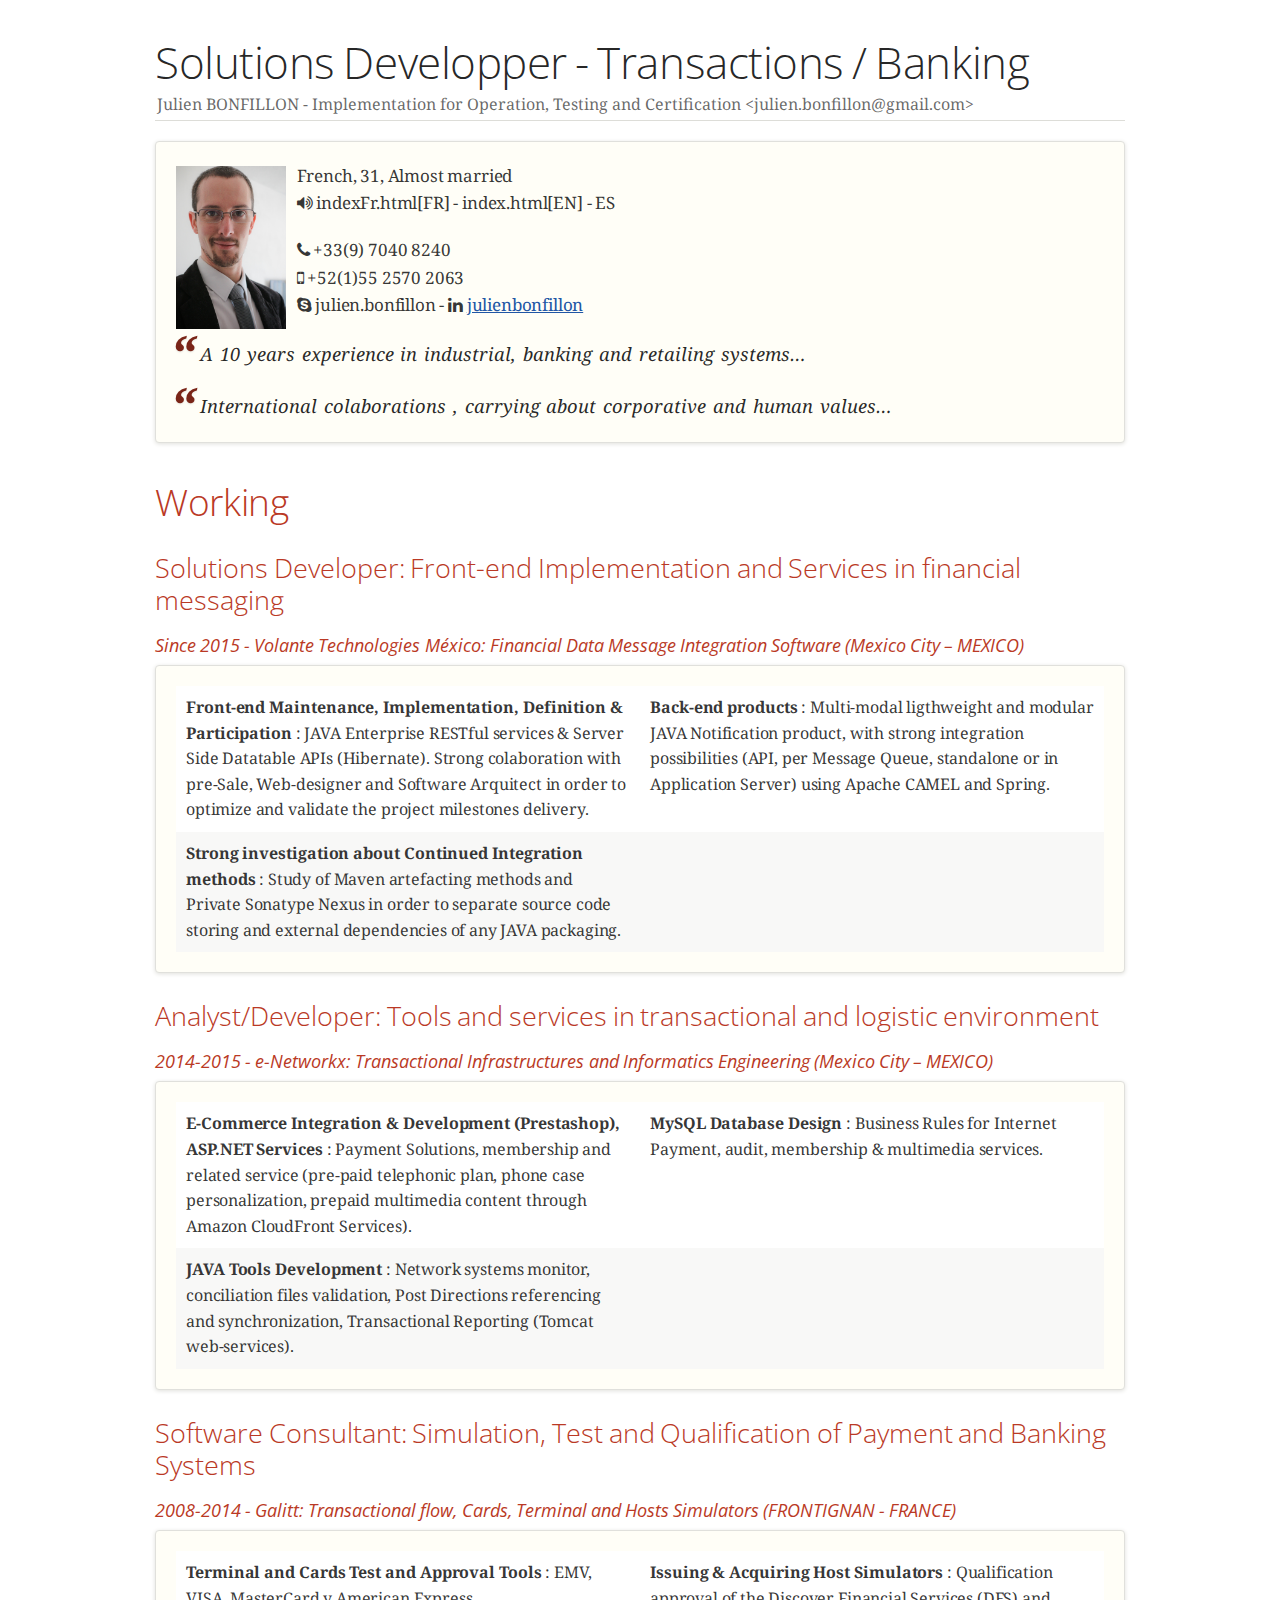
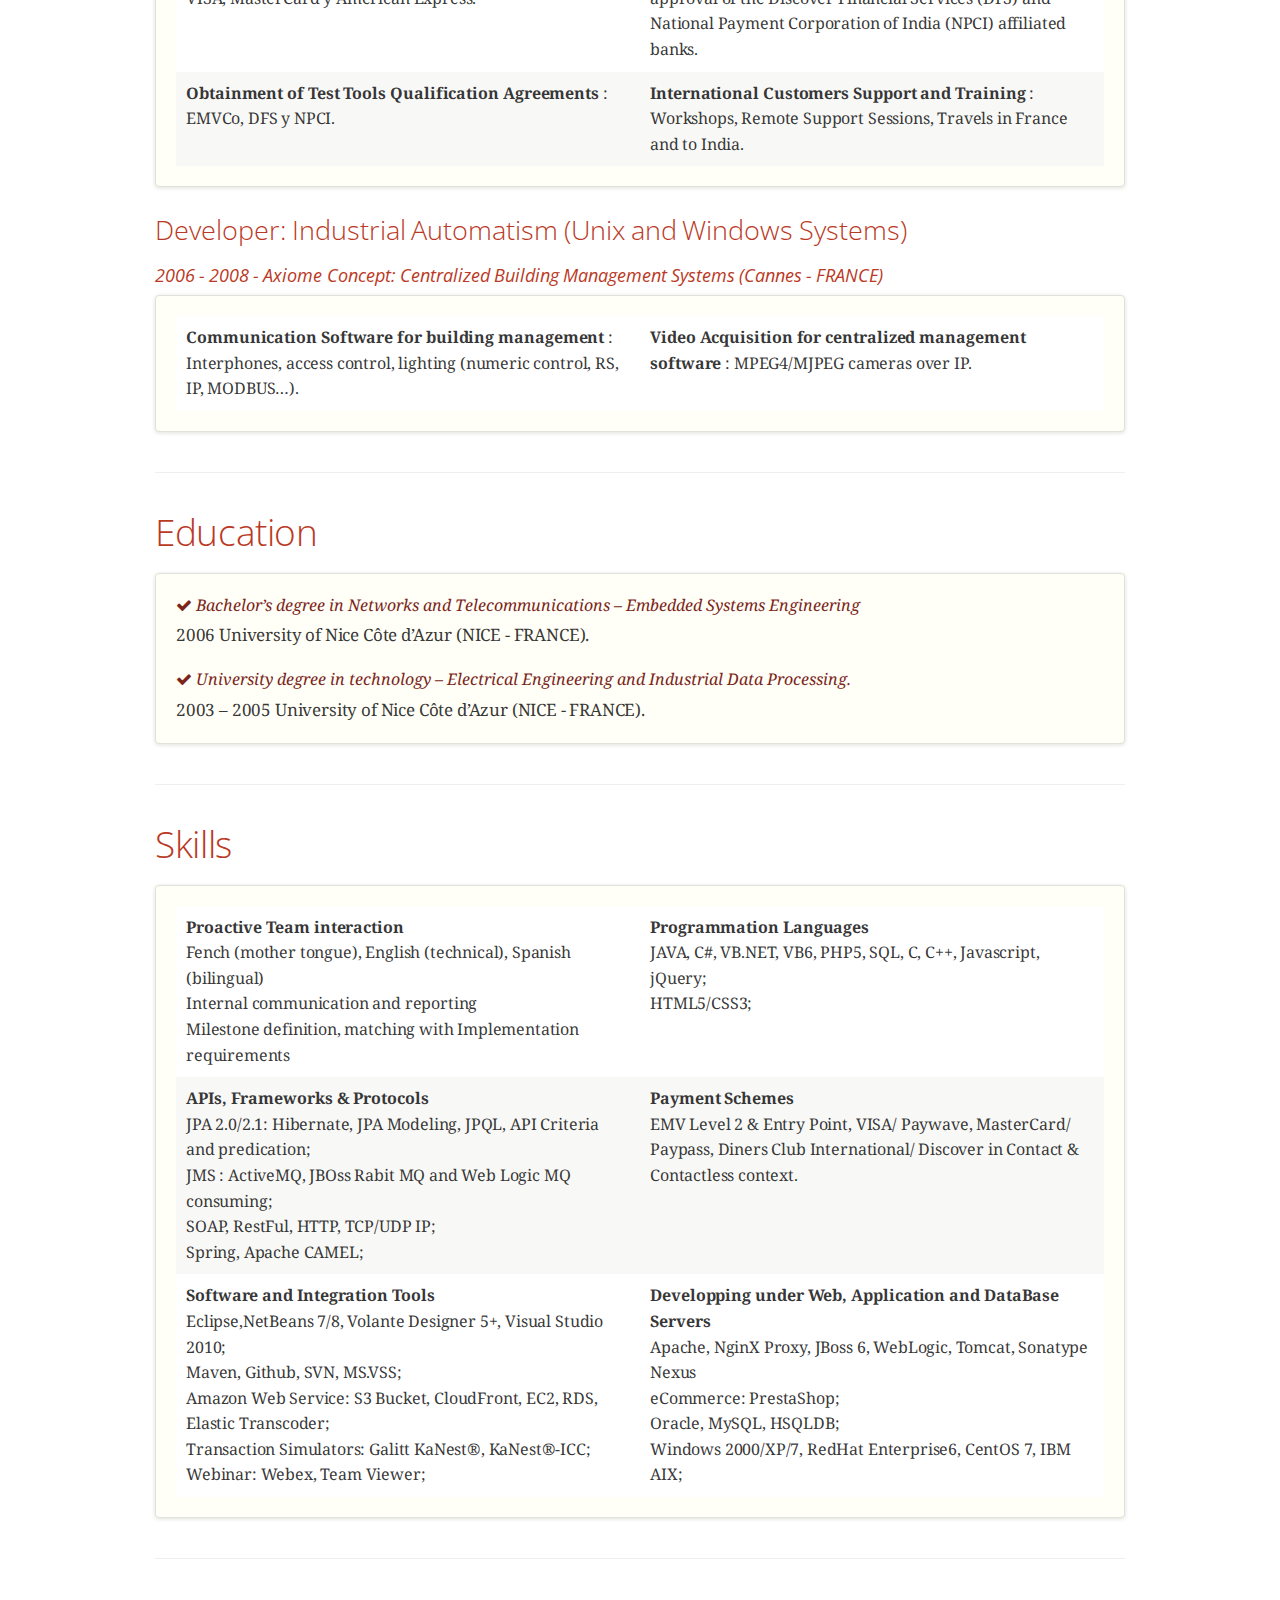
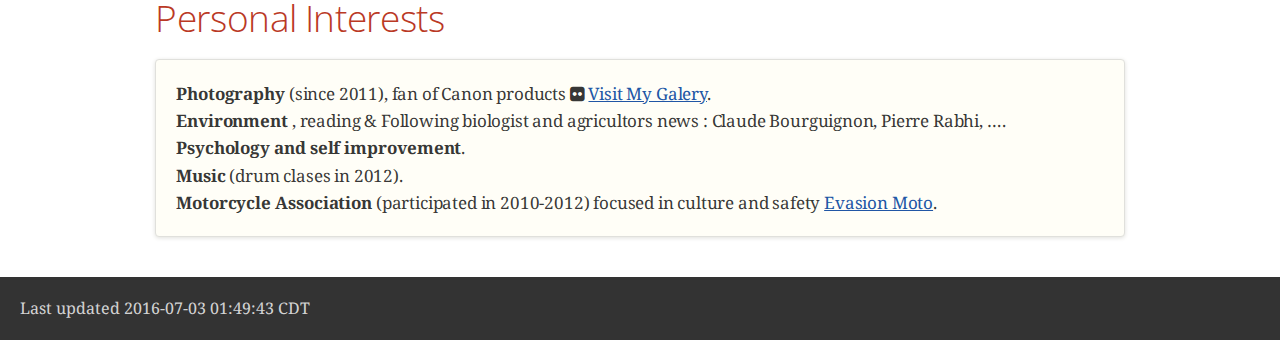
==== index.html @ a9fb022f "**" ====
<!DOCTYPE html>
<html lang="en">
<head>
<meta charset="UTF-8">
<!--[if IE]><meta http-equiv="X-UA-Compatible" content="IE=edge"><![endif]-->
<meta name="viewport" content="width=device-width, initial-scale=1.0">
<meta name="generator" content="Asciidoctor 1.5.4">
<meta name="author" content="Julien BONFILLON - Implementation for Operation, Testing and Certification &lt;julien.bonfillon@gmail.com&gt;">
<title>Solutions Developper - Transactions / Banking</title>
<link rel="stylesheet" href="https://fonts.googleapis.com/css?family=Open+Sans:300,300italic,400,400italic,600,600italic%7CNoto+Serif:400,400italic,700,700italic%7CDroid+Sans+Mono:400,700">
<style>
/* Asciidoctor default stylesheet | MIT License | http://asciidoctor.org */
/* Remove comment around @import statement below when using as a custom stylesheet */
/*@import "https://fonts.googleapis.com/css?family=Open+Sans:300,300italic,400,400italic,600,600italic%7CNoto+Serif:400,400italic,700,700italic%7CDroid+Sans+Mono:400,700";*/
article,aside,details,figcaption,figure,footer,header,hgroup,main,nav,section,summary{display:block}
audio,canvas,video{display:inline-block}
audio:not([controls]){display:none;height:0}
[hidden],template{display:none}
script{display:none!important}
html{font-family:sans-serif;-ms-text-size-adjust:100%;-webkit-text-size-adjust:100%}
body{margin:0}
a{background:transparent}
a:focus{outline:thin dotted}
a:active,a:hover{outline:0}
h1{font-size:2em;margin:.67em 0}
abbr[title]{border-bottom:1px dotted}
b,strong{font-weight:bold}
dfn{font-style:italic}
hr{-moz-box-sizing:content-box;box-sizing:content-box;height:0}
mark{background:#ff0;color:#000}
code,kbd,pre,samp{font-family:monospace;font-size:1em}
pre{white-space:pre-wrap}
q{quotes:"\201C" "\201D" "\2018" "\2019"}
small{font-size:80%}
sub,sup{font-size:75%;line-height:0;position:relative;vertical-align:baseline}
sup{top:-.5em}
sub{bottom:-.25em}
img{border:0}
svg:not(:root){overflow:hidden}
figure{margin:0}
fieldset{border:1px solid silver;margin:0 2px;padding:.35em .625em .75em}
legend{border:0;padding:0}
button,input,select,textarea{font-family:inherit;font-size:100%;margin:0}
button,input{line-height:normal}
button,select{text-transform:none}
button,html input[type="button"],input[type="reset"],input[type="submit"]{-webkit-appearance:button;cursor:pointer}
button[disabled],html input[disabled]{cursor:default}
input[type="checkbox"],input[type="radio"]{box-sizing:border-box;padding:0}
input[type="search"]{-webkit-appearance:textfield;-moz-box-sizing:content-box;-webkit-box-sizing:content-box;box-sizing:content-box}
input[type="search"]::-webkit-search-cancel-button,input[type="search"]::-webkit-search-decoration{-webkit-appearance:none}
button::-moz-focus-inner,input::-moz-focus-inner{border:0;padding:0}
textarea{overflow:auto;vertical-align:top}
table{border-collapse:collapse;border-spacing:0}
*,*:before,*:after{-moz-box-sizing:border-box;-webkit-box-sizing:border-box;box-sizing:border-box}
html,body{font-size:100%}
body{background:#fff;color:rgba(0,0,0,.8);padding:0;margin:0;font-family:"Noto Serif","DejaVu Serif",serif;font-weight:400;font-style:normal;line-height:1;position:relative;cursor:auto}
a:hover{cursor:pointer}
img,object,embed{max-width:100%;height:auto}
object,embed{height:100%}
img{-ms-interpolation-mode:bicubic}
.left{float:left!important}
.right{float:right!important}
.text-left{text-align:left!important}
.text-right{text-align:right!important}
.text-center{text-align:center!important}
.text-justify{text-align:justify!important}
.hide{display:none}
body{-webkit-font-smoothing:antialiased}
img,object,svg{display:inline-block;vertical-align:middle}
textarea{height:auto;min-height:50px}
select{width:100%}
.center{margin-left:auto;margin-right:auto}
.spread{width:100%}
p.lead,.paragraph.lead>p,#preamble>.sectionbody>.paragraph:first-of-type p{font-size:1.21875em;line-height:1.6}
.subheader,.admonitionblock td.content>.title,.audioblock>.title,.exampleblock>.title,.imageblock>.title,.listingblock>.title,.literalblock>.title,.stemblock>.title,.openblock>.title,.paragraph>.title,.quoteblock>.title,table.tableblock>.title,.verseblock>.title,.videoblock>.title,.dlist>.title,.olist>.title,.ulist>.title,.qlist>.title,.hdlist>.title{line-height:1.45;color:#7a2518;font-weight:400;margin-top:0;margin-bottom:.25em}
div,dl,dt,dd,ul,ol,li,h1,h2,h3,#toctitle,.sidebarblock>.content>.title,h4,h5,h6,pre,form,p,blockquote,th,td{margin:0;padding:0;direction:ltr}
a{color:#2156a5;text-decoration:underline;line-height:inherit}
a:hover,a:focus{color:#1d4b8f}
a img{border:none}
p{font-family:inherit;font-weight:400;font-size:1em;line-height:1.6;margin-bottom:1.25em;text-rendering:optimizeLegibility}
p aside{font-size:.875em;line-height:1.35;font-style:italic}
h1,h2,h3,#toctitle,.sidebarblock>.content>.title,h4,h5,h6{font-family:"Open Sans","DejaVu Sans",sans-serif;font-weight:300;font-style:normal;color:#ba3925;text-rendering:optimizeLegibility;margin-top:1em;margin-bottom:.5em;line-height:1.0125em}
h1 small,h2 small,h3 small,#toctitle small,.sidebarblock>.content>.title small,h4 small,h5 small,h6 small{font-size:60%;color:#e99b8f;line-height:0}
h1{font-size:2.125em}
h2{font-size:1.6875em}
h3,#toctitle,.sidebarblock>.content>.title{font-size:1.375em}
h4,h5{font-size:1.125em}
h6{font-size:1em}
hr{border:solid #ddddd8;border-width:1px 0 0;clear:both;margin:1.25em 0 1.1875em;height:0}
em,i{font-style:italic;line-height:inherit}
strong,b{font-weight:bold;line-height:inherit}
small{font-size:60%;line-height:inherit}
code{font-family:"Droid Sans Mono","DejaVu Sans Mono",monospace;font-weight:400;color:rgba(0,0,0,.9)}
ul,ol,dl{font-size:1em;line-height:1.6;margin-bottom:1.25em;list-style-position:outside;font-family:inherit}
ul,ol,ul.no-bullet,ol.no-bullet{margin-left:1.5em}
ul li ul,ul li ol{margin-left:1.25em;margin-bottom:0;font-size:1em}
ul.square li ul,ul.circle li ul,ul.disc li ul{list-style:inherit}
ul.square{list-style-type:square}
ul.circle{list-style-type:circle}
ul.disc{list-style-type:disc}
ul.no-bullet{list-style:none}
ol li ul,ol li ol{margin-left:1.25em;margin-bottom:0}
dl dt{margin-bottom:.3125em;font-weight:bold}
dl dd{margin-bottom:1.25em}
abbr,acronym{text-transform:uppercase;font-size:90%;color:rgba(0,0,0,.8);border-bottom:1px dotted #ddd;cursor:help}
abbr{text-transform:none}
blockquote{margin:0 0 1.25em;padding:.5625em 1.25em 0 1.1875em;border-left:1px solid #ddd}
blockquote cite{display:block;font-size:.9375em;color:rgba(0,0,0,.6)}
blockquote cite:before{content:"\2014 \0020"}
blockquote cite a,blockquote cite a:visited{color:rgba(0,0,0,.6)}
blockquote,blockquote p{line-height:1.6;color:rgba(0,0,0,.85)}
@media only screen and (min-width:768px){h1,h2,h3,#toctitle,.sidebarblock>.content>.title,h4,h5,h6{line-height:1.2}
h1{font-size:2.75em}
h2{font-size:2.3125em}
h3,#toctitle,.sidebarblock>.content>.title{font-size:1.6875em}
h4{font-size:1.4375em}}
table{background:#fff;margin-bottom:1.25em;border:solid 1px #dedede}
table thead,table tfoot{background:#f7f8f7;font-weight:bold}
table thead tr th,table thead tr td,table tfoot tr th,table tfoot tr td{padding:.5em .625em .625em;font-size:inherit;color:rgba(0,0,0,.8);text-align:left}
table tr th,table tr td{padding:.5625em .625em;font-size:inherit;color:rgba(0,0,0,.8)}
table tr.even,table tr.alt,table tr:nth-of-type(even){background:#f8f8f7}
table thead tr th,table tfoot tr th,table tbody tr td,table tr td,table tfoot tr td{display:table-cell;line-height:1.6}
body{tab-size:4}
h1,h2,h3,#toctitle,.sidebarblock>.content>.title,h4,h5,h6{line-height:1.2;word-spacing:-.05em}
h1 strong,h2 strong,h3 strong,#toctitle strong,.sidebarblock>.content>.title strong,h4 strong,h5 strong,h6 strong{font-weight:400}
.clearfix:before,.clearfix:after,.float-group:before,.float-group:after{content:" ";display:table}
.clearfix:after,.float-group:after{clear:both}
*:not(pre)>code{font-size:.9375em;font-style:normal!important;letter-spacing:0;padding:.1em .5ex;word-spacing:-.15em;background-color:#f7f7f8;-webkit-border-radius:4px;border-radius:4px;line-height:1.45;text-rendering:optimizeSpeed}
pre,pre>code{line-height:1.45;color:rgba(0,0,0,.9);font-family:"Droid Sans Mono","DejaVu Sans Mono",monospace;font-weight:400;text-rendering:optimizeSpeed}
.keyseq{color:rgba(51,51,51,.8)}
kbd{font-family:"Droid Sans Mono","DejaVu Sans Mono",monospace;display:inline-block;color:rgba(0,0,0,.8);font-size:.65em;line-height:1.45;background-color:#f7f7f7;border:1px solid #ccc;-webkit-border-radius:3px;border-radius:3px;-webkit-box-shadow:0 1px 0 rgba(0,0,0,.2),0 0 0 .1em white inset;box-shadow:0 1px 0 rgba(0,0,0,.2),0 0 0 .1em #fff inset;margin:0 .15em;padding:.2em .5em;vertical-align:middle;position:relative;top:-.1em;white-space:nowrap}
.keyseq kbd:first-child{margin-left:0}
.keyseq kbd:last-child{margin-right:0}
.menuseq,.menu{color:rgba(0,0,0,.8)}
b.button:before,b.button:after{position:relative;top:-1px;font-weight:400}
b.button:before{content:"[";padding:0 3px 0 2px}
b.button:after{content:"]";padding:0 2px 0 3px}
p a>code:hover{color:rgba(0,0,0,.9)}
#header,#content,#footnotes,#footer{width:100%;margin-left:auto;margin-right:auto;margin-top:0;margin-bottom:0;max-width:62.5em;*zoom:1;position:relative;padding-left:.9375em;padding-right:.9375em}
#header:before,#header:after,#content:before,#content:after,#footnotes:before,#footnotes:after,#footer:before,#footer:after{content:" ";display:table}
#header:after,#content:after,#footnotes:after,#footer:after{clear:both}
#content{margin-top:1.25em}
#content:before{content:none}
#header>h1:first-child{color:rgba(0,0,0,.85);margin-top:2.25rem;margin-bottom:0}
#header>h1:first-child+#toc{margin-top:8px;border-top:1px solid #ddddd8}
#header>h1:only-child,body.toc2 #header>h1:nth-last-child(2){border-bottom:1px solid #ddddd8;padding-bottom:8px}
#header .details{border-bottom:1px solid #ddddd8;line-height:1.45;padding-top:.25em;padding-bottom:.25em;padding-left:.25em;color:rgba(0,0,0,.6);display:-ms-flexbox;display:-webkit-flex;display:flex;-ms-flex-flow:row wrap;-webkit-flex-flow:row wrap;flex-flow:row wrap}
#header .details span:first-child{margin-left:-.125em}
#header .details span.email a{color:rgba(0,0,0,.85)}
#header .details br{display:none}
#header .details br+span:before{content:"\00a0\2013\00a0"}
#header .details br+span.author:before{content:"\00a0\22c5\00a0";color:rgba(0,0,0,.85)}
#header .details br+span#revremark:before{content:"\00a0|\00a0"}
#header #revnumber{text-transform:capitalize}
#header #revnumber:after{content:"\00a0"}
#content>h1:first-child:not([class]){color:rgba(0,0,0,.85);border-bottom:1px solid #ddddd8;padding-bottom:8px;margin-top:0;padding-top:1rem;margin-bottom:1.25rem}
#toc{border-bottom:1px solid #efefed;padding-bottom:.5em}
#toc>ul{margin-left:.125em}
#toc ul.sectlevel0>li>a{font-style:italic}
#toc ul.sectlevel0 ul.sectlevel1{margin:.5em 0}
#toc ul{font-family:"Open Sans","DejaVu Sans",sans-serif;list-style-type:none}
#toc li{line-height:1.3334;margin-top:.3334em}
#toc a{text-decoration:none}
#toc a:active{text-decoration:underline}
#toctitle{color:#7a2518;font-size:1.2em}
@media only screen and (min-width:768px){#toctitle{font-size:1.375em}
body.toc2{padding-left:15em;padding-right:0}
#toc.toc2{margin-top:0!important;background-color:#f8f8f7;position:fixed;width:15em;left:0;top:0;border-right:1px solid #efefed;border-top-width:0!important;border-bottom-width:0!important;z-index:1000;padding:1.25em 1em;height:100%;overflow:auto}
#toc.toc2 #toctitle{margin-top:0;margin-bottom:.8rem;font-size:1.2em}
#toc.toc2>ul{font-size:.9em;margin-bottom:0}
#toc.toc2 ul ul{margin-left:0;padding-left:1em}
#toc.toc2 ul.sectlevel0 ul.sectlevel1{padding-left:0;margin-top:.5em;margin-bottom:.5em}
body.toc2.toc-right{padding-left:0;padding-right:15em}
body.toc2.toc-right #toc.toc2{border-right-width:0;border-left:1px solid #efefed;left:auto;right:0}}
@media only screen and (min-width:1280px){body.toc2{padding-left:20em;padding-right:0}
#toc.toc2{width:20em}
#toc.toc2 #toctitle{font-size:1.375em}
#toc.toc2>ul{font-size:.95em}
#toc.toc2 ul ul{padding-left:1.25em}
body.toc2.toc-right{padding-left:0;padding-right:20em}}
#content #toc{border-style:solid;border-width:1px;border-color:#e0e0dc;margin-bottom:1.25em;padding:1.25em;background:#f8f8f7;-webkit-border-radius:4px;border-radius:4px}
#content #toc>:first-child{margin-top:0}
#content #toc>:last-child{margin-bottom:0}
#footer{max-width:100%;background-color:rgba(0,0,0,.8);padding:1.25em}
#footer-text{color:rgba(255,255,255,.8);line-height:1.44}
.sect1{padding-bottom:.625em}
@media only screen and (min-width:768px){.sect1{padding-bottom:1.25em}}
.sect1+.sect1{border-top:1px solid #efefed}
#content h1>a.anchor,h2>a.anchor,h3>a.anchor,#toctitle>a.anchor,.sidebarblock>.content>.title>a.anchor,h4>a.anchor,h5>a.anchor,h6>a.anchor{position:absolute;z-index:1001;width:1.5ex;margin-left:-1.5ex;display:block;text-decoration:none!important;visibility:hidden;text-align:center;font-weight:400}
#content h1>a.anchor:before,h2>a.anchor:before,h3>a.anchor:before,#toctitle>a.anchor:before,.sidebarblock>.content>.title>a.anchor:before,h4>a.anchor:before,h5>a.anchor:before,h6>a.anchor:before{content:"\00A7";font-size:.85em;display:block;padding-top:.1em}
#content h1:hover>a.anchor,#content h1>a.anchor:hover,h2:hover>a.anchor,h2>a.anchor:hover,h3:hover>a.anchor,#toctitle:hover>a.anchor,.sidebarblock>.content>.title:hover>a.anchor,h3>a.anchor:hover,#toctitle>a.anchor:hover,.sidebarblock>.content>.title>a.anchor:hover,h4:hover>a.anchor,h4>a.anchor:hover,h5:hover>a.anchor,h5>a.anchor:hover,h6:hover>a.anchor,h6>a.anchor:hover{visibility:visible}
#content h1>a.link,h2>a.link,h3>a.link,#toctitle>a.link,.sidebarblock>.content>.title>a.link,h4>a.link,h5>a.link,h6>a.link{color:#ba3925;text-decoration:none}
#content h1>a.link:hover,h2>a.link:hover,h3>a.link:hover,#toctitle>a.link:hover,.sidebarblock>.content>.title>a.link:hover,h4>a.link:hover,h5>a.link:hover,h6>a.link:hover{color:#a53221}
.audioblock,.imageblock,.literalblock,.listingblock,.stemblock,.videoblock{margin-bottom:1.25em}
.admonitionblock td.content>.title,.audioblock>.title,.exampleblock>.title,.imageblock>.title,.listingblock>.title,.literalblock>.title,.stemblock>.title,.openblock>.title,.paragraph>.title,.quoteblock>.title,table.tableblock>.title,.verseblock>.title,.videoblock>.title,.dlist>.title,.olist>.title,.ulist>.title,.qlist>.title,.hdlist>.title{text-rendering:optimizeLegibility;text-align:left;font-family:"Noto Serif","DejaVu Serif",serif;font-size:1rem;font-style:italic}
table.tableblock>caption.title{white-space:nowrap;overflow:visible;max-width:0}
.paragraph.lead>p,#preamble>.sectionbody>.paragraph:first-of-type p{color:rgba(0,0,0,.85)}
table.tableblock #preamble>.sectionbody>.paragraph:first-of-type p{font-size:inherit}
.admonitionblock>table{border-collapse:separate;border:0;background:none;width:100%}
.admonitionblock>table td.icon{text-align:center;width:80px}
.admonitionblock>table td.icon img{max-width:none}
.admonitionblock>table td.icon .title{font-weight:bold;font-family:"Open Sans","DejaVu Sans",sans-serif;text-transform:uppercase}
.admonitionblock>table td.content{padding-left:1.125em;padding-right:1.25em;border-left:1px solid #ddddd8;color:rgba(0,0,0,.6)}
.admonitionblock>table td.content>:last-child>:last-child{margin-bottom:0}
.exampleblock>.content{border-style:solid;border-width:1px;border-color:#e6e6e6;margin-bottom:1.25em;padding:1.25em;background:#fff;-webkit-border-radius:4px;border-radius:4px}
.exampleblock>.content>:first-child{margin-top:0}
.exampleblock>.content>:last-child{margin-bottom:0}
.sidebarblock{border-style:solid;border-width:1px;border-color:#e0e0dc;margin-bottom:1.25em;padding:1.25em;background:#f8f8f7;-webkit-border-radius:4px;border-radius:4px}
.sidebarblock>:first-child{margin-top:0}
.sidebarblock>:last-child{margin-bottom:0}
.sidebarblock>.content>.title{color:#7a2518;margin-top:0;text-align:center}
.exampleblock>.content>:last-child>:last-child,.exampleblock>.content .olist>ol>li:last-child>:last-child,.exampleblock>.content .ulist>ul>li:last-child>:last-child,.exampleblock>.content .qlist>ol>li:last-child>:last-child,.sidebarblock>.content>:last-child>:last-child,.sidebarblock>.content .olist>ol>li:last-child>:last-child,.sidebarblock>.content .ulist>ul>li:last-child>:last-child,.sidebarblock>.content .qlist>ol>li:last-child>:last-child{margin-bottom:0}
.literalblock pre,.listingblock pre:not(.highlight),.listingblock pre[class="highlight"],.listingblock pre[class^="highlight "],.listingblock pre.CodeRay,.listingblock pre.prettyprint{background:#f7f7f8}
.sidebarblock .literalblock pre,.sidebarblock .listingblock pre:not(.highlight),.sidebarblock .listingblock pre[class="highlight"],.sidebarblock .listingblock pre[class^="highlight "],.sidebarblock .listingblock pre.CodeRay,.sidebarblock .listingblock pre.prettyprint{background:#f2f1f1}
.literalblock pre,.literalblock pre[class],.listingblock pre,.listingblock pre[class]{-webkit-border-radius:4px;border-radius:4px;word-wrap:break-word;padding:1em;font-size:.8125em}
.literalblock pre.nowrap,.literalblock pre[class].nowrap,.listingblock pre.nowrap,.listingblock pre[class].nowrap{overflow-x:auto;white-space:pre;word-wrap:normal}
@media only screen and (min-width:768px){.literalblock pre,.literalblock pre[class],.listingblock pre,.listingblock pre[class]{font-size:.90625em}}
@media only screen and (min-width:1280px){.literalblock pre,.literalblock pre[class],.listingblock pre,.listingblock pre[class]{font-size:1em}}
.literalblock.output pre{color:#f7f7f8;background-color:rgba(0,0,0,.9)}
.listingblock pre.highlightjs{padding:0}
.listingblock pre.highlightjs>code{padding:1em;-webkit-border-radius:4px;border-radius:4px}
.listingblock pre.prettyprint{border-width:0}
.listingblock>.content{position:relative}
.listingblock code[data-lang]:before{display:none;content:attr(data-lang);position:absolute;font-size:.75em;top:.425rem;right:.5rem;line-height:1;text-transform:uppercase;color:#999}
.listingblock:hover code[data-lang]:before{display:block}
.listingblock.terminal pre .command:before{content:attr(data-prompt);padding-right:.5em;color:#999}
.listingblock.terminal pre .command:not([data-prompt]):before{content:"$"}
table.pyhltable{border-collapse:separate;border:0;margin-bottom:0;background:none}
table.pyhltable td{vertical-align:top;padding-top:0;padding-bottom:0;line-height:1.45}
table.pyhltable td.code{padding-left:.75em;padding-right:0}
pre.pygments .lineno,table.pyhltable td:not(.code){color:#999;padding-left:0;padding-right:.5em;border-right:1px solid #ddddd8}
pre.pygments .lineno{display:inline-block;margin-right:.25em}
table.pyhltable .linenodiv{background:none!important;padding-right:0!important}
.quoteblock{margin:0 1em 1.25em 1.5em;display:table}
.quoteblock>.title{margin-left:-1.5em;margin-bottom:.75em}
.quoteblock blockquote,.quoteblock blockquote p{color:rgba(0,0,0,.85);font-size:1.15rem;line-height:1.75;word-spacing:.1em;letter-spacing:0;font-style:italic;text-align:justify}
.quoteblock blockquote{margin:0;padding:0;border:0}
.quoteblock blockquote:before{content:"\201c";float:left;font-size:2.75em;font-weight:bold;line-height:.6em;margin-left:-.6em;color:#7a2518;text-shadow:0 1px 2px rgba(0,0,0,.1)}
.quoteblock blockquote>.paragraph:last-child p{margin-bottom:0}
.quoteblock .attribution{margin-top:.5em;margin-right:.5ex;text-align:right}
.quoteblock .quoteblock{margin-left:0;margin-right:0;padding:.5em 0;border-left:3px solid rgba(0,0,0,.6)}
.quoteblock .quoteblock blockquote{padding:0 0 0 .75em}
.quoteblock .quoteblock blockquote:before{display:none}
.verseblock{margin:0 1em 1.25em 1em}
.verseblock pre{font-family:"Open Sans","DejaVu Sans",sans;font-size:1.15rem;color:rgba(0,0,0,.85);font-weight:300;text-rendering:optimizeLegibility}
.verseblock pre strong{font-weight:400}
.verseblock .attribution{margin-top:1.25rem;margin-left:.5ex}
.quoteblock .attribution,.verseblock .attribution{font-size:.9375em;line-height:1.45;font-style:italic}
.quoteblock .attribution br,.verseblock .attribution br{display:none}
.quoteblock .attribution cite,.verseblock .attribution cite{display:block;letter-spacing:-.025em;color:rgba(0,0,0,.6)}
.quoteblock.abstract{margin:0 0 1.25em 0;display:block}
.quoteblock.abstract blockquote,.quoteblock.abstract blockquote p{text-align:left;word-spacing:0}
.quoteblock.abstract blockquote:before,.quoteblock.abstract blockquote p:first-of-type:before{display:none}
table.tableblock{max-width:100%;border-collapse:separate}
table.tableblock td>.paragraph:last-child p>p:last-child,table.tableblock th>p:last-child,table.tableblock td>p:last-child{margin-bottom:0}
table.tableblock,th.tableblock,td.tableblock{border:0 solid #dedede}
table.grid-all th.tableblock,table.grid-all td.tableblock{border-width:0 1px 1px 0}
table.grid-all tfoot>tr>th.tableblock,table.grid-all tfoot>tr>td.tableblock{border-width:1px 1px 0 0}
table.grid-cols th.tableblock,table.grid-cols td.tableblock{border-width:0 1px 0 0}
table.grid-all *>tr>.tableblock:last-child,table.grid-cols *>tr>.tableblock:last-child{border-right-width:0}
table.grid-rows th.tableblock,table.grid-rows td.tableblock{border-width:0 0 1px 0}
table.grid-all tbody>tr:last-child>th.tableblock,table.grid-all tbody>tr:last-child>td.tableblock,table.grid-all thead:last-child>tr>th.tableblock,table.grid-rows tbody>tr:last-child>th.tableblock,table.grid-rows tbody>tr:last-child>td.tableblock,table.grid-rows thead:last-child>tr>th.tableblock{border-bottom-width:0}
table.grid-rows tfoot>tr>th.tableblock,table.grid-rows tfoot>tr>td.tableblock{border-width:1px 0 0 0}
table.frame-all{border-width:1px}
table.frame-sides{border-width:0 1px}
table.frame-topbot{border-width:1px 0}
th.halign-left,td.halign-left{text-align:left}
th.halign-right,td.halign-right{text-align:right}
th.halign-center,td.halign-center{text-align:center}
th.valign-top,td.valign-top{vertical-align:top}
th.valign-bottom,td.valign-bottom{vertical-align:bottom}
th.valign-middle,td.valign-middle{vertical-align:middle}
table thead th,table tfoot th{font-weight:bold}
tbody tr th{display:table-cell;line-height:1.6;background:#f7f8f7}
tbody tr th,tbody tr th p,tfoot tr th,tfoot tr th p{color:rgba(0,0,0,.8);font-weight:bold}
p.tableblock>code:only-child{background:none;padding:0}
p.tableblock{font-size:1em}
td>div.verse{white-space:pre}
ol{margin-left:1.75em}
ul li ol{margin-left:1.5em}
dl dd{margin-left:1.125em}
dl dd:last-child,dl dd:last-child>:last-child{margin-bottom:0}
ol>li p,ul>li p,ul dd,ol dd,.olist .olist,.ulist .ulist,.ulist .olist,.olist .ulist{margin-bottom:.625em}
ul.unstyled,ol.unnumbered,ul.checklist,ul.none{list-style-type:none}
ul.unstyled,ol.unnumbered,ul.checklist{margin-left:.625em}
ul.checklist li>p:first-child>.fa-square-o:first-child,ul.checklist li>p:first-child>.fa-check-square-o:first-child{width:1em;font-size:.85em}
ul.checklist li>p:first-child>input[type="checkbox"]:first-child{width:1em;position:relative;top:1px}
ul.inline{margin:0 auto .625em auto;margin-left:-1.375em;margin-right:0;padding:0;list-style:none;overflow:hidden}
ul.inline>li{list-style:none;float:left;margin-left:1.375em;display:block}
ul.inline>li>*{display:block}
.unstyled dl dt{font-weight:400;font-style:normal}
ol.arabic{list-style-type:decimal}
ol.decimal{list-style-type:decimal-leading-zero}
ol.loweralpha{list-style-type:lower-alpha}
ol.upperalpha{list-style-type:upper-alpha}
ol.lowerroman{list-style-type:lower-roman}
ol.upperroman{list-style-type:upper-roman}
ol.lowergreek{list-style-type:lower-greek}
.hdlist>table,.colist>table{border:0;background:none}
.hdlist>table>tbody>tr,.colist>table>tbody>tr{background:none}
td.hdlist1,td.hdlist2{vertical-align:top;padding:0 .625em}
td.hdlist1{font-weight:bold;padding-bottom:1.25em}
.literalblock+.colist,.listingblock+.colist{margin-top:-.5em}
.colist>table tr>td:first-of-type{padding:0 .75em;line-height:1}
.colist>table tr>td:last-of-type{padding:.25em 0}
.thumb,.th{line-height:0;display:inline-block;border:solid 4px #fff;-webkit-box-shadow:0 0 0 1px #ddd;box-shadow:0 0 0 1px #ddd}
.imageblock.left,.imageblock[style*="float: left"]{margin:.25em .625em 1.25em 0}
.imageblock.right,.imageblock[style*="float: right"]{margin:.25em 0 1.25em .625em}
.imageblock>.title{margin-bottom:0}
.imageblock.thumb,.imageblock.th{border-width:6px}
.imageblock.thumb>.title,.imageblock.th>.title{padding:0 .125em}
.image.left,.image.right{margin-top:.25em;margin-bottom:.25em;display:inline-block;line-height:0}
.image.left{margin-right:.625em}
.image.right{margin-left:.625em}
a.image{text-decoration:none;display:inline-block}
a.image object{pointer-events:none}
sup.footnote,sup.footnoteref{font-size:.875em;position:static;vertical-align:super}
sup.footnote a,sup.footnoteref a{text-decoration:none}
sup.footnote a:active,sup.footnoteref a:active{text-decoration:underline}
#footnotes{padding-top:.75em;padding-bottom:.75em;margin-bottom:.625em}
#footnotes hr{width:20%;min-width:6.25em;margin:-.25em 0 .75em 0;border-width:1px 0 0 0}
#footnotes .footnote{padding:0 .375em 0 .225em;line-height:1.3334;font-size:.875em;margin-left:1.2em;text-indent:-1.05em;margin-bottom:.2em}
#footnotes .footnote a:first-of-type{font-weight:bold;text-decoration:none}
#footnotes .footnote:last-of-type{margin-bottom:0}
#content #footnotes{margin-top:-.625em;margin-bottom:0;padding:.75em 0}
.gist .file-data>table{border:0;background:#fff;width:100%;margin-bottom:0}
.gist .file-data>table td.line-data{width:99%}
div.unbreakable{page-break-inside:avoid}
.big{font-size:larger}
.small{font-size:smaller}
.underline{text-decoration:underline}
.overline{text-decoration:overline}
.line-through{text-decoration:line-through}
.aqua{color:#00bfbf}
.aqua-background{background-color:#00fafa}
.black{color:#000}
.black-background{background-color:#000}
.blue{color:#0000bf}
.blue-background{background-color:#0000fa}
.fuchsia{color:#bf00bf}
.fuchsia-background{background-color:#fa00fa}
.gray{color:#606060}
.gray-background{background-color:#7d7d7d}
.green{color:#006000}
.green-background{background-color:#007d00}
.lime{color:#00bf00}
.lime-background{background-color:#00fa00}
.maroon{color:#600000}
.maroon-background{background-color:#7d0000}
.navy{color:#000060}
.navy-background{background-color:#00007d}
.olive{color:#606000}
.olive-background{background-color:#7d7d00}
.purple{color:#600060}
.purple-background{background-color:#7d007d}
.red{color:#bf0000}
.red-background{background-color:#fa0000}
.silver{color:#909090}
.silver-background{background-color:#bcbcbc}
.teal{color:#006060}
.teal-background{background-color:#007d7d}
.white{color:#bfbfbf}
.white-background{background-color:#fafafa}
.yellow{color:#bfbf00}
.yellow-background{background-color:#fafa00}
span.icon>.fa{cursor:default}
.admonitionblock td.icon [class^="fa icon-"]{font-size:2.5em;text-shadow:1px 1px 2px rgba(0,0,0,.5);cursor:default}
.admonitionblock td.icon .icon-note:before{content:"\f05a";color:#19407c}
.admonitionblock td.icon .icon-tip:before{content:"\f0eb";text-shadow:1px 1px 2px rgba(155,155,0,.8);color:#111}
.admonitionblock td.icon .icon-warning:before{content:"\f071";color:#bf6900}
.admonitionblock td.icon .icon-caution:before{content:"\f06d";color:#bf3400}
.admonitionblock td.icon .icon-important:before{content:"\f06a";color:#bf0000}
.conum[data-value]{display:inline-block;color:#fff!important;background-color:rgba(0,0,0,.8);-webkit-border-radius:100px;border-radius:100px;text-align:center;font-size:.75em;width:1.67em;height:1.67em;line-height:1.67em;font-family:"Open Sans","DejaVu Sans",sans-serif;font-style:normal;font-weight:bold}
.conum[data-value] *{color:#fff!important}
.conum[data-value]+b{display:none}
.conum[data-value]:after{content:attr(data-value)}
pre .conum[data-value]{position:relative;top:-.125em}
b.conum *{color:inherit!important}
.conum:not([data-value]):empty{display:none}
dt,th.tableblock,td.content,div.footnote{text-rendering:optimizeLegibility}
h1,h2,p,td.content,span.alt{letter-spacing:-.01em}
p strong,td.content strong,div.footnote strong{letter-spacing:-.005em}
p,blockquote,dt,td.content,span.alt{font-size:1.0625rem}
p{margin-bottom:1.25rem}
.sidebarblock p,.sidebarblock dt,.sidebarblock td.content,p.tableblock{font-size:1em}
.exampleblock>.content{background-color:#fffef7;border-color:#e0e0dc;-webkit-box-shadow:0 1px 4px #e0e0dc;box-shadow:0 1px 4px #e0e0dc}
.print-only{display:none!important}
@media print{@page{margin:1.25cm .75cm}
*{-webkit-box-shadow:none!important;box-shadow:none!important;text-shadow:none!important}
a{color:inherit!important;text-decoration:underline!important}
a.bare,a[href^="#"],a[href^="mailto:"]{text-decoration:none!important}
a[href^="http:"]:not(.bare):after,a[href^="https:"]:not(.bare):after{content:"(" attr(href) ")";display:inline-block;font-size:.875em;padding-left:.25em}
abbr[title]:after{content:" (" attr(title) ")"}
pre,blockquote,tr,img,object,svg{page-break-inside:avoid}
thead{display:table-header-group}
svg{max-width:100%}
p,blockquote,dt,td.content{font-size:1em;orphans:3;widows:3}
h2,h3,#toctitle,.sidebarblock>.content>.title{page-break-after:avoid}
#toc,.sidebarblock,.exampleblock>.content{background:none!important}
#toc{border-bottom:1px solid #ddddd8!important;padding-bottom:0!important}
.sect1{padding-bottom:0!important}
.sect1+.sect1{border:0!important}
#header>h1:first-child{margin-top:1.25rem}
body.book #header{text-align:center}
body.book #header>h1:first-child{border:0!important;margin:2.5em 0 1em 0}
body.book #header .details{border:0!important;display:block;padding:0!important}
body.book #header .details span:first-child{margin-left:0!important}
body.book #header .details br{display:block}
body.book #header .details br+span:before{content:none!important}
body.book #toc{border:0!important;text-align:left!important;padding:0!important;margin:0!important}
body.book #toc,body.book #preamble,body.book h1.sect0,body.book .sect1>h2{page-break-before:always}
.listingblock code[data-lang]:before{display:block}
#footer{background:none!important;padding:0 .9375em}
#footer-text{color:rgba(0,0,0,.6)!important;font-size:.9em}
.hide-on-print{display:none!important}
.print-only{display:block!important}
.hide-for-print{display:none!important}
.show-for-print{display:inherit!important}}
</style>
<link rel="stylesheet" href="https://cdnjs.cloudflare.com/ajax/libs/font-awesome/4.5.0/css/font-awesome.min.css">
</head>
<body class="article">
<div id="header">
<h1>Solutions Developper - Transactions / Banking</h1>
<div class="details">
<span id="author" class="author">Julien BONFILLON - Implementation for Operation, Testing and Certification &lt;julien.bonfillon@gmail.com&gt;</span><br>
</div>
</div>
<div id="content">
<div id="preamble">
<div class="sectionbody">
<div class="exampleblock">
<div class="content">
<div class="paragraph">
<p><span class="image left"><img src="img/profile.jpg" alt="Profile" width="110"></span>
French, 31, Almost married<br>
<span class="icon"><i class="fa fa-volume-up"></i></span> indexFr.html[FR] - index.html[EN] - ES</p>
</div>
<div class="paragraph">
<p><span class="icon"><i class="fa fa-phone"></i></span> +33(9) 7040 8240<br>
<span class="icon"><i class="fa fa-mobile"></i></span> +52(1)55 2570 2063<br>
<span class="icon"><i class="fa fa-skype"></i></span> julien.bonfillon - <span class="icon"><i class="fa fa-linkedin"></i></span> <a href="https://www.linkedin.com/in/julienbonfillon">julienbonfillon</a><br></p>
</div>
<div class="quoteblock">
<blockquote>
<div class="paragraph">
<p>A 10 years experience in industrial, banking and retailing systems&#8230;&#8203;<br></p>
</div>
</blockquote>
</div>
<div class="quoteblock">
<blockquote>
<div class="paragraph">
<p>International colaborations , carrying about corporative and human values&#8230;&#8203;</p>
</div>
</blockquote>
</div>
</div>
</div>
</div>
</div>
<div class="sect1">
<h2 id="_working">Working</h2>
<div class="sectionbody">
<div class="sect2">
<h3 id="_solutions_developer_front_end_implementation_and_services_in_financial_messaging">Solutions Developer: Front-end Implementation and Services in financial messaging</h3>
<div class="sect4">
<h5 id="__strong_em_since_2015_volante_technologies_méxico_financial_data_message_integration_software_mexico_city_mexico_em_strong"><strong><em>Since 2015 - Volante Technologies México: Financial Data Message Integration Software (Mexico City – MEXICO)</em></strong></h5>
<div class="exampleblock">
<div class="content">
<table class="tableblock frame-none grid-none spread">
<colgroup>
<col style="width: 50%;">
<col style="width: 50%;">
</colgroup>
<tbody>
<tr>
<td class="tableblock halign-left valign-top"><p class="tableblock"><strong>Front-end Maintenance, Implementation, Definition &amp; Participation</strong> : JAVA Enterprise RESTful services &amp; Server Side Datatable APIs  (Hibernate). Strong colaboration with pre-Sale, Web-designer and Software Arquitect in order to optimize and validate the project milestones delivery.</p></td>
<td class="tableblock halign-left valign-top"><p class="tableblock"><strong>Back-end products</strong> : Multi-modal ligthweight and modular JAVA Notification product, with strong integration possibilities (API, per Message Queue, standalone or in Application Server) using Apache CAMEL and Spring.</p></td>
</tr>
<tr>
<td class="tableblock halign-left valign-top"><p class="tableblock"><strong>Strong investigation about Continued Integration methods</strong> : Study of Maven artefacting methods and Private Sonatype Nexus in order to separate source code storing and external dependencies of any JAVA packaging.</p></td>
<td class="tableblock halign-left valign-top"></td>
</tr>
</tbody>
</table>
</div>
</div>
</div>
</div>
<div class="sect2">
<h3 id="_analyst_developer_tools_and_services_in_transactional_and_logistic_environment">Analyst/Developer: Tools and services in transactional and logistic environment</h3>
<div class="sect4">
<h5 id="__strong_em_2014_2015_e_networkx_transactional_infrastructures_and_informatics_engineering_mexico_city_mexico_em_strong"><strong><em>2014-2015 - e-Networkx: Transactional Infrastructures and Informatics Engineering (Mexico City – MEXICO)</em></strong></h5>
<div class="exampleblock">
<div class="content">
<table class="tableblock frame-none grid-none spread">
<colgroup>
<col style="width: 50%;">
<col style="width: 50%;">
</colgroup>
<tbody>
<tr>
<td class="tableblock halign-left valign-top"><p class="tableblock"><strong>E-Commerce Integration &amp; Development (Prestashop), ASP.NET Services</strong> : Payment Solutions, membership and related service (pre-paid telephonic plan, phone case personalization, prepaid multimedia content through Amazon CloudFront Services).</p></td>
<td class="tableblock halign-left valign-top"><p class="tableblock"><strong>MySQL Database Design</strong> : Business Rules for Internet Payment, audit, membership &amp; multimedia services.</p></td>
</tr>
<tr>
<td class="tableblock halign-left valign-top"><p class="tableblock"><strong>JAVA Tools Development</strong> : Network systems monitor, conciliation files validation, Post Directions referencing and synchronization, Transactional Reporting (Tomcat web-services).</p></td>
<td class="tableblock halign-left valign-top"></td>
</tr>
</tbody>
</table>
</div>
</div>
</div>
</div>
<div class="sect2">
<h3 id="_software_consultant_simulation_test_and_qualification_of_payment_and_banking_systems">Software Consultant: Simulation, Test and Qualification of Payment and Banking Systems</h3>
<div class="sect4">
<h5 id="__strong_em_2008_2014_galitt_transactional_flow_cards_terminal_and_hosts_simulators_frontignan_france_em_strong"><strong><em>2008-2014 - Galitt: Transactional flow, Cards, Terminal and Hosts Simulators (FRONTIGNAN - FRANCE)</em></strong></h5>
<div class="exampleblock">
<div class="content">
<table class="tableblock frame-none grid-none spread">
<colgroup>
<col style="width: 50%;">
<col style="width: 50%;">
</colgroup>
<tbody>
<tr>
<td class="tableblock halign-left valign-top"><p class="tableblock"><strong>Terminal and Cards Test and Approval Tools</strong> : EMV, VISA, MasterCard y American Express.</p></td>
<td class="tableblock halign-left valign-top"><p class="tableblock"><strong>Issuing &amp; Acquiring Host Simulators</strong> : Qualification approval of the Discover Financial Services (DFS) and National Payment Corporation of India (NPCI) affiliated banks.</p></td>
</tr>
<tr>
<td class="tableblock halign-left valign-top"><p class="tableblock"><strong>Obtainment of Test Tools Qualification Agreements</strong> : EMVCo, DFS y NPCI.</p></td>
<td class="tableblock halign-left valign-top"><p class="tableblock"><strong>International Customers Support and Training</strong> : Workshops, Remote Support Sessions, Travels in France and to India.</p></td>
</tr>
</tbody>
</table>
</div>
</div>
</div>
</div>
<div class="sect2">
<h3 id="_developer_industrial_automatism_unix_and_windows_systems">Developer: Industrial Automatism (Unix and Windows Systems)</h3>
<div class="sect4">
<h5 id="__strong_em_2006_2008_axiome_concept_centralized_building_management_systems_cannes_france_em_strong"><strong><em>2006 - 2008 - Axiome Concept: Centralized Building Management Systems (Cannes - FRANCE)</em></strong></h5>
<div class="exampleblock">
<div class="content">
<table class="tableblock frame-none grid-none spread">
<colgroup>
<col style="width: 50%;">
<col style="width: 50%;">
</colgroup>
<tbody>
<tr>
<td class="tableblock halign-left valign-top"><p class="tableblock"><strong>Communication Software for building management</strong> : Interphones, access control, lighting (numeric control, RS, IP, MODBUS&#8230;&#8203;).</p></td>
<td class="tableblock halign-left valign-top"><p class="tableblock"><strong>Video Acquisition for centralized management software</strong> : MPEG4/MJPEG cameras over IP.</p></td>
</tr>
</tbody>
</table>
</div>
</div>
</div>
</div>
</div>
</div>
<div class="sect1">
<h2 id="_education">Education</h2>
<div class="sectionbody">
<div class="exampleblock">
<div class="content">
<div class="paragraph">
<div class="title"><span class="icon"><i class="fa fa-check"></i></span> Bachelor’s degree in Networks and Telecommunications – Embedded Systems Engineering</div>
<p>2006 University of Nice Côte d’Azur (NICE - FRANCE).</p>
</div>
<div class="paragraph">
<div class="title"><span class="icon"><i class="fa fa-check"></i></span> University degree in technology – Electrical Engineering and Industrial Data Processing.</div>
<p>2003 – 2005	University of Nice Côte d’Azur (NICE - FRANCE).</p>
</div>
</div>
</div>
</div>
</div>
<div class="sect1">
<h2 id="_skills">Skills</h2>
<div class="sectionbody">
<div class="exampleblock">
<div class="content">
<table class="tableblock frame-none grid-none spread">
<colgroup>
<col style="width: 50%;">
<col style="width: 50%;">
</colgroup>
<tbody>
<tr>
<td class="tableblock halign-left valign-top"><p class="tableblock"><strong>Proactive Team interaction</strong><br>
Fench (mother tongue), English (technical), Spanish (bilingual)<br>
Internal communication and reporting<br>
Milestone definition, matching with Implementation requirements</p></td>
<td class="tableblock halign-left valign-top"><p class="tableblock"><strong>Programmation Languages</strong><br>
JAVA, C#, VB.NET, VB6, PHP5, SQL, C, C++, Javascript, jQuery;<br>
HTML5/CSS3;</p></td>
</tr>
<tr>
<td class="tableblock halign-left valign-top"><p class="tableblock"><strong>APIs, Frameworks &amp; Protocols</strong><br>
JPA 2.0/2.1: Hibernate, JPA Modeling, JPQL, API Criteria and predication;<br>
JMS : ActiveMQ, JBOss Rabit MQ and Web Logic MQ consuming;<br>
SOAP, RestFul, HTTP, TCP/UDP IP;<br>
Spring, Apache CAMEL;</p></td>
<td class="tableblock halign-left valign-top"><p class="tableblock"><strong>Payment Schemes</strong><br>
EMV Level 2 &amp; Entry Point, VISA/ Paywave, MasterCard/ Paypass, Diners Club International/ Discover in Contact &amp; Contactless context.</p></td>
</tr>
<tr>
<td class="tableblock halign-left valign-top"><p class="tableblock"><strong>Software and Integration Tools</strong><br>
Eclipse,NetBeans 7/8, Volante Designer 5+, Visual Studio 2010;<br>
Maven, Github, SVN, MS.VSS;<br>
Amazon Web Service: S3 Bucket, CloudFront, EC2, RDS, Elastic Transcoder;<br>
Transaction Simulators: Galitt KaNest®, KaNest®-ICC;<br>
Webinar: Webex, Team Viewer;</p></td>
<td class="tableblock halign-left valign-top"><p class="tableblock"><strong>Developping under Web, Application and DataBase Servers</strong><br>
Apache, NginX Proxy, JBoss 6, WebLogic, Tomcat, Sonatype Nexus<br>
eCommerce: PrestaShop;<br>
Oracle, MySQL, HSQLDB;<br>
Windows 2000/XP/7, RedHat Enterprise6, CentOS 7, IBM AIX;</p></td>
</tr>
</tbody>
</table>
</div>
</div>
</div>
</div>
<div class="sect1">
<h2 id="_personal_interests">Personal  Interests</h2>
<div class="sectionbody">
<div class="exampleblock">
<div class="content">
<div class="paragraph">
<p><strong>Photography</strong> (since 2011), fan of Canon products <span class="icon"><i class="fa fa-flickr"></i></span> <a href="http://www.flickr.com/photos/julien-bonfillon/albums">Visit My Galery</a>.<br>
<strong>Environment</strong> , reading &amp; Following biologist and agricultors news : Claude Bourguignon, Pierre Rabhi, &#8230;&#8203;.<br>
<strong>Psychology and self improvement</strong>.<br>
<strong>Music</strong> (drum clases in 2012).<br>
<strong>Motorcycle Association</strong> (participated in 2010-2012) focused in culture and safety <a href="http://www.evasionmoto34.com/">Evasion Moto</a>.</p>
</div>
</div>
</div>
</div>
</div>
</div>
<div id="footer">
<div id="footer-text">
Last updated 2016-07-03 01:49:43 CDT
</div>
</div>
</body>
</html>
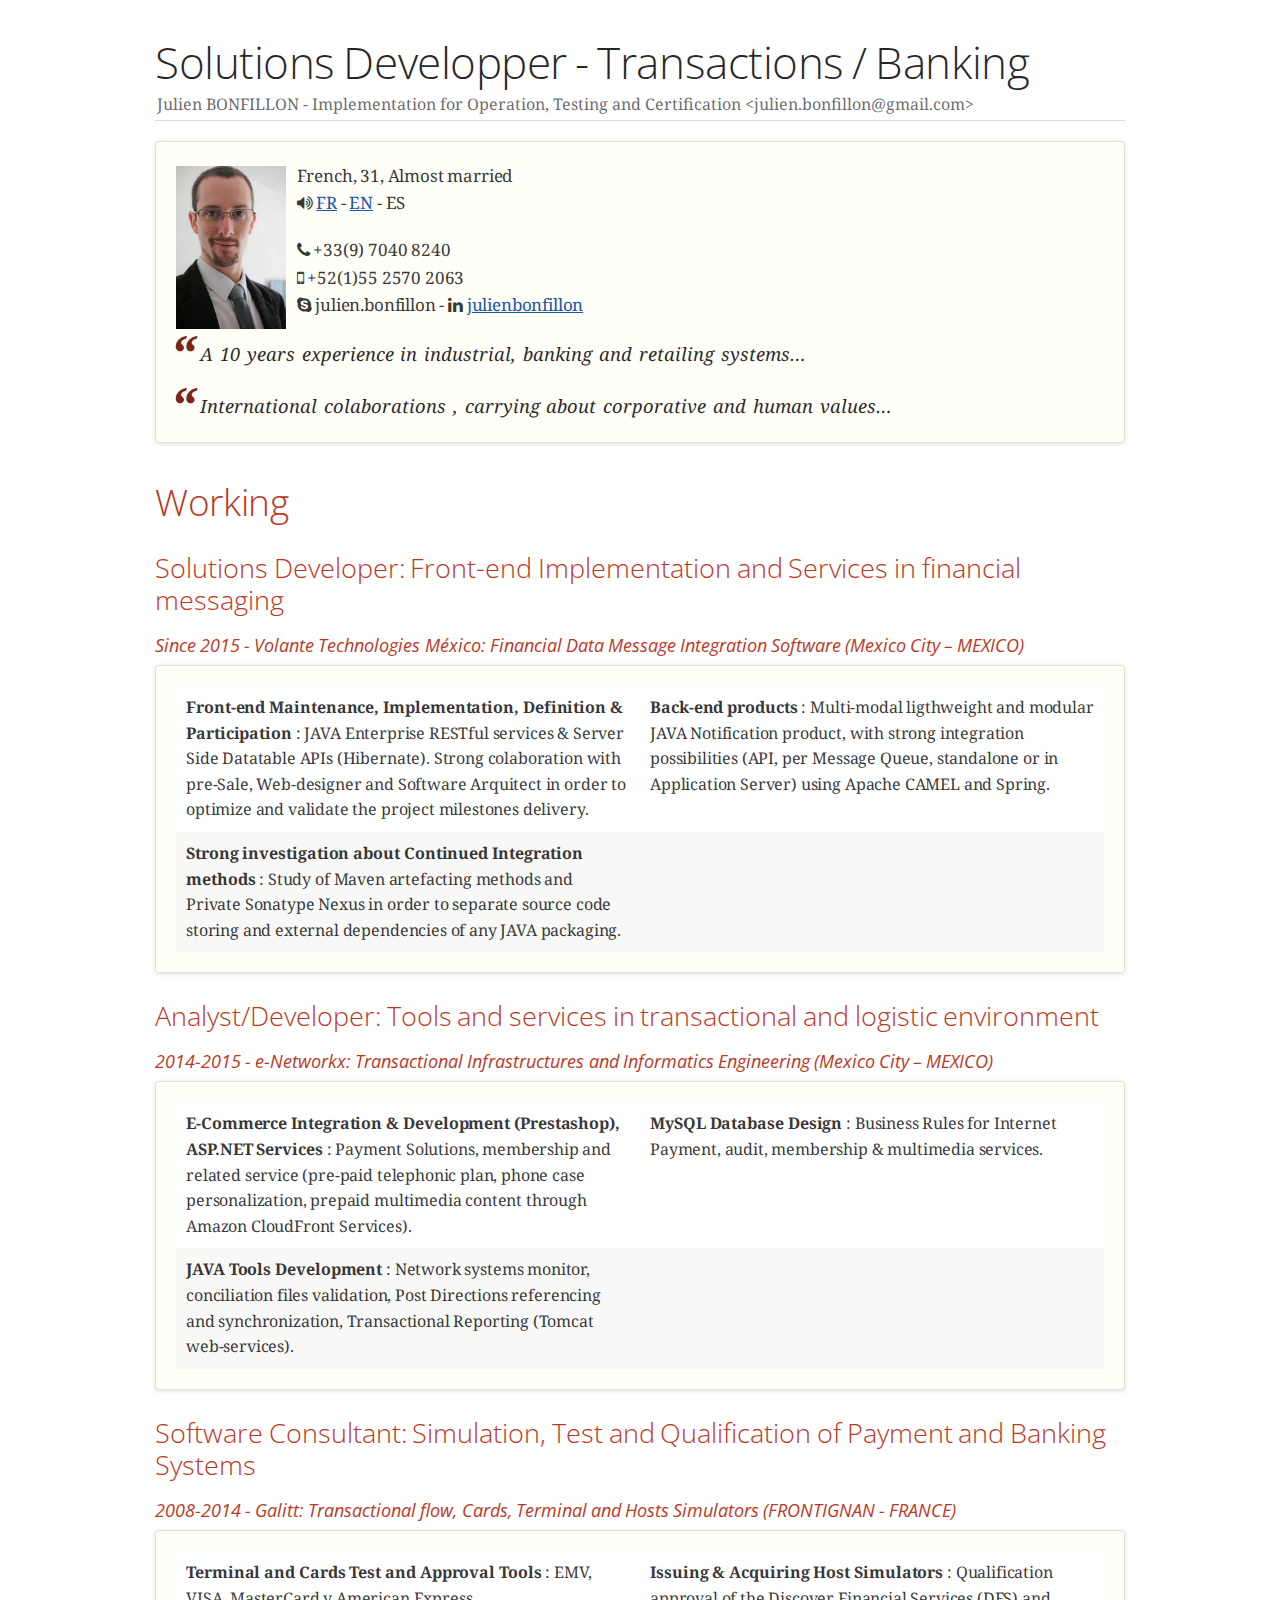
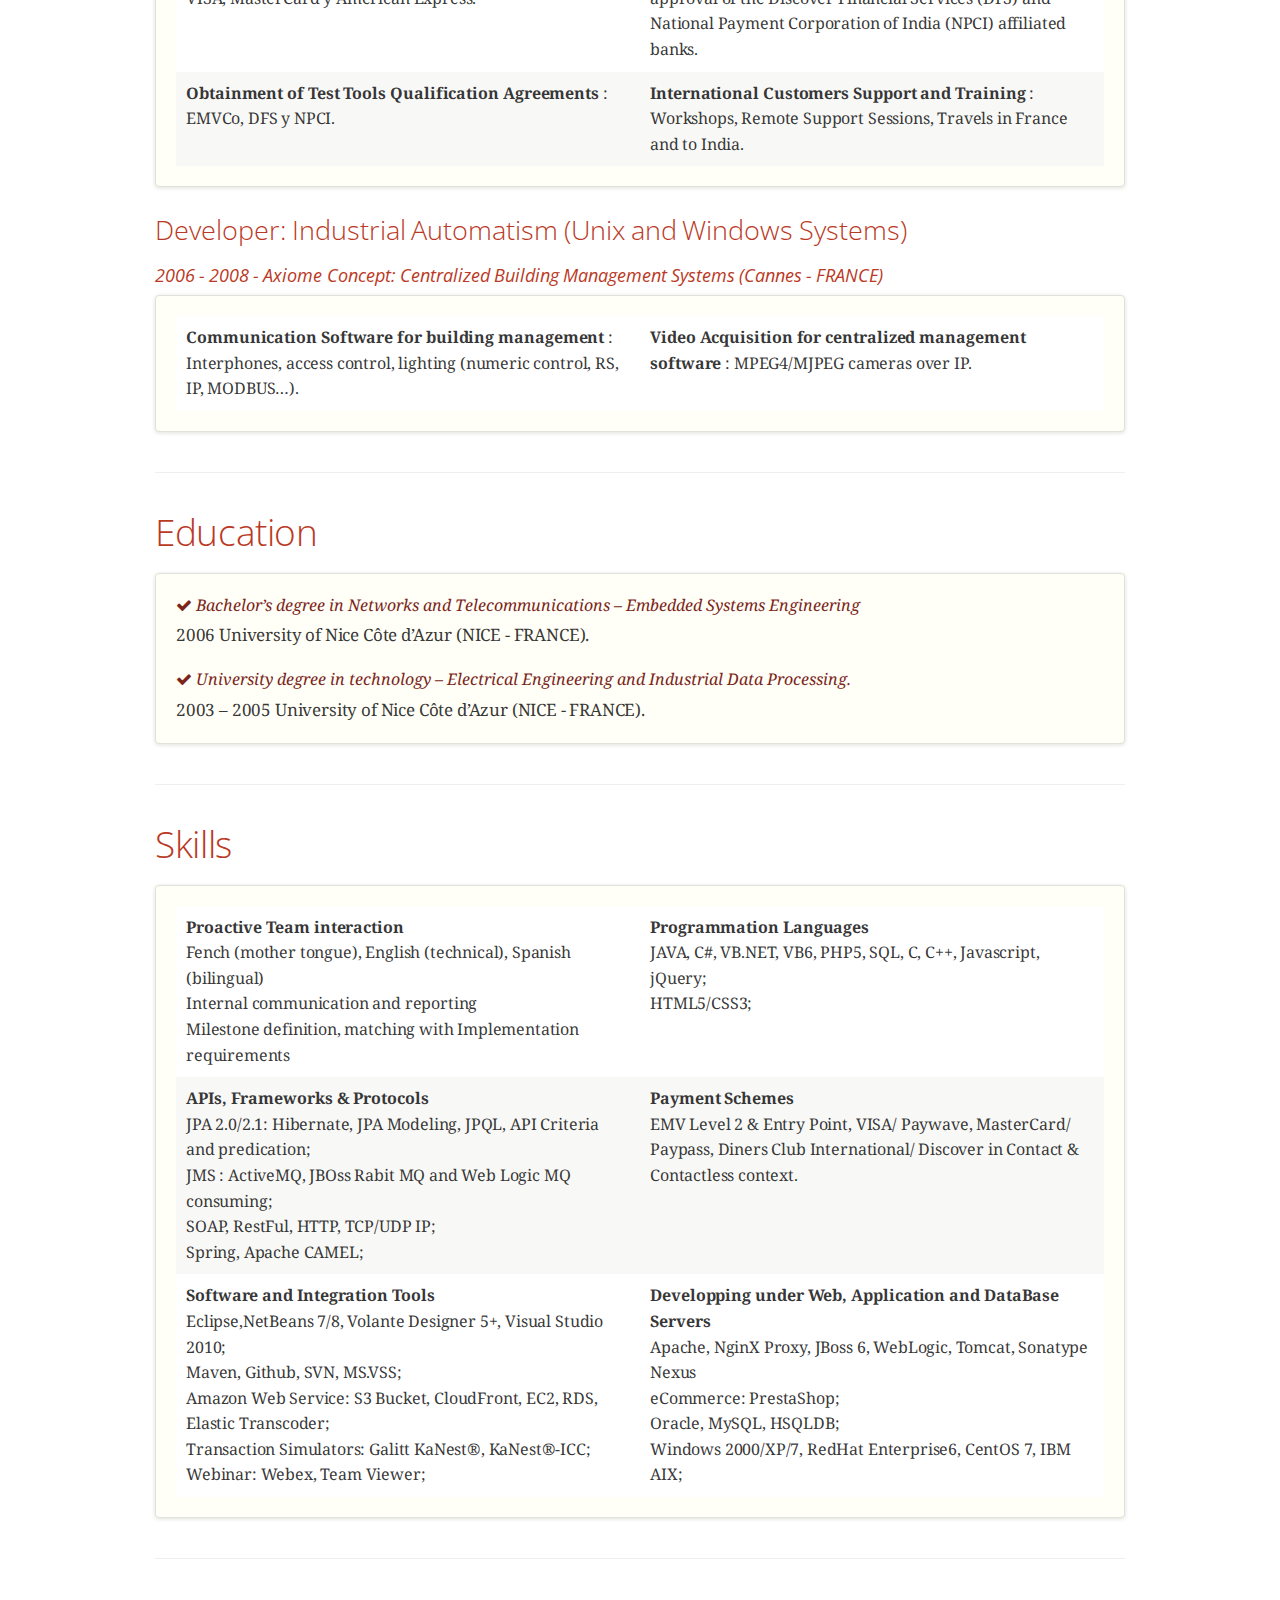
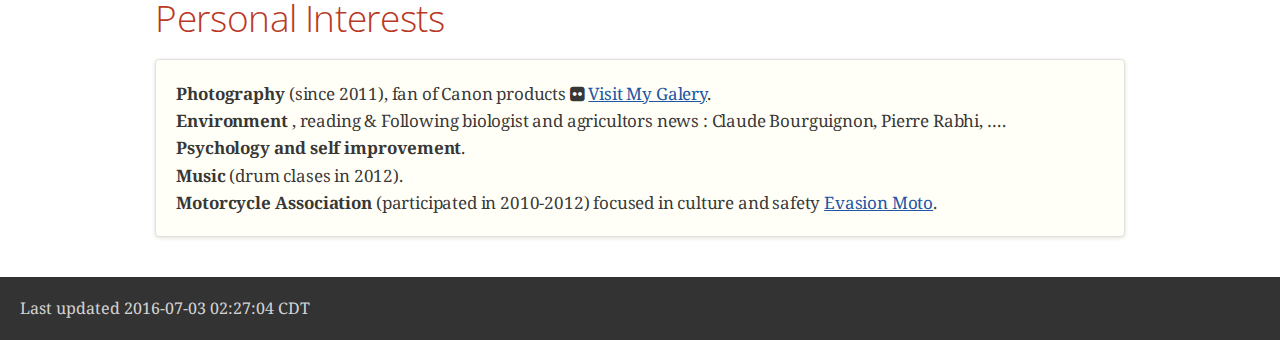
==== commit b79451c2: "Updated: Cross-doc hrefs" ====
--- a/index.html
+++ b/index.html
@@ -434,7 +434,7 @@
 <div class="paragraph">
 <p><span class="image left"><img src="img/profile.jpg" alt="Profile" width="110"></span>
 French, 31, Almost married<br>
-<span class="icon"><i class="fa fa-volume-up"></i></span> indexFr.html[FR] - index.html[EN] - ES</p>
+<span class="icon"><i class="fa fa-volume-up"></i></span> <a href="indexFr.html">FR</a> - <a href="index.html">EN</a> - ES</p>
 </div>
 <div class="paragraph">
 <p><span class="icon"><i class="fa fa-phone"></i></span> +33(9) 7040 8240<br>
@@ -648,7 +648,7 @@
 </div>
 <div id="footer">
 <div id="footer-text">
-Last updated 2016-07-03 01:49:43 CDT
+Last updated 2016-07-03 02:27:04 CDT
 </div>
 </div>
 </body>
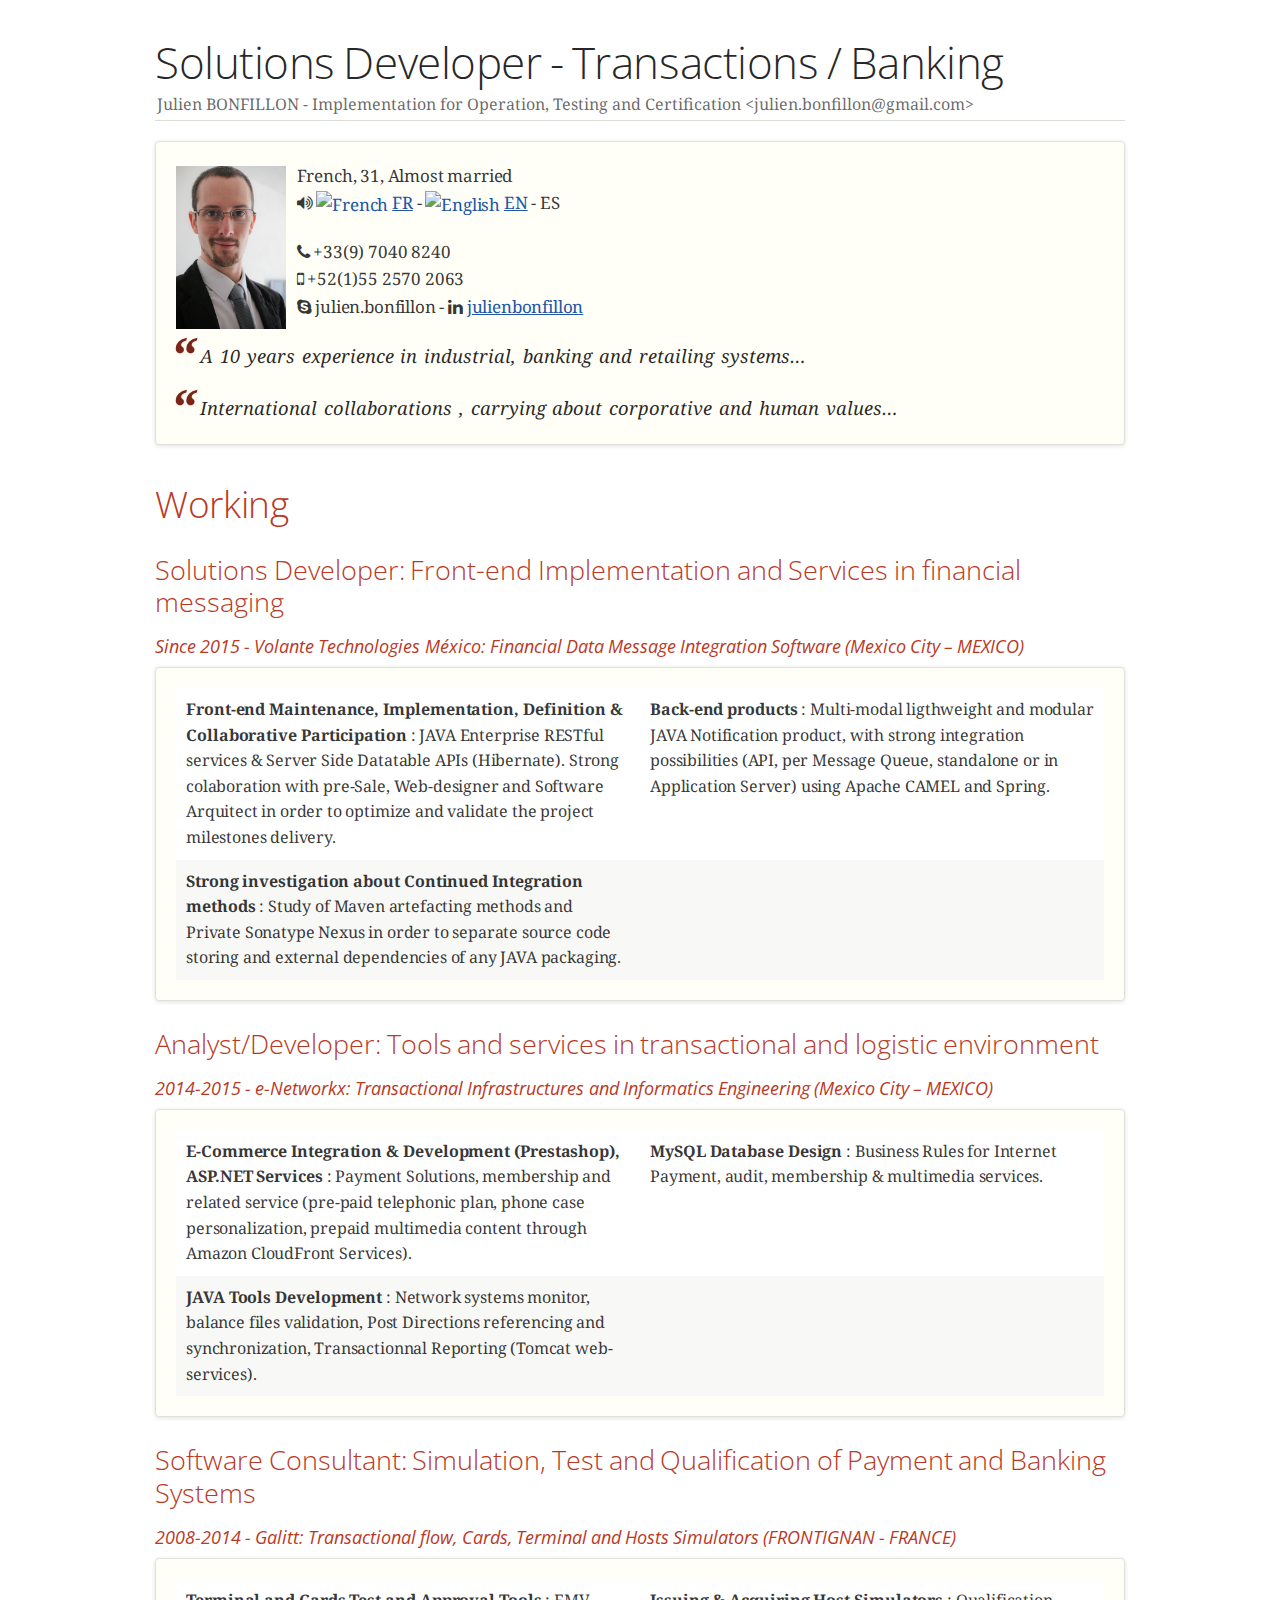
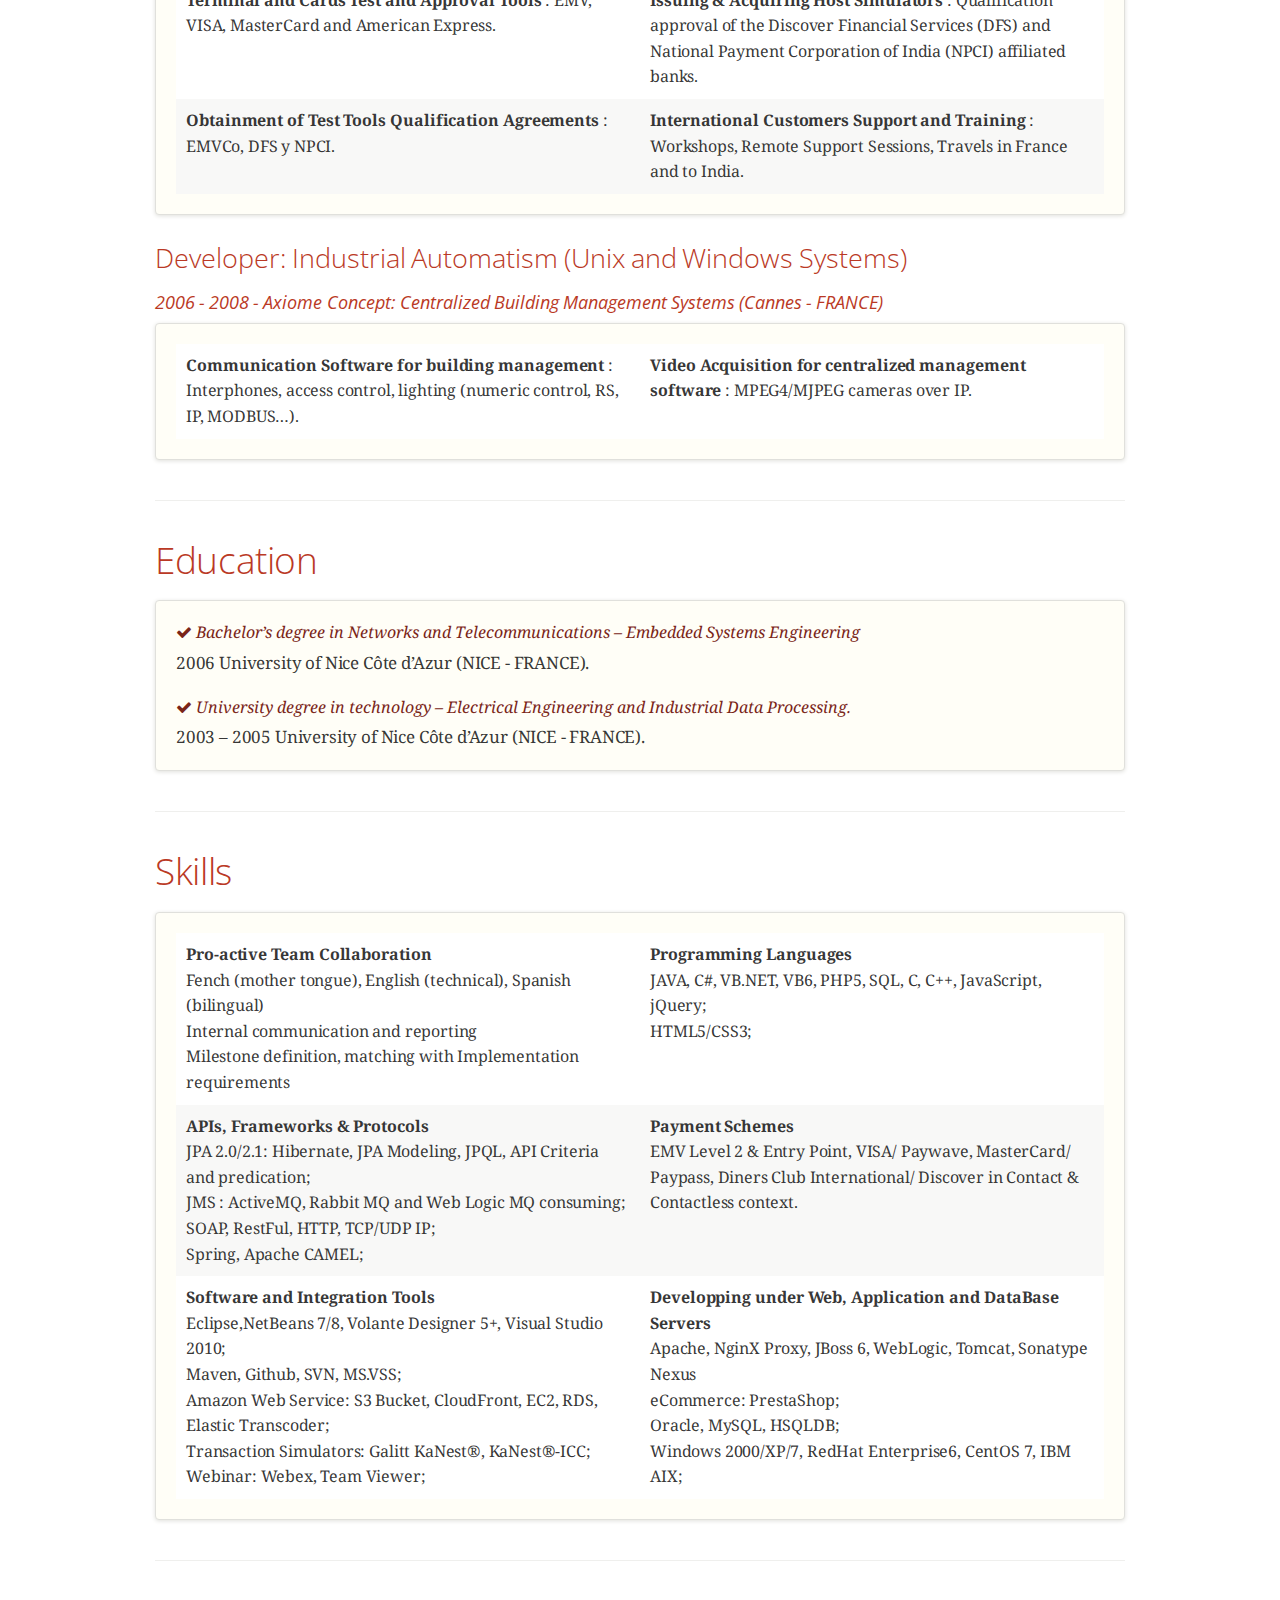
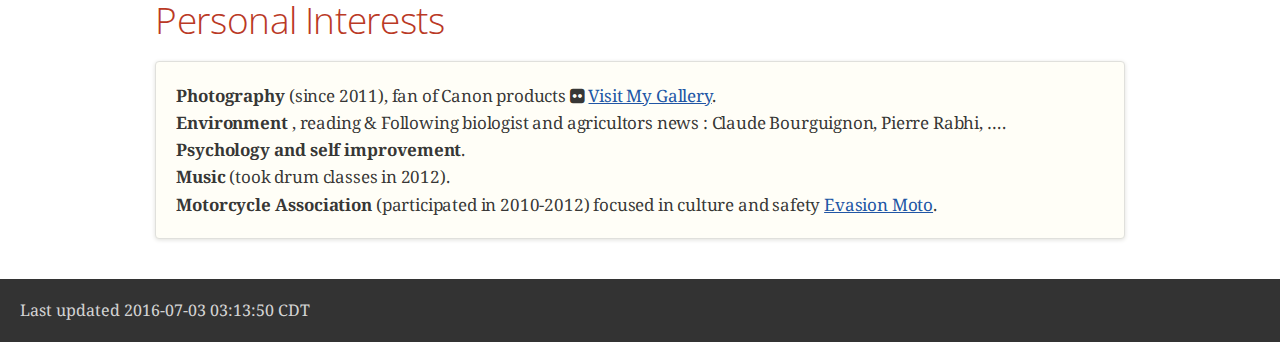
==== commit a610cd98: "HREF update" ====
--- a/index.html
+++ b/index.html
@@ -6,7 +6,7 @@
 <meta name="viewport" content="width=device-width, initial-scale=1.0">
 <meta name="generator" content="Asciidoctor 1.5.4">
 <meta name="author" content="Julien BONFILLON - Implementation for Operation, Testing and Certification &lt;julien.bonfillon@gmail.com&gt;">
-<title>Solutions Developper - Transactions / Banking</title>
+<title>Solutions Developer - Transactions / Banking</title>
 <link rel="stylesheet" href="https://fonts.googleapis.com/css?family=Open+Sans:300,300italic,400,400italic,600,600italic%7CNoto+Serif:400,400italic,700,700italic%7CDroid+Sans+Mono:400,700">
 <style>
 /* Asciidoctor default stylesheet | MIT License | http://asciidoctor.org */
@@ -421,7 +421,7 @@
 </head>
 <body class="article">
 <div id="header">
-<h1>Solutions Developper - Transactions / Banking</h1>
+<h1>Solutions Developer - Transactions / Banking</h1>
 <div class="details">
 <span id="author" class="author">Julien BONFILLON - Implementation for Operation, Testing and Certification &lt;julien.bonfillon@gmail.com&gt;</span><br>
 </div>
@@ -434,7 +434,7 @@
 <div class="paragraph">
 <p><span class="image left"><img src="img/profile.jpg" alt="Profile" width="110"></span>
 French, 31, Almost married<br>
-<span class="icon"><i class="fa fa-volume-up"></i></span> <a href="indexFr.html">FR</a> - <a href="index.html">EN</a> - ES</p>
+<span class="icon"><i class="fa fa-volume-up"></i></span> <span class="image"><a class="image" href="https://julienbonfillon.github.io/indexFr.html"><img src="img/fr.png" alt="French"></a></span> <a href="indexFr.html">FR</a> - <span class="image"><a class="image" href="https://julienbonfillon.github.io/index.html"><img src="img/us.png" alt="English"></a></span> <a href="index.html">EN</a> - ES</p>
 </div>
 <div class="paragraph">
 <p><span class="icon"><i class="fa fa-phone"></i></span> +33(9) 7040 8240<br>
@@ -451,7 +451,7 @@
 <div class="quoteblock">
 <blockquote>
 <div class="paragraph">
-<p>International colaborations , carrying about corporative and human values&#8230;&#8203;</p>
+<p>International collaborations , carrying about corporative and human values&#8230;&#8203;</p>
 </div>
 </blockquote>
 </div>
@@ -475,7 +475,7 @@
 </colgroup>
 <tbody>
 <tr>
-<td class="tableblock halign-left valign-top"><p class="tableblock"><strong>Front-end Maintenance, Implementation, Definition &amp; Participation</strong> : JAVA Enterprise RESTful services &amp; Server Side Datatable APIs  (Hibernate). Strong colaboration with pre-Sale, Web-designer and Software Arquitect in order to optimize and validate the project milestones delivery.</p></td>
+<td class="tableblock halign-left valign-top"><p class="tableblock"><strong>Front-end Maintenance, Implementation, Definition &amp; Collaborative Participation</strong> : JAVA Enterprise RESTful services &amp; Server Side Datatable APIs  (Hibernate). Strong colaboration with pre-Sale, Web-designer and Software Arquitect in order to optimize and validate the project milestones delivery.</p></td>
 <td class="tableblock halign-left valign-top"><p class="tableblock"><strong>Back-end products</strong> : Multi-modal ligthweight and modular JAVA Notification product, with strong integration possibilities (API, per Message Queue, standalone or in Application Server) using Apache CAMEL and Spring.</p></td>
 </tr>
 <tr>
@@ -505,7 +505,7 @@
 <td class="tableblock halign-left valign-top"><p class="tableblock"><strong>MySQL Database Design</strong> : Business Rules for Internet Payment, audit, membership &amp; multimedia services.</p></td>
 </tr>
 <tr>
-<td class="tableblock halign-left valign-top"><p class="tableblock"><strong>JAVA Tools Development</strong> : Network systems monitor, conciliation files validation, Post Directions referencing and synchronization, Transactional Reporting (Tomcat web-services).</p></td>
+<td class="tableblock halign-left valign-top"><p class="tableblock"><strong>JAVA Tools Development</strong> : Network systems monitor, balance files validation, Post Directions referencing and synchronization, Transactionnal Reporting (Tomcat web-services).</p></td>
 <td class="tableblock halign-left valign-top"></td>
 </tr>
 </tbody>
@@ -527,7 +527,7 @@
 </colgroup>
 <tbody>
 <tr>
-<td class="tableblock halign-left valign-top"><p class="tableblock"><strong>Terminal and Cards Test and Approval Tools</strong> : EMV, VISA, MasterCard y American Express.</p></td>
+<td class="tableblock halign-left valign-top"><p class="tableblock"><strong>Terminal and Cards Test and Approval Tools</strong> : EMV, VISA, MasterCard and American Express.</p></td>
 <td class="tableblock halign-left valign-top"><p class="tableblock"><strong>Issuing &amp; Acquiring Host Simulators</strong> : Qualification approval of the Discover Financial Services (DFS) and National Payment Corporation of India (NPCI) affiliated banks.</p></td>
 </tr>
 <tr>
@@ -593,18 +593,18 @@
 </colgroup>
 <tbody>
 <tr>
-<td class="tableblock halign-left valign-top"><p class="tableblock"><strong>Proactive Team interaction</strong><br>
+<td class="tableblock halign-left valign-top"><p class="tableblock"><strong>Pro-active Team Collaboration</strong><br>
 Fench (mother tongue), English (technical), Spanish (bilingual)<br>
 Internal communication and reporting<br>
 Milestone definition, matching with Implementation requirements</p></td>
-<td class="tableblock halign-left valign-top"><p class="tableblock"><strong>Programmation Languages</strong><br>
-JAVA, C#, VB.NET, VB6, PHP5, SQL, C, C++, Javascript, jQuery;<br>
+<td class="tableblock halign-left valign-top"><p class="tableblock"><strong>Programming Languages</strong><br>
+JAVA, C#, VB.NET, VB6, PHP5, SQL, C, C++, JavaScript, jQuery;<br>
 HTML5/CSS3;</p></td>
 </tr>
 <tr>
 <td class="tableblock halign-left valign-top"><p class="tableblock"><strong>APIs, Frameworks &amp; Protocols</strong><br>
 JPA 2.0/2.1: Hibernate, JPA Modeling, JPQL, API Criteria and predication;<br>
-JMS : ActiveMQ, JBOss Rabit MQ and Web Logic MQ consuming;<br>
+JMS : ActiveMQ, Rabbit MQ and Web Logic MQ consuming;<br>
 SOAP, RestFul, HTTP, TCP/UDP IP;<br>
 Spring, Apache CAMEL;</p></td>
 <td class="tableblock halign-left valign-top"><p class="tableblock"><strong>Payment Schemes</strong><br>
@@ -635,10 +635,10 @@
 <div class="exampleblock">
 <div class="content">
 <div class="paragraph">
-<p><strong>Photography</strong> (since 2011), fan of Canon products <span class="icon"><i class="fa fa-flickr"></i></span> <a href="http://www.flickr.com/photos/julien-bonfillon/albums">Visit My Galery</a>.<br>
+<p><strong>Photography</strong> (since 2011), fan of Canon products <span class="icon"><i class="fa fa-flickr"></i></span> <a href="http://www.flickr.com/photos/julien-bonfillon/albums">Visit My Gallery</a>.<br>
 <strong>Environment</strong> , reading &amp; Following biologist and agricultors news : Claude Bourguignon, Pierre Rabhi, &#8230;&#8203;.<br>
 <strong>Psychology and self improvement</strong>.<br>
-<strong>Music</strong> (drum clases in 2012).<br>
+<strong>Music</strong> (took drum classes in 2012).<br>
 <strong>Motorcycle Association</strong> (participated in 2010-2012) focused in culture and safety <a href="http://www.evasionmoto34.com/">Evasion Moto</a>.</p>
 </div>
 </div>
@@ -648,7 +648,7 @@
 </div>
 <div id="footer">
 <div id="footer-text">
-Last updated 2016-07-03 02:27:04 CDT
+Last updated 2016-07-03 03:13:50 CDT
 </div>
 </div>
 </body>
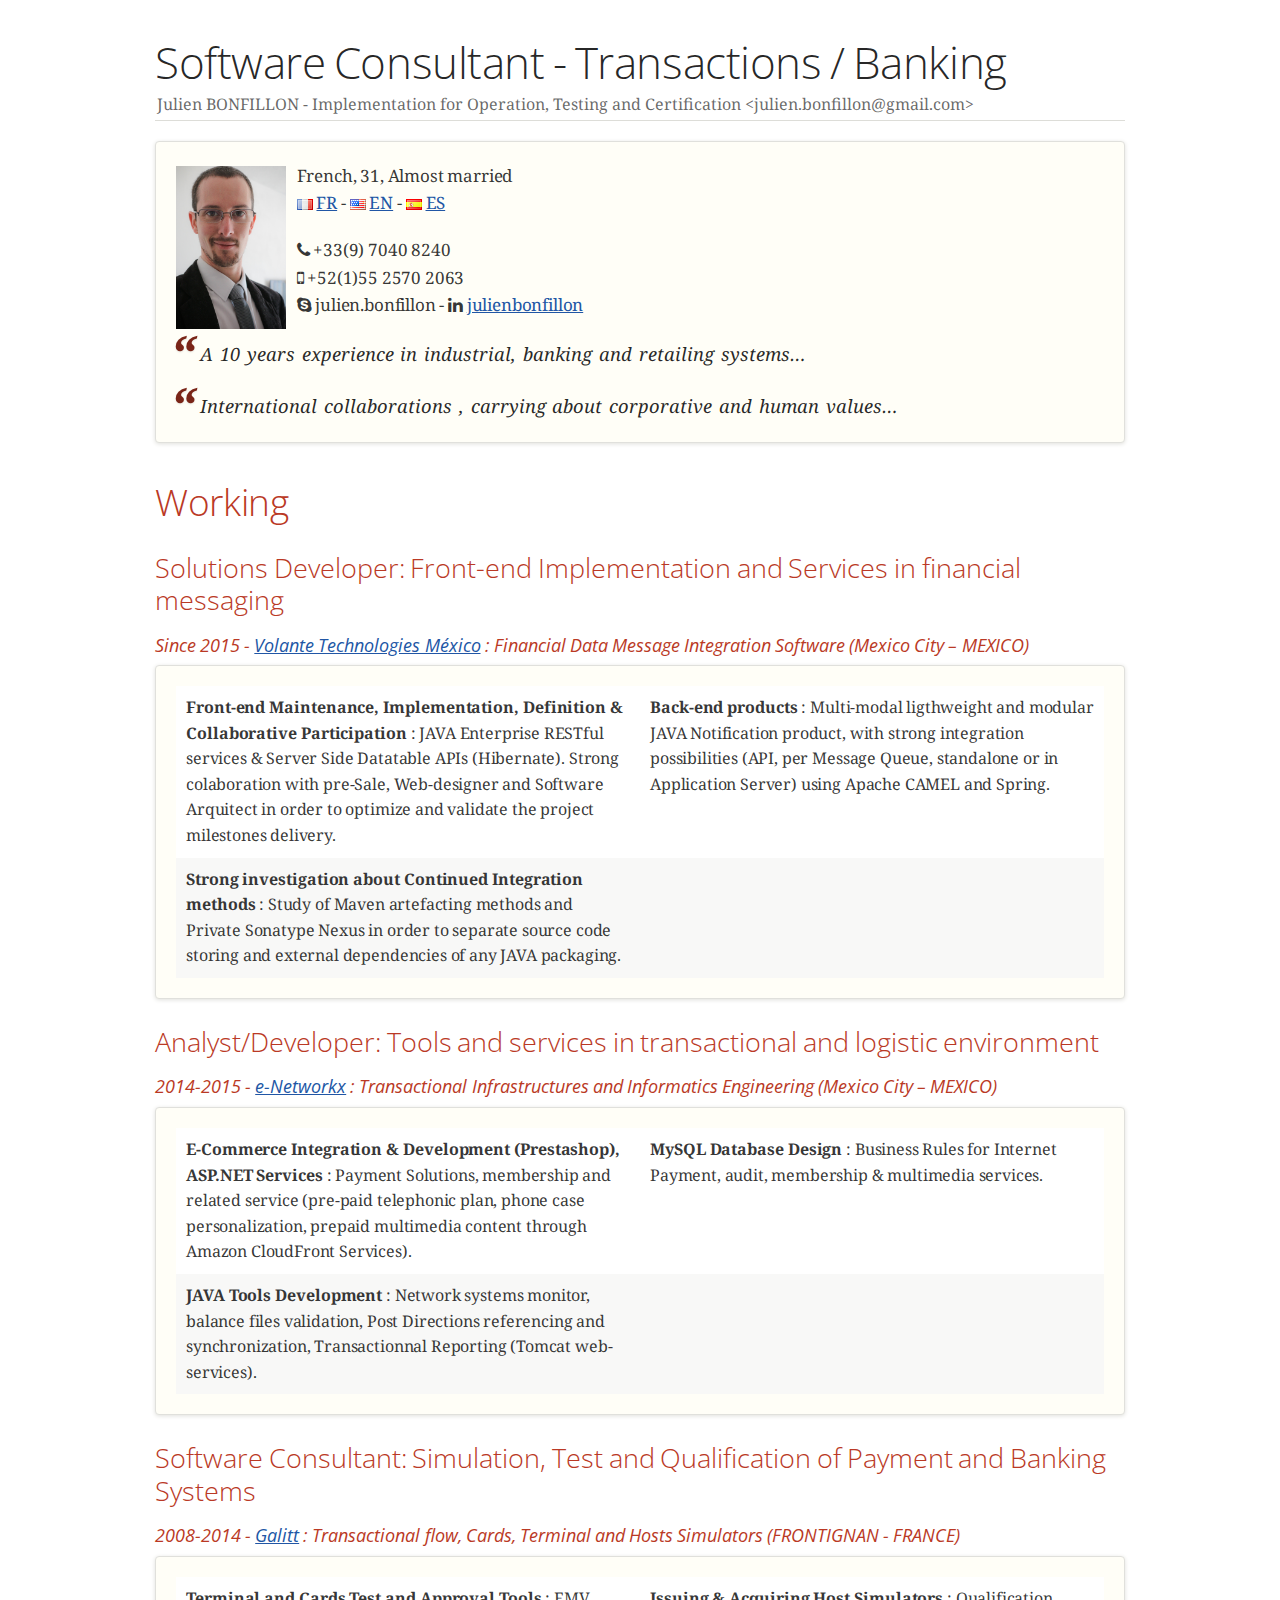
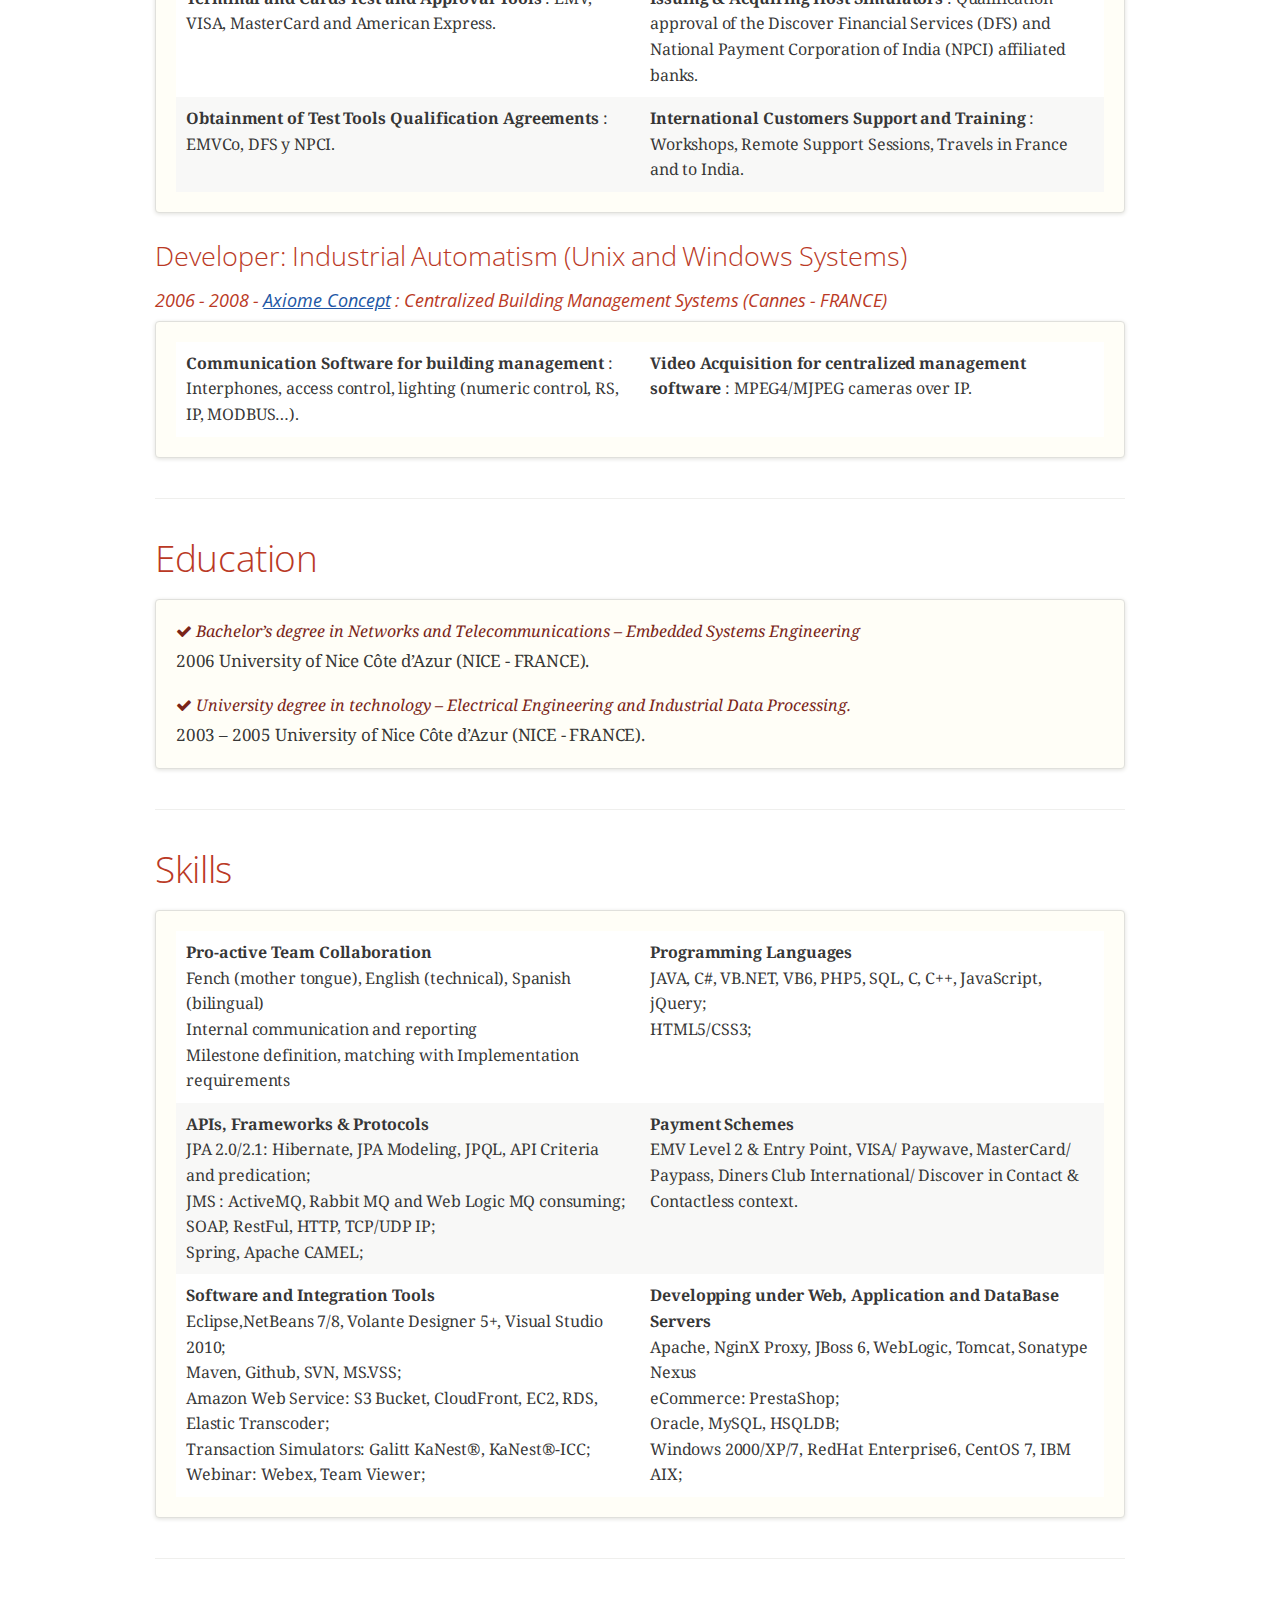
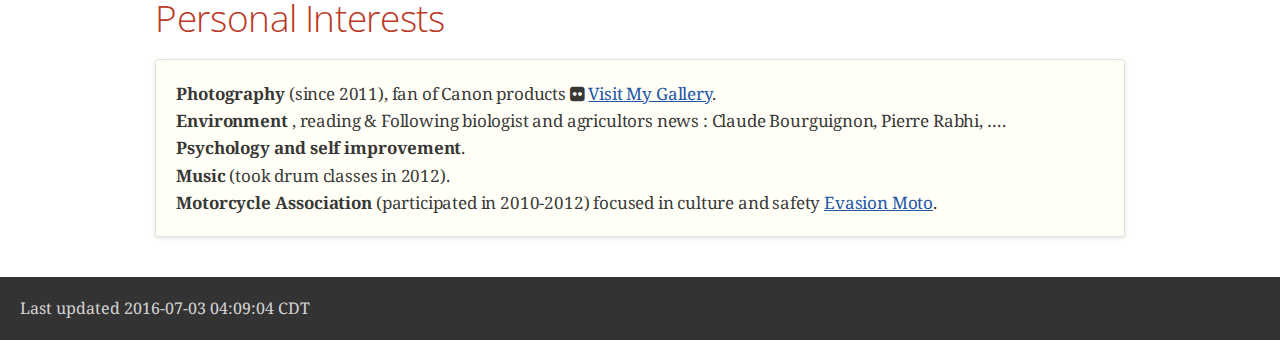
==== commit 5539148e: "Adding... Spanish version on the go..." ====
--- a/index.html
+++ b/index.html
@@ -6,7 +6,7 @@
 <meta name="viewport" content="width=device-width, initial-scale=1.0">
 <meta name="generator" content="Asciidoctor 1.5.4">
 <meta name="author" content="Julien BONFILLON - Implementation for Operation, Testing and Certification &lt;julien.bonfillon@gmail.com&gt;">
-<title>Solutions Developer - Transactions / Banking</title>
+<title>Software Consultant - Transactions / Banking</title>
 <link rel="stylesheet" href="https://fonts.googleapis.com/css?family=Open+Sans:300,300italic,400,400italic,600,600italic%7CNoto+Serif:400,400italic,700,700italic%7CDroid+Sans+Mono:400,700">
 <style>
 /* Asciidoctor default stylesheet | MIT License | http://asciidoctor.org */
@@ -421,7 +421,7 @@
 </head>
 <body class="article">
 <div id="header">
-<h1>Solutions Developer - Transactions / Banking</h1>
+<h1>Software Consultant - Transactions / Banking</h1>
 <div class="details">
 <span id="author" class="author">Julien BONFILLON - Implementation for Operation, Testing and Certification &lt;julien.bonfillon@gmail.com&gt;</span><br>
 </div>
@@ -434,7 +434,7 @@
 <div class="paragraph">
 <p><span class="image left"><img src="img/profile.jpg" alt="Profile" width="110"></span>
 French, 31, Almost married<br>
-<span class="icon"><i class="fa fa-volume-up"></i></span> <span class="image"><a class="image" href="https://julienbonfillon.github.io/indexFr.html"><img src="img/fr.png" alt="French"></a></span> <a href="indexFr.html">FR</a> - <span class="image"><a class="image" href="https://julienbonfillon.github.io/index.html"><img src="img/us.png" alt="English"></a></span> <a href="index.html">EN</a> - ES</p>
+<span class="image"><a class="image" href="indexFr.html"><img src="img/fr.png" alt="Français"></a></span> <a href="indexFr.html">FR</a> - <span class="image"><a class="image" href="index.html"><img src="img/us.png" alt="English"></a></span> <a href="index.html">EN</a> - <span class="image"><a class="image" href="indexEs.html"><img src="img/es.png" alt="Español"></a></span> <a href="indexEs.html">ES</a></p>
 </div>
 <div class="paragraph">
 <p><span class="icon"><i class="fa fa-phone"></i></span> +33(9) 7040 8240<br>
@@ -465,7 +465,7 @@
 <div class="sect2">
 <h3 id="_solutions_developer_front_end_implementation_and_services_in_financial_messaging">Solutions Developer: Front-end Implementation and Services in financial messaging</h3>
 <div class="sect4">
-<h5 id="__strong_em_since_2015_volante_technologies_méxico_financial_data_message_integration_software_mexico_city_mexico_em_strong"><strong><em>Since 2015 - Volante Technologies México: Financial Data Message Integration Software (Mexico City – MEXICO)</em></strong></h5>
+<h5 id="__strong_em_since_2015_a_href_http_www_volantetech_com_volante_technologies_méxico_a_financial_data_message_integration_software_mexico_city_mexico_em_strong"><strong><em>Since 2015 - <a href="http://www.volantetech.com/">Volante Technologies México</a> : Financial Data Message Integration Software (Mexico City – MEXICO)</em></strong></h5>
 <div class="exampleblock">
 <div class="content">
 <table class="tableblock frame-none grid-none spread">
@@ -491,7 +491,7 @@
 <div class="sect2">
 <h3 id="_analyst_developer_tools_and_services_in_transactional_and_logistic_environment">Analyst/Developer: Tools and services in transactional and logistic environment</h3>
 <div class="sect4">
-<h5 id="__strong_em_2014_2015_e_networkx_transactional_infrastructures_and_informatics_engineering_mexico_city_mexico_em_strong"><strong><em>2014-2015 - e-Networkx: Transactional Infrastructures and Informatics Engineering (Mexico City – MEXICO)</em></strong></h5>
+<h5 id="__strong_em_2014_2015_a_href_http_www_e_networkx_com_pageenet_index_html_e_networkx_a_transactional_infrastructures_and_informatics_engineering_mexico_city_mexico_em_strong"><strong><em>2014-2015 - <a href="http://www.e-networkx.com/PageEnet/index.html">e-Networkx</a> : Transactional Infrastructures and Informatics Engineering (Mexico City – MEXICO)</em></strong></h5>
 <div class="exampleblock">
 <div class="content">
 <table class="tableblock frame-none grid-none spread">
@@ -517,7 +517,7 @@
 <div class="sect2">
 <h3 id="_software_consultant_simulation_test_and_qualification_of_payment_and_banking_systems">Software Consultant: Simulation, Test and Qualification of Payment and Banking Systems</h3>
 <div class="sect4">
-<h5 id="__strong_em_2008_2014_galitt_transactional_flow_cards_terminal_and_hosts_simulators_frontignan_france_em_strong"><strong><em>2008-2014 - Galitt: Transactional flow, Cards, Terminal and Hosts Simulators (FRONTIGNAN - FRANCE)</em></strong></h5>
+<h5 id="__strong_em_2008_2014_a_href_https_www_galitt_com_galitt_a_transactional_flow_cards_terminal_and_hosts_simulators_frontignan_france_em_strong"><strong><em>2008-2014 - <a href="https://www.galitt.com/">Galitt</a> : Transactional flow, Cards, Terminal and Hosts Simulators (FRONTIGNAN - FRANCE)</em></strong></h5>
 <div class="exampleblock">
 <div class="content">
 <table class="tableblock frame-none grid-none spread">
@@ -543,7 +543,7 @@
 <div class="sect2">
 <h3 id="_developer_industrial_automatism_unix_and_windows_systems">Developer: Industrial Automatism (Unix and Windows Systems)</h3>
 <div class="sect4">
-<h5 id="__strong_em_2006_2008_axiome_concept_centralized_building_management_systems_cannes_france_em_strong"><strong><em>2006 - 2008 - Axiome Concept: Centralized Building Management Systems (Cannes - FRANCE)</em></strong></h5>
+<h5 id="__strong_em_2006_2008_a_href_http_www_axiomeconcept_com_axiome_concept_a_centralized_building_management_systems_cannes_france_em_strong"><strong><em>2006 - 2008 - <a href="http://www.axiomeconcept.com/">Axiome Concept</a> : Centralized Building Management Systems (Cannes - FRANCE)</em></strong></h5>
 <div class="exampleblock">
 <div class="content">
 <table class="tableblock frame-none grid-none spread">
@@ -648,7 +648,7 @@
 </div>
 <div id="footer">
 <div id="footer-text">
-Last updated 2016-07-03 03:13:50 CDT
+Last updated 2016-07-03 04:09:04 CDT
 </div>
 </div>
 </body>
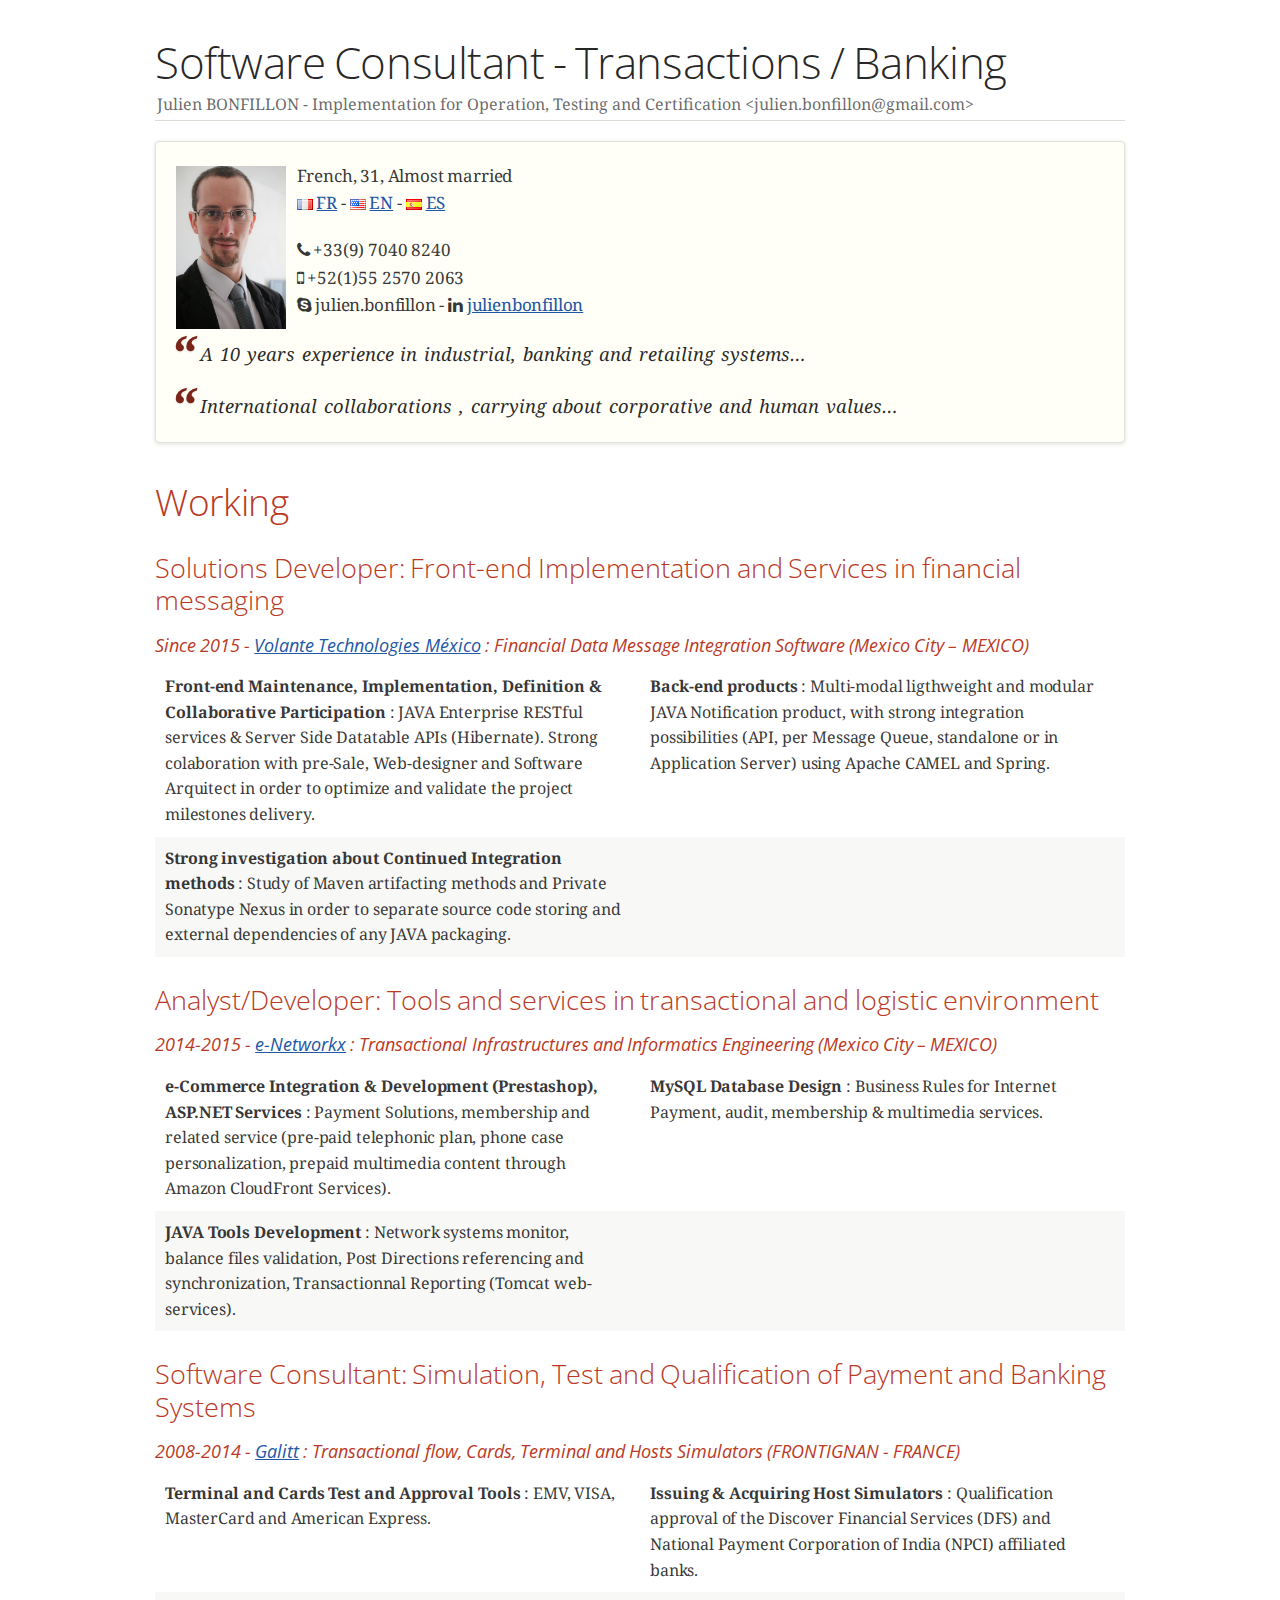
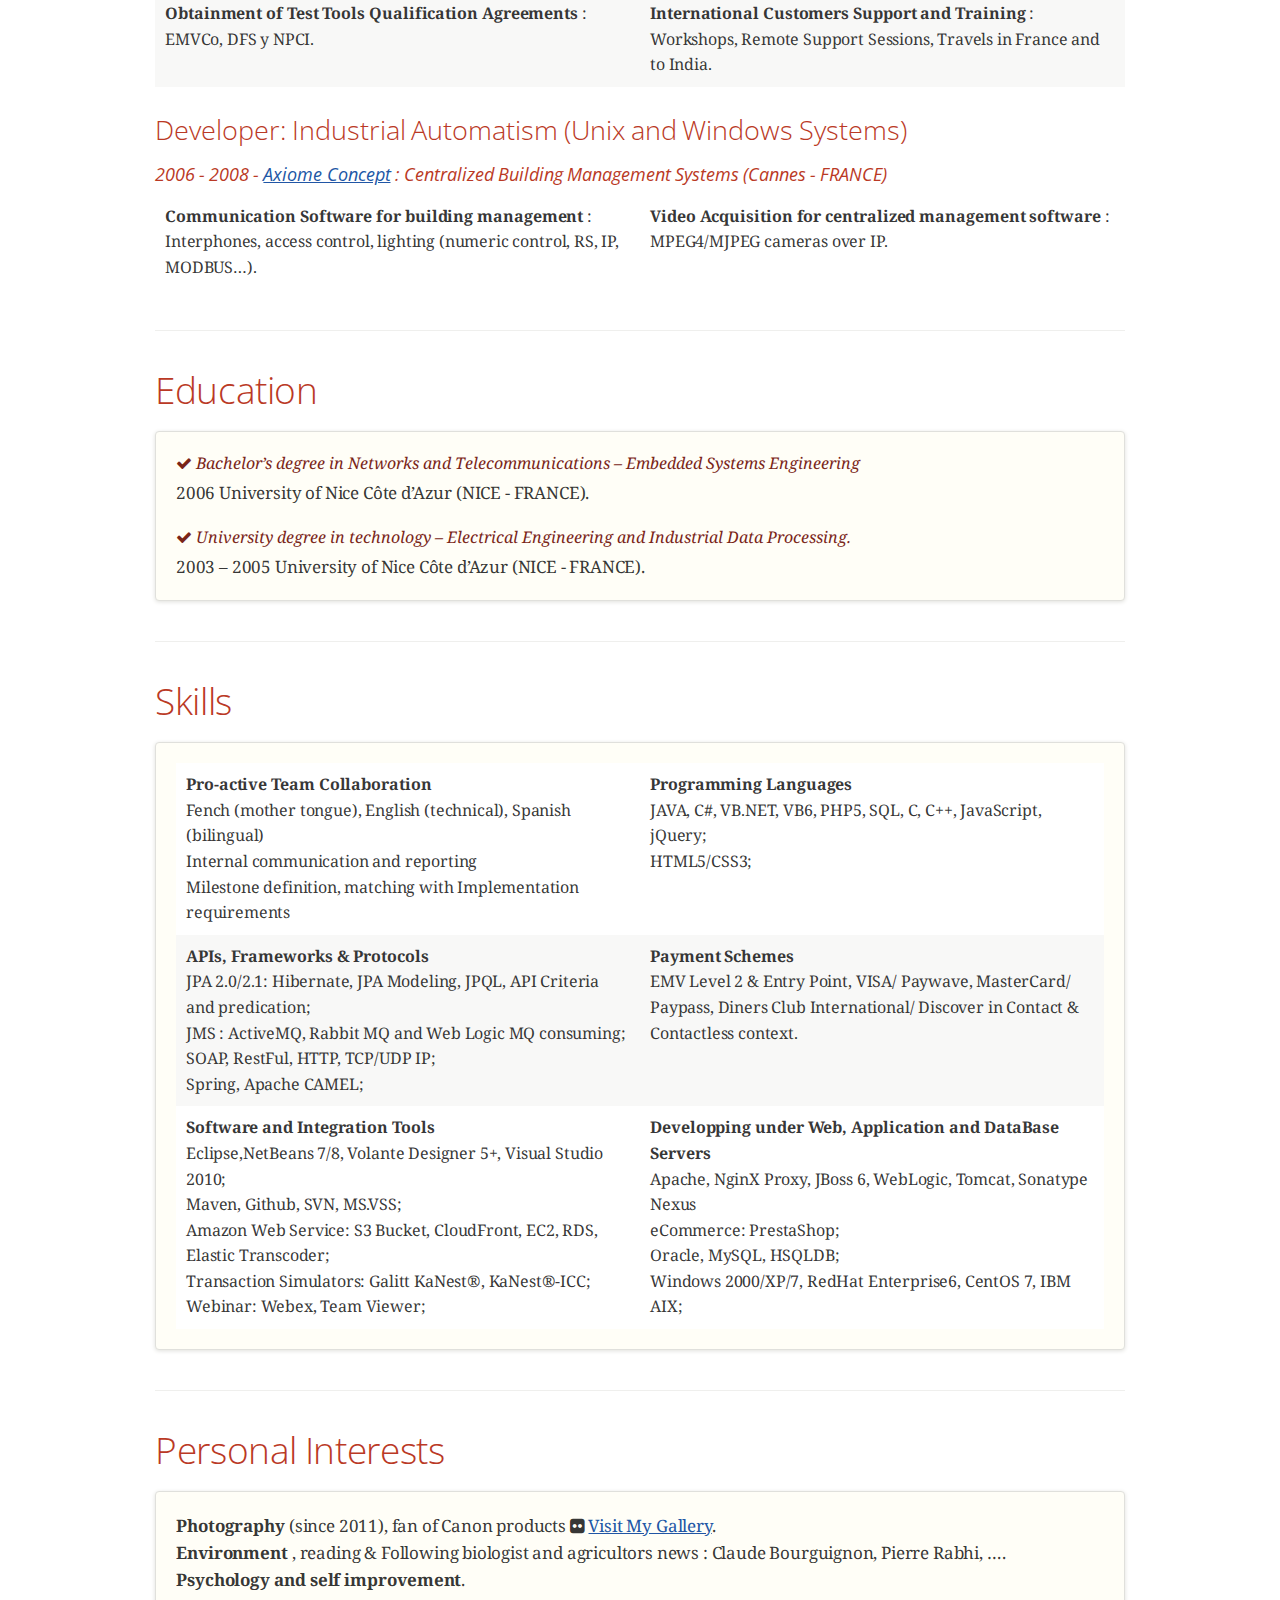
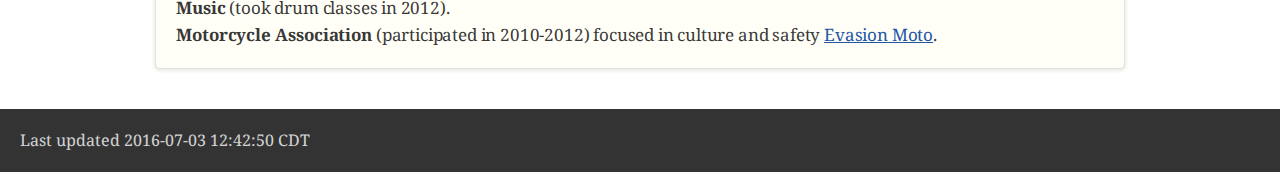
==== commit 7327217a: "Revised tables" ====
--- a/index.html
+++ b/index.html
@@ -466,8 +466,6 @@
 <h3 id="_solutions_developer_front_end_implementation_and_services_in_financial_messaging">Solutions Developer: Front-end Implementation and Services in financial messaging</h3>
 <div class="sect4">
 <h5 id="__strong_em_since_2015_a_href_http_www_volantetech_com_volante_technologies_méxico_a_financial_data_message_integration_software_mexico_city_mexico_em_strong"><strong><em>Since 2015 - <a href="http://www.volantetech.com/">Volante Technologies México</a> : Financial Data Message Integration Software (Mexico City – MEXICO)</em></strong></h5>
-<div class="exampleblock">
-<div class="content">
 <table class="tableblock frame-none grid-none spread">
 <colgroup>
 <col style="width: 50%;">
@@ -479,21 +477,17 @@
 <td class="tableblock halign-left valign-top"><p class="tableblock"><strong>Back-end products</strong> : Multi-modal ligthweight and modular JAVA Notification product, with strong integration possibilities (API, per Message Queue, standalone or in Application Server) using Apache CAMEL and Spring.</p></td>
 </tr>
 <tr>
-<td class="tableblock halign-left valign-top"><p class="tableblock"><strong>Strong investigation about Continued Integration methods</strong> : Study of Maven artefacting methods and Private Sonatype Nexus in order to separate source code storing and external dependencies of any JAVA packaging.</p></td>
+<td class="tableblock halign-left valign-top"><p class="tableblock"><strong>Strong investigation about Continued Integration methods</strong> : Study of Maven artifacting methods and Private Sonatype Nexus in order to separate source code storing and external dependencies of any JAVA packaging.</p></td>
 <td class="tableblock halign-left valign-top"></td>
 </tr>
 </tbody>
 </table>
-</div>
-</div>
 </div>
 </div>
 <div class="sect2">
 <h3 id="_analyst_developer_tools_and_services_in_transactional_and_logistic_environment">Analyst/Developer: Tools and services in transactional and logistic environment</h3>
 <div class="sect4">
 <h5 id="__strong_em_2014_2015_a_href_http_www_e_networkx_com_pageenet_index_html_e_networkx_a_transactional_infrastructures_and_informatics_engineering_mexico_city_mexico_em_strong"><strong><em>2014-2015 - <a href="http://www.e-networkx.com/PageEnet/index.html">e-Networkx</a> : Transactional Infrastructures and Informatics Engineering (Mexico City – MEXICO)</em></strong></h5>
-<div class="exampleblock">
-<div class="content">
 <table class="tableblock frame-none grid-none spread">
 <colgroup>
 <col style="width: 50%;">
@@ -501,7 +495,7 @@
 </colgroup>
 <tbody>
 <tr>
-<td class="tableblock halign-left valign-top"><p class="tableblock"><strong>E-Commerce Integration &amp; Development (Prestashop), ASP.NET Services</strong> : Payment Solutions, membership and related service (pre-paid telephonic plan, phone case personalization, prepaid multimedia content through Amazon CloudFront Services).</p></td>
+<td class="tableblock halign-left valign-top"><p class="tableblock"><strong>e-Commerce Integration &amp; Development (Prestashop), ASP.NET Services</strong> : Payment Solutions, membership and related service (pre-paid telephonic plan, phone case personalization, prepaid multimedia content through Amazon CloudFront Services).</p></td>
 <td class="tableblock halign-left valign-top"><p class="tableblock"><strong>MySQL Database Design</strong> : Business Rules for Internet Payment, audit, membership &amp; multimedia services.</p></td>
 </tr>
 <tr>
@@ -510,16 +504,12 @@
 </tr>
 </tbody>
 </table>
-</div>
-</div>
 </div>
 </div>
 <div class="sect2">
 <h3 id="_software_consultant_simulation_test_and_qualification_of_payment_and_banking_systems">Software Consultant: Simulation, Test and Qualification of Payment and Banking Systems</h3>
 <div class="sect4">
 <h5 id="__strong_em_2008_2014_a_href_https_www_galitt_com_galitt_a_transactional_flow_cards_terminal_and_hosts_simulators_frontignan_france_em_strong"><strong><em>2008-2014 - <a href="https://www.galitt.com/">Galitt</a> : Transactional flow, Cards, Terminal and Hosts Simulators (FRONTIGNAN - FRANCE)</em></strong></h5>
-<div class="exampleblock">
-<div class="content">
 <table class="tableblock frame-none grid-none spread">
 <colgroup>
 <col style="width: 50%;">
@@ -536,16 +526,12 @@
 </tr>
 </tbody>
 </table>
-</div>
-</div>
 </div>
 </div>
 <div class="sect2">
 <h3 id="_developer_industrial_automatism_unix_and_windows_systems">Developer: Industrial Automatism (Unix and Windows Systems)</h3>
 <div class="sect4">
 <h5 id="__strong_em_2006_2008_a_href_http_www_axiomeconcept_com_axiome_concept_a_centralized_building_management_systems_cannes_france_em_strong"><strong><em>2006 - 2008 - <a href="http://www.axiomeconcept.com/">Axiome Concept</a> : Centralized Building Management Systems (Cannes - FRANCE)</em></strong></h5>
-<div class="exampleblock">
-<div class="content">
 <table class="tableblock frame-none grid-none spread">
 <colgroup>
 <col style="width: 50%;">
@@ -558,8 +544,6 @@
 </tr>
 </tbody>
 </table>
-</div>
-</div>
 </div>
 </div>
 </div>
@@ -648,7 +632,7 @@
 </div>
 <div id="footer">
 <div id="footer-text">
-Last updated 2016-07-03 04:09:04 CDT
+Last updated 2016-07-03 12:42:50 CDT
 </div>
 </div>
 </body>
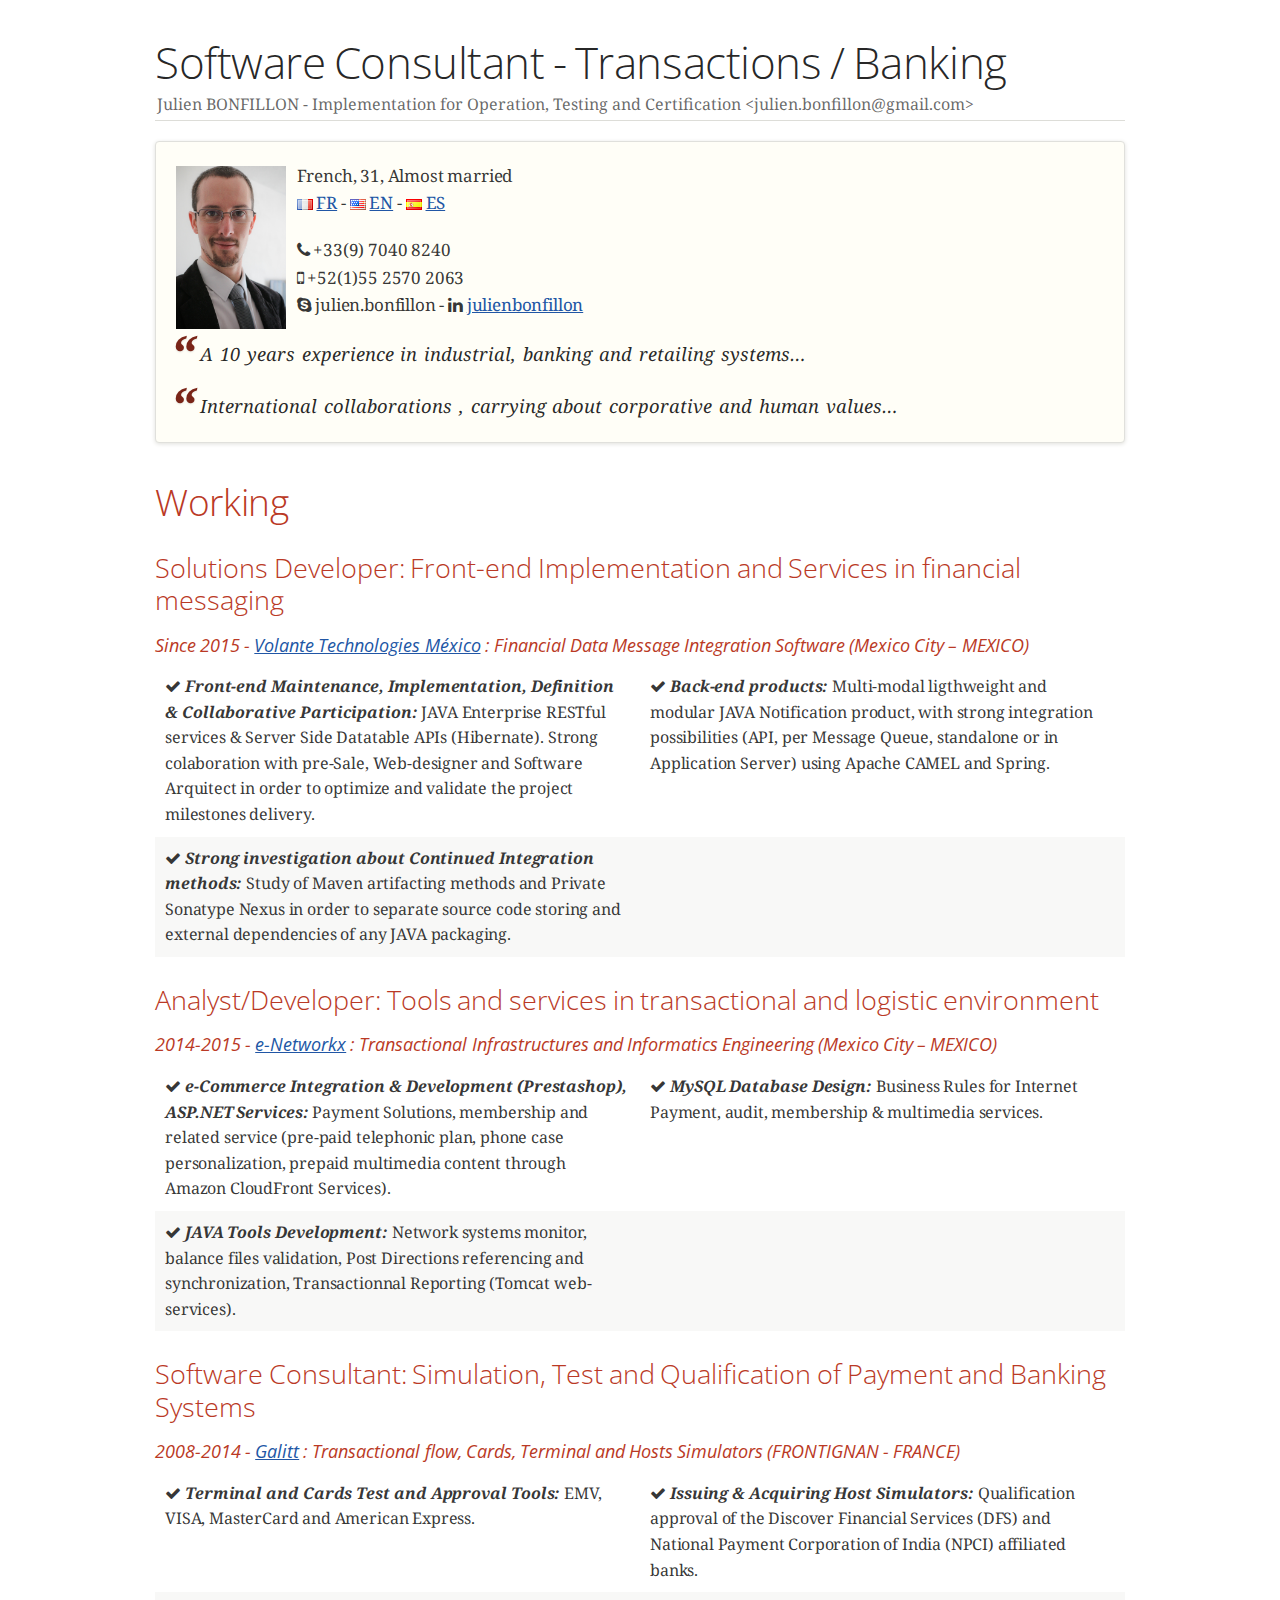
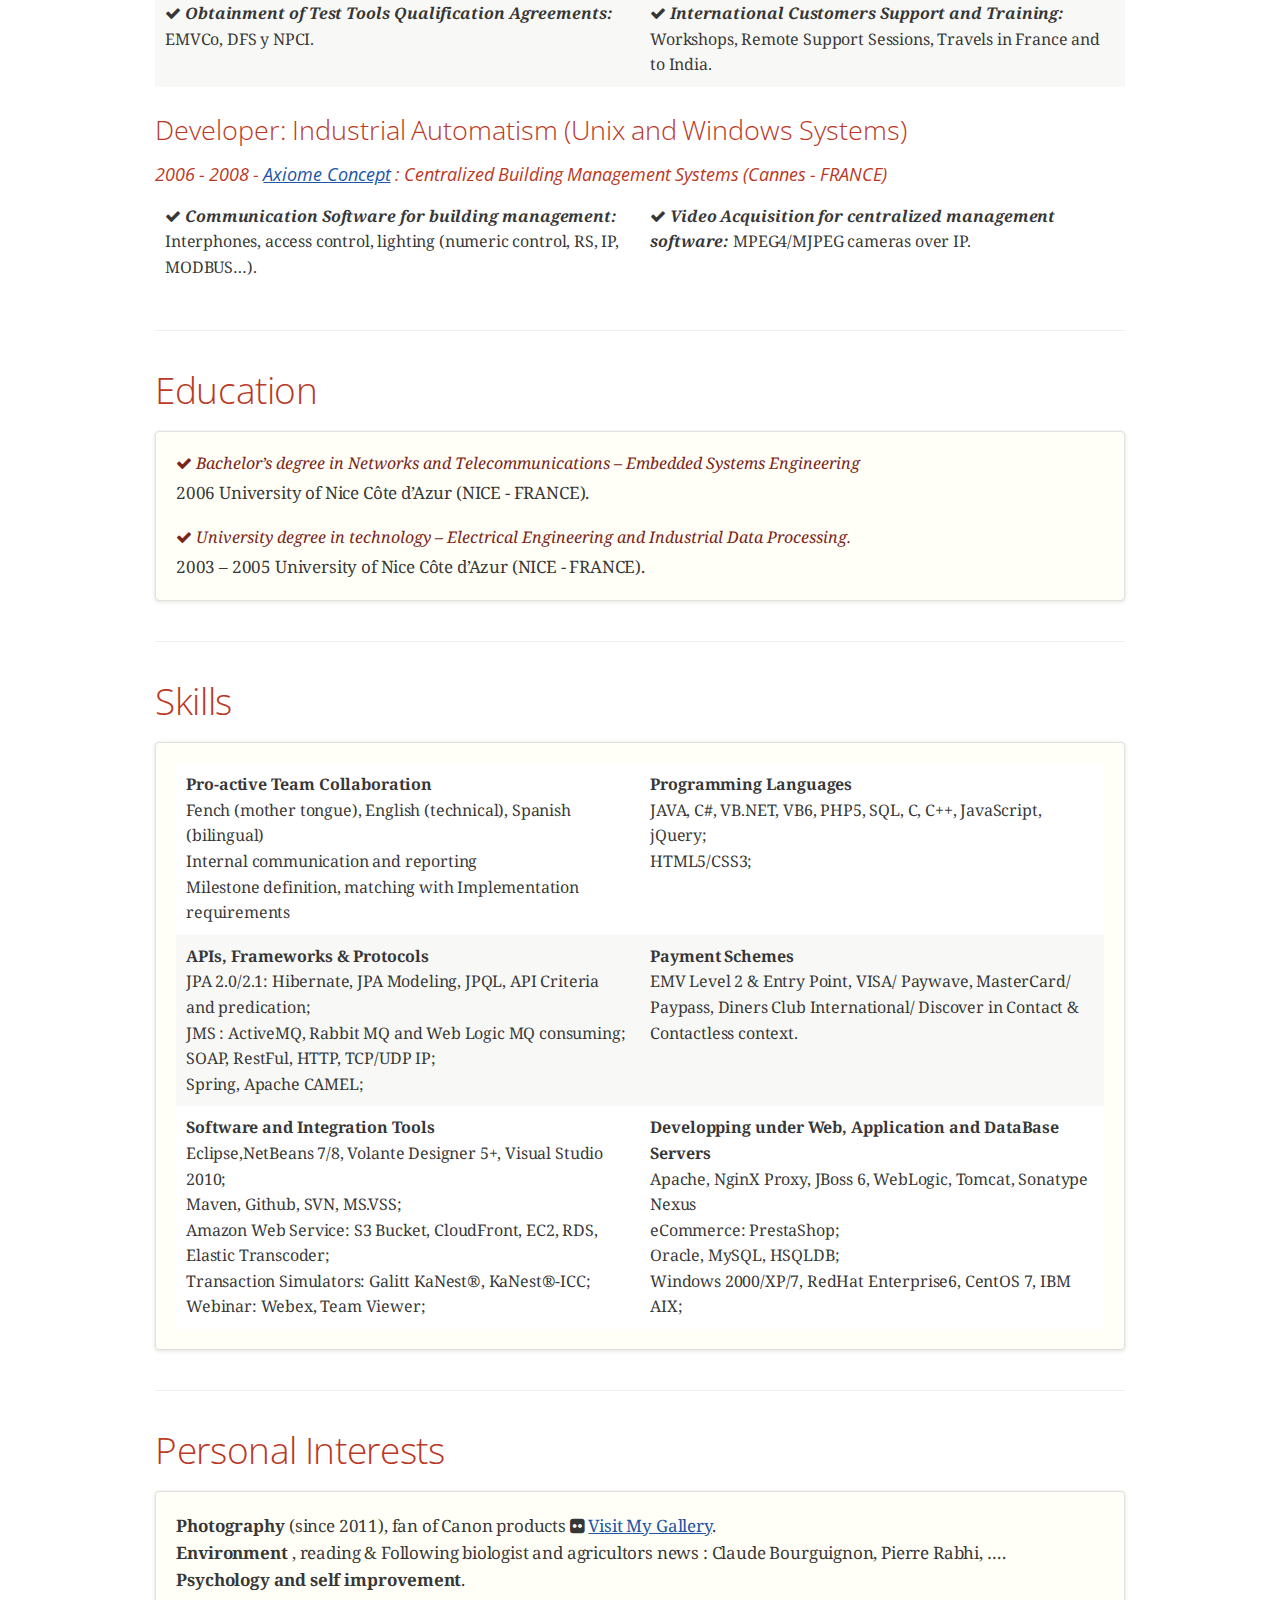
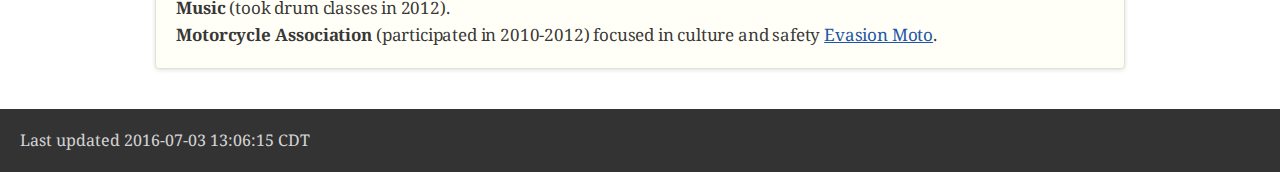
==== commit 448da5a6: "Tables layout update" ====
--- a/index.html
+++ b/index.html
@@ -473,11 +473,11 @@
 </colgroup>
 <tbody>
 <tr>
-<td class="tableblock halign-left valign-top"><p class="tableblock"><strong>Front-end Maintenance, Implementation, Definition &amp; Collaborative Participation</strong> : JAVA Enterprise RESTful services &amp; Server Side Datatable APIs  (Hibernate). Strong colaboration with pre-Sale, Web-designer and Software Arquitect in order to optimize and validate the project milestones delivery.</p></td>
-<td class="tableblock halign-left valign-top"><p class="tableblock"><strong>Back-end products</strong> : Multi-modal ligthweight and modular JAVA Notification product, with strong integration possibilities (API, per Message Queue, standalone or in Application Server) using Apache CAMEL and Spring.</p></td>
-</tr>
-<tr>
-<td class="tableblock halign-left valign-top"><p class="tableblock"><strong>Strong investigation about Continued Integration methods</strong> : Study of Maven artifacting methods and Private Sonatype Nexus in order to separate source code storing and external dependencies of any JAVA packaging.</p></td>
+<td class="tableblock halign-left valign-top"><p class="tableblock"><strong><em><span class="icon"><i class="fa fa-check"></i></span> Front-end Maintenance, Implementation, Definition &amp; Collaborative Participation:</em></strong> JAVA Enterprise RESTful services &amp; Server Side Datatable APIs  (Hibernate). Strong colaboration with pre-Sale, Web-designer and Software Arquitect in order to optimize and validate the project milestones delivery.</p></td>
+<td class="tableblock halign-left valign-top"><p class="tableblock"><strong><em><span class="icon"><i class="fa fa-check"></i></span> Back-end products:</em></strong> Multi-modal ligthweight and modular JAVA Notification product, with strong integration possibilities (API, per Message Queue, standalone or in Application Server) using Apache CAMEL and Spring.</p></td>
+</tr>
+<tr>
+<td class="tableblock halign-left valign-top"><p class="tableblock"><strong><em><span class="icon"><i class="fa fa-check"></i></span> Strong investigation about Continued Integration methods:</em></strong> Study of Maven artifacting methods and Private Sonatype Nexus in order to separate source code storing and external dependencies of any JAVA packaging.</p></td>
 <td class="tableblock halign-left valign-top"></td>
 </tr>
 </tbody>
@@ -495,11 +495,11 @@
 </colgroup>
 <tbody>
 <tr>
-<td class="tableblock halign-left valign-top"><p class="tableblock"><strong>e-Commerce Integration &amp; Development (Prestashop), ASP.NET Services</strong> : Payment Solutions, membership and related service (pre-paid telephonic plan, phone case personalization, prepaid multimedia content through Amazon CloudFront Services).</p></td>
-<td class="tableblock halign-left valign-top"><p class="tableblock"><strong>MySQL Database Design</strong> : Business Rules for Internet Payment, audit, membership &amp; multimedia services.</p></td>
-</tr>
-<tr>
-<td class="tableblock halign-left valign-top"><p class="tableblock"><strong>JAVA Tools Development</strong> : Network systems monitor, balance files validation, Post Directions referencing and synchronization, Transactionnal Reporting (Tomcat web-services).</p></td>
+<td class="tableblock halign-left valign-top"><p class="tableblock"><strong><em><span class="icon"><i class="fa fa-check"></i></span> e-Commerce Integration &amp; Development (Prestashop), ASP.NET Services:</em></strong> Payment Solutions, membership and related service (pre-paid telephonic plan, phone case personalization, prepaid multimedia content through Amazon CloudFront Services).</p></td>
+<td class="tableblock halign-left valign-top"><p class="tableblock"><strong><em><span class="icon"><i class="fa fa-check"></i></span> MySQL Database Design:</em></strong> Business Rules for Internet Payment, audit, membership &amp; multimedia services.</p></td>
+</tr>
+<tr>
+<td class="tableblock halign-left valign-top"><p class="tableblock"><strong><em><span class="icon"><i class="fa fa-check"></i></span> JAVA Tools Development:</em></strong> Network systems monitor, balance files validation, Post Directions referencing and synchronization, Transactionnal Reporting (Tomcat web-services).</p></td>
 <td class="tableblock halign-left valign-top"></td>
 </tr>
 </tbody>
@@ -517,12 +517,12 @@
 </colgroup>
 <tbody>
 <tr>
-<td class="tableblock halign-left valign-top"><p class="tableblock"><strong>Terminal and Cards Test and Approval Tools</strong> : EMV, VISA, MasterCard and American Express.</p></td>
-<td class="tableblock halign-left valign-top"><p class="tableblock"><strong>Issuing &amp; Acquiring Host Simulators</strong> : Qualification approval of the Discover Financial Services (DFS) and National Payment Corporation of India (NPCI) affiliated banks.</p></td>
-</tr>
-<tr>
-<td class="tableblock halign-left valign-top"><p class="tableblock"><strong>Obtainment of Test Tools Qualification Agreements</strong> : EMVCo, DFS y NPCI.</p></td>
-<td class="tableblock halign-left valign-top"><p class="tableblock"><strong>International Customers Support and Training</strong> : Workshops, Remote Support Sessions, Travels in France and to India.</p></td>
+<td class="tableblock halign-left valign-top"><p class="tableblock"><strong><em><span class="icon"><i class="fa fa-check"></i></span> Terminal and Cards Test and Approval Tools:</em></strong> EMV, VISA, MasterCard and American Express.</p></td>
+<td class="tableblock halign-left valign-top"><p class="tableblock"><strong><em><span class="icon"><i class="fa fa-check"></i></span> Issuing &amp; Acquiring Host Simulators:</em></strong> Qualification approval of the Discover Financial Services (DFS) and National Payment Corporation of India (NPCI) affiliated banks.</p></td>
+</tr>
+<tr>
+<td class="tableblock halign-left valign-top"><p class="tableblock"><strong><em><span class="icon"><i class="fa fa-check"></i></span> Obtainment of Test Tools Qualification Agreements:</em></strong> EMVCo, DFS y NPCI.</p></td>
+<td class="tableblock halign-left valign-top"><p class="tableblock"><strong><em><span class="icon"><i class="fa fa-check"></i></span> International Customers Support and Training:</em></strong> Workshops, Remote Support Sessions, Travels in France and to India.</p></td>
 </tr>
 </tbody>
 </table>
@@ -539,8 +539,8 @@
 </colgroup>
 <tbody>
 <tr>
-<td class="tableblock halign-left valign-top"><p class="tableblock"><strong>Communication Software for building management</strong> : Interphones, access control, lighting (numeric control, RS, IP, MODBUS&#8230;&#8203;).</p></td>
-<td class="tableblock halign-left valign-top"><p class="tableblock"><strong>Video Acquisition for centralized management software</strong> : MPEG4/MJPEG cameras over IP.</p></td>
+<td class="tableblock halign-left valign-top"><p class="tableblock"><strong><em><span class="icon"><i class="fa fa-check"></i></span> Communication Software for building management:</em></strong> Interphones, access control, lighting (numeric control, RS, IP, MODBUS&#8230;&#8203;).</p></td>
+<td class="tableblock halign-left valign-top"><p class="tableblock"><strong><em><span class="icon"><i class="fa fa-check"></i></span> Video Acquisition for centralized management software:</em></strong> MPEG4/MJPEG cameras over IP.</p></td>
 </tr>
 </tbody>
 </table>
@@ -632,7 +632,7 @@
 </div>
 <div id="footer">
 <div id="footer-text">
-Last updated 2016-07-03 12:42:50 CDT
+Last updated 2016-07-03 13:06:15 CDT
 </div>
 </div>
 </body>
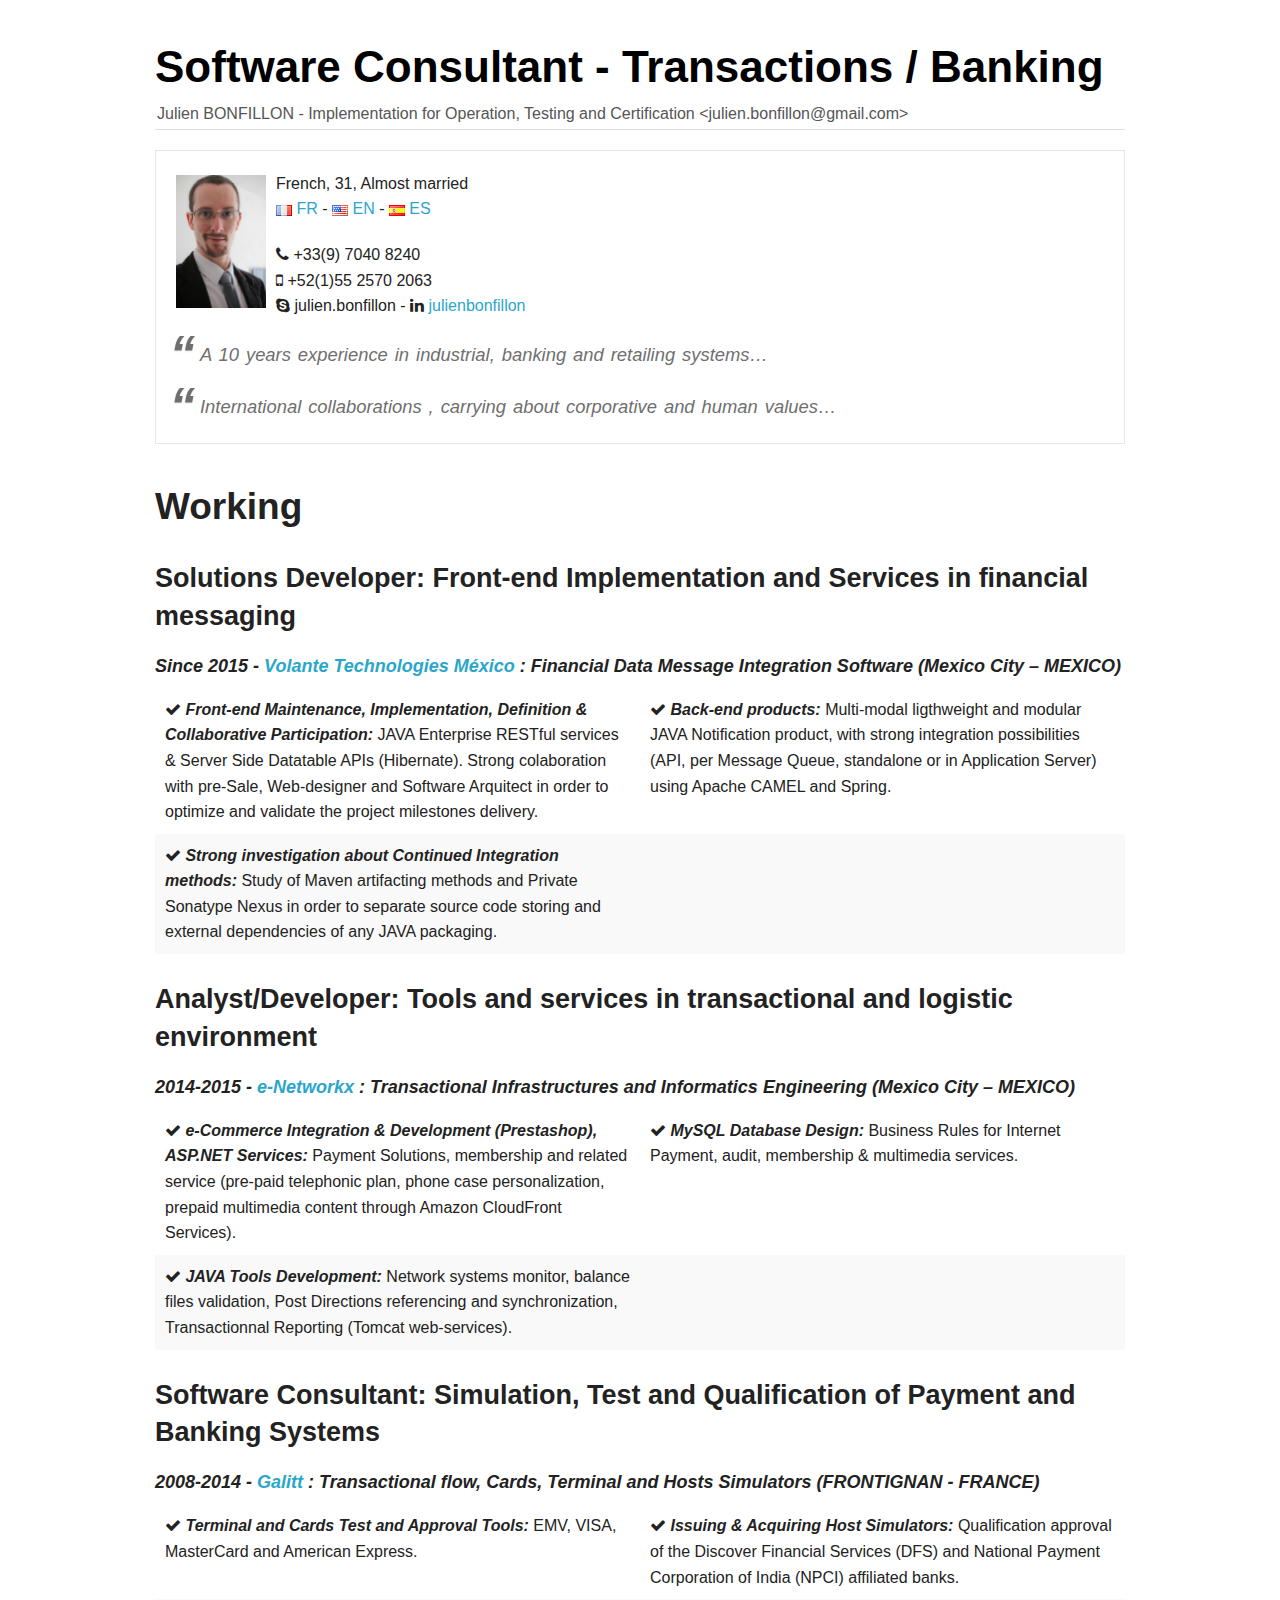
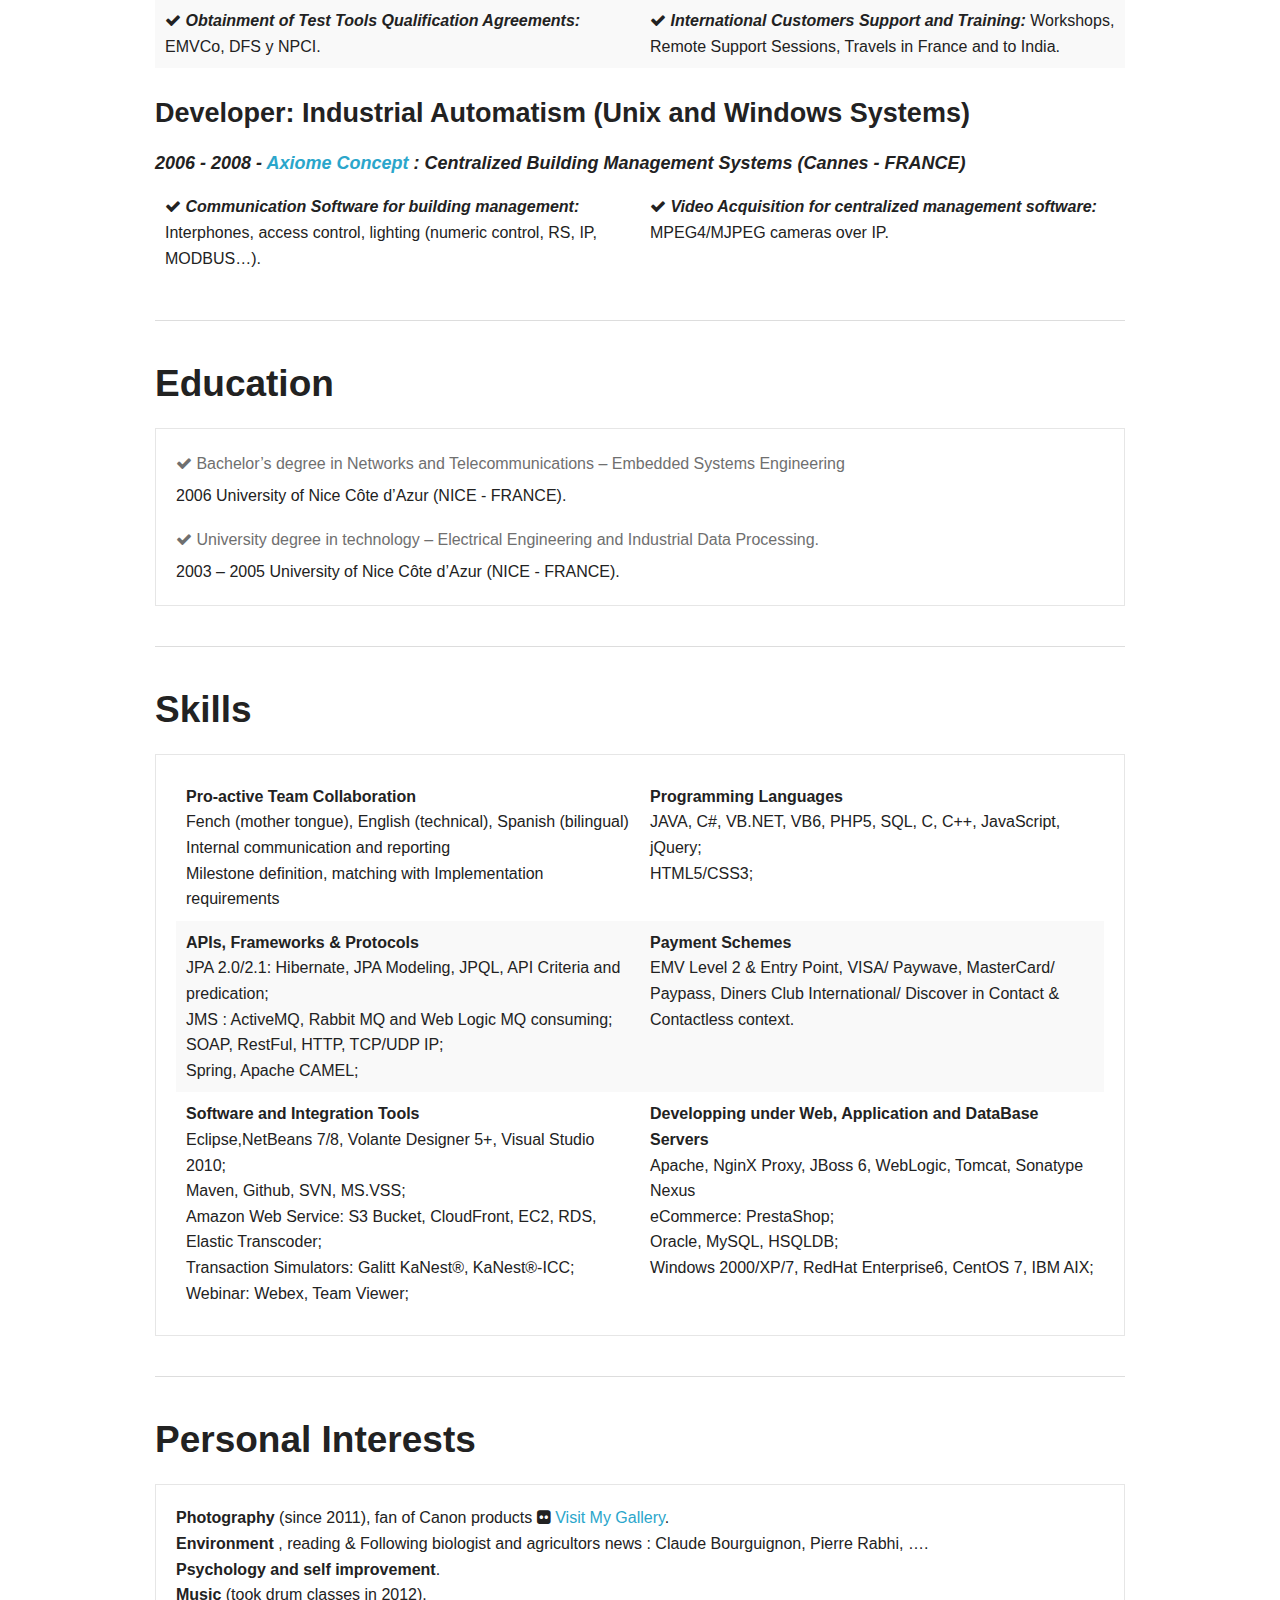
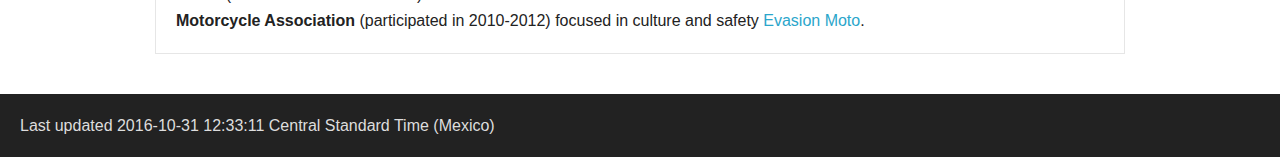
==== commit 55453b57: "Testing foundation Stylesheet factory" ====
--- a/index.html
+++ b/index.html
@@ -4,420 +4,694 @@
 <meta charset="UTF-8">
 <!--[if IE]><meta http-equiv="X-UA-Compatible" content="IE=edge"><![endif]-->
 <meta name="viewport" content="width=device-width, initial-scale=1.0">
-<meta name="generator" content="Asciidoctor 1.5.4">
+<meta name="generator" content="Asciidoctor 1.5.5">
 <meta name="author" content="Julien BONFILLON - Implementation for Operation, Testing and Certification &lt;julien.bonfillon@gmail.com&gt;">
 <title>Software Consultant - Transactions / Banking</title>
-<link rel="stylesheet" href="https://fonts.googleapis.com/css?family=Open+Sans:300,300italic,400,400italic,600,600italic%7CNoto+Serif:400,400italic,700,700italic%7CDroid+Sans+Mono:400,700">
 <style>
-/* Asciidoctor default stylesheet | MIT License | http://asciidoctor.org */
-/* Remove comment around @import statement below when using as a custom stylesheet */
-/*@import "https://fonts.googleapis.com/css?family=Open+Sans:300,300italic,400,400italic,600,600italic%7CNoto+Serif:400,400italic,700,700italic%7CDroid+Sans+Mono:400,700";*/
-article,aside,details,figcaption,figure,footer,header,hgroup,main,nav,section,summary{display:block}
-audio,canvas,video{display:inline-block}
-audio:not([controls]){display:none;height:0}
-[hidden],template{display:none}
-script{display:none!important}
-html{font-family:sans-serif;-ms-text-size-adjust:100%;-webkit-text-size-adjust:100%}
-body{margin:0}
-a{background:transparent}
-a:focus{outline:thin dotted}
-a:active,a:hover{outline:0}
-h1{font-size:2em;margin:.67em 0}
-abbr[title]{border-bottom:1px dotted}
-b,strong{font-weight:bold}
-dfn{font-style:italic}
-hr{-moz-box-sizing:content-box;box-sizing:content-box;height:0}
-mark{background:#ff0;color:#000}
-code,kbd,pre,samp{font-family:monospace;font-size:1em}
-pre{white-space:pre-wrap}
-q{quotes:"\201C" "\201D" "\2018" "\2019"}
-small{font-size:80%}
-sub,sup{font-size:75%;line-height:0;position:relative;vertical-align:baseline}
-sup{top:-.5em}
-sub{bottom:-.25em}
-img{border:0}
-svg:not(:root){overflow:hidden}
-figure{margin:0}
-fieldset{border:1px solid silver;margin:0 2px;padding:.35em .625em .75em}
-legend{border:0;padding:0}
-button,input,select,textarea{font-family:inherit;font-size:100%;margin:0}
-button,input{line-height:normal}
-button,select{text-transform:none}
-button,html input[type="button"],input[type="reset"],input[type="submit"]{-webkit-appearance:button;cursor:pointer}
-button[disabled],html input[disabled]{cursor:default}
-input[type="checkbox"],input[type="radio"]{box-sizing:border-box;padding:0}
-input[type="search"]{-webkit-appearance:textfield;-moz-box-sizing:content-box;-webkit-box-sizing:content-box;box-sizing:content-box}
-input[type="search"]::-webkit-search-cancel-button,input[type="search"]::-webkit-search-decoration{-webkit-appearance:none}
-button::-moz-focus-inner,input::-moz-focus-inner{border:0;padding:0}
-textarea{overflow:auto;vertical-align:top}
-table{border-collapse:collapse;border-spacing:0}
-*,*:before,*:after{-moz-box-sizing:border-box;-webkit-box-sizing:border-box;box-sizing:border-box}
-html,body{font-size:100%}
-body{background:#fff;color:rgba(0,0,0,.8);padding:0;margin:0;font-family:"Noto Serif","DejaVu Serif",serif;font-weight:400;font-style:normal;line-height:1;position:relative;cursor:auto}
-a:hover{cursor:pointer}
-img,object,embed{max-width:100%;height:auto}
-object,embed{height:100%}
-img{-ms-interpolation-mode:bicubic}
-.left{float:left!important}
-.right{float:right!important}
-.text-left{text-align:left!important}
-.text-right{text-align:right!important}
-.text-center{text-align:center!important}
-.text-justify{text-align:justify!important}
-.hide{display:none}
-body{-webkit-font-smoothing:antialiased}
-img,object,svg{display:inline-block;vertical-align:middle}
-textarea{height:auto;min-height:50px}
-select{width:100%}
-.center{margin-left:auto;margin-right:auto}
-.spread{width:100%}
-p.lead,.paragraph.lead>p,#preamble>.sectionbody>.paragraph:first-of-type p{font-size:1.21875em;line-height:1.6}
-.subheader,.admonitionblock td.content>.title,.audioblock>.title,.exampleblock>.title,.imageblock>.title,.listingblock>.title,.literalblock>.title,.stemblock>.title,.openblock>.title,.paragraph>.title,.quoteblock>.title,table.tableblock>.title,.verseblock>.title,.videoblock>.title,.dlist>.title,.olist>.title,.ulist>.title,.qlist>.title,.hdlist>.title{line-height:1.45;color:#7a2518;font-weight:400;margin-top:0;margin-bottom:.25em}
-div,dl,dt,dd,ul,ol,li,h1,h2,h3,#toctitle,.sidebarblock>.content>.title,h4,h5,h6,pre,form,p,blockquote,th,td{margin:0;padding:0;direction:ltr}
-a{color:#2156a5;text-decoration:underline;line-height:inherit}
-a:hover,a:focus{color:#1d4b8f}
-a img{border:none}
-p{font-family:inherit;font-weight:400;font-size:1em;line-height:1.6;margin-bottom:1.25em;text-rendering:optimizeLegibility}
-p aside{font-size:.875em;line-height:1.35;font-style:italic}
-h1,h2,h3,#toctitle,.sidebarblock>.content>.title,h4,h5,h6{font-family:"Open Sans","DejaVu Sans",sans-serif;font-weight:300;font-style:normal;color:#ba3925;text-rendering:optimizeLegibility;margin-top:1em;margin-bottom:.5em;line-height:1.0125em}
-h1 small,h2 small,h3 small,#toctitle small,.sidebarblock>.content>.title small,h4 small,h5 small,h6 small{font-size:60%;color:#e99b8f;line-height:0}
-h1{font-size:2.125em}
-h2{font-size:1.6875em}
-h3,#toctitle,.sidebarblock>.content>.title{font-size:1.375em}
-h4,h5{font-size:1.125em}
-h6{font-size:1em}
-hr{border:solid #ddddd8;border-width:1px 0 0;clear:both;margin:1.25em 0 1.1875em;height:0}
-em,i{font-style:italic;line-height:inherit}
-strong,b{font-weight:bold;line-height:inherit}
-small{font-size:60%;line-height:inherit}
-code{font-family:"Droid Sans Mono","DejaVu Sans Mono",monospace;font-weight:400;color:rgba(0,0,0,.9)}
-ul,ol,dl{font-size:1em;line-height:1.6;margin-bottom:1.25em;list-style-position:outside;font-family:inherit}
-ul,ol,ul.no-bullet,ol.no-bullet{margin-left:1.5em}
-ul li ul,ul li ol{margin-left:1.25em;margin-bottom:0;font-size:1em}
-ul.square li ul,ul.circle li ul,ul.disc li ul{list-style:inherit}
-ul.square{list-style-type:square}
-ul.circle{list-style-type:circle}
-ul.disc{list-style-type:disc}
-ul.no-bullet{list-style:none}
-ol li ul,ol li ol{margin-left:1.25em;margin-bottom:0}
-dl dt{margin-bottom:.3125em;font-weight:bold}
-dl dd{margin-bottom:1.25em}
-abbr,acronym{text-transform:uppercase;font-size:90%;color:rgba(0,0,0,.8);border-bottom:1px dotted #ddd;cursor:help}
-abbr{text-transform:none}
-blockquote{margin:0 0 1.25em;padding:.5625em 1.25em 0 1.1875em;border-left:1px solid #ddd}
-blockquote cite{display:block;font-size:.9375em;color:rgba(0,0,0,.6)}
-blockquote cite:before{content:"\2014 \0020"}
-blockquote cite a,blockquote cite a:visited{color:rgba(0,0,0,.6)}
-blockquote,blockquote p{line-height:1.6;color:rgba(0,0,0,.85)}
-@media only screen and (min-width:768px){h1,h2,h3,#toctitle,.sidebarblock>.content>.title,h4,h5,h6{line-height:1.2}
-h1{font-size:2.75em}
-h2{font-size:2.3125em}
-h3,#toctitle,.sidebarblock>.content>.title{font-size:1.6875em}
-h4{font-size:1.4375em}}
-table{background:#fff;margin-bottom:1.25em;border:solid 1px #dedede}
-table thead,table tfoot{background:#f7f8f7;font-weight:bold}
-table thead tr th,table thead tr td,table tfoot tr th,table tfoot tr td{padding:.5em .625em .625em;font-size:inherit;color:rgba(0,0,0,.8);text-align:left}
-table tr th,table tr td{padding:.5625em .625em;font-size:inherit;color:rgba(0,0,0,.8)}
-table tr.even,table tr.alt,table tr:nth-of-type(even){background:#f8f8f7}
-table thead tr th,table tfoot tr th,table tbody tr td,table tr td,table tfoot tr td{display:table-cell;line-height:1.6}
-body{tab-size:4}
-h1,h2,h3,#toctitle,.sidebarblock>.content>.title,h4,h5,h6{line-height:1.2;word-spacing:-.05em}
-h1 strong,h2 strong,h3 strong,#toctitle strong,.sidebarblock>.content>.title strong,h4 strong,h5 strong,h6 strong{font-weight:400}
-.clearfix:before,.clearfix:after,.float-group:before,.float-group:after{content:" ";display:table}
-.clearfix:after,.float-group:after{clear:both}
-*:not(pre)>code{font-size:.9375em;font-style:normal!important;letter-spacing:0;padding:.1em .5ex;word-spacing:-.15em;background-color:#f7f7f8;-webkit-border-radius:4px;border-radius:4px;line-height:1.45;text-rendering:optimizeSpeed}
-pre,pre>code{line-height:1.45;color:rgba(0,0,0,.9);font-family:"Droid Sans Mono","DejaVu Sans Mono",monospace;font-weight:400;text-rendering:optimizeSpeed}
-.keyseq{color:rgba(51,51,51,.8)}
-kbd{font-family:"Droid Sans Mono","DejaVu Sans Mono",monospace;display:inline-block;color:rgba(0,0,0,.8);font-size:.65em;line-height:1.45;background-color:#f7f7f7;border:1px solid #ccc;-webkit-border-radius:3px;border-radius:3px;-webkit-box-shadow:0 1px 0 rgba(0,0,0,.2),0 0 0 .1em white inset;box-shadow:0 1px 0 rgba(0,0,0,.2),0 0 0 .1em #fff inset;margin:0 .15em;padding:.2em .5em;vertical-align:middle;position:relative;top:-.1em;white-space:nowrap}
-.keyseq kbd:first-child{margin-left:0}
-.keyseq kbd:last-child{margin-right:0}
-.menuseq,.menu{color:rgba(0,0,0,.8)}
-b.button:before,b.button:after{position:relative;top:-1px;font-weight:400}
-b.button:before{content:"[";padding:0 3px 0 2px}
-b.button:after{content:"]";padding:0 2px 0 3px}
-p a>code:hover{color:rgba(0,0,0,.9)}
-#header,#content,#footnotes,#footer{width:100%;margin-left:auto;margin-right:auto;margin-top:0;margin-bottom:0;max-width:62.5em;*zoom:1;position:relative;padding-left:.9375em;padding-right:.9375em}
-#header:before,#header:after,#content:before,#content:after,#footnotes:before,#footnotes:after,#footer:before,#footer:after{content:" ";display:table}
-#header:after,#content:after,#footnotes:after,#footer:after{clear:both}
-#content{margin-top:1.25em}
-#content:before{content:none}
-#header>h1:first-child{color:rgba(0,0,0,.85);margin-top:2.25rem;margin-bottom:0}
-#header>h1:first-child+#toc{margin-top:8px;border-top:1px solid #ddddd8}
-#header>h1:only-child,body.toc2 #header>h1:nth-last-child(2){border-bottom:1px solid #ddddd8;padding-bottom:8px}
-#header .details{border-bottom:1px solid #ddddd8;line-height:1.45;padding-top:.25em;padding-bottom:.25em;padding-left:.25em;color:rgba(0,0,0,.6);display:-ms-flexbox;display:-webkit-flex;display:flex;-ms-flex-flow:row wrap;-webkit-flex-flow:row wrap;flex-flow:row wrap}
-#header .details span:first-child{margin-left:-.125em}
-#header .details span.email a{color:rgba(0,0,0,.85)}
-#header .details br{display:none}
-#header .details br+span:before{content:"\00a0\2013\00a0"}
-#header .details br+span.author:before{content:"\00a0\22c5\00a0";color:rgba(0,0,0,.85)}
-#header .details br+span#revremark:before{content:"\00a0|\00a0"}
-#header #revnumber{text-transform:capitalize}
-#header #revnumber:after{content:"\00a0"}
-#content>h1:first-child:not([class]){color:rgba(0,0,0,.85);border-bottom:1px solid #ddddd8;padding-bottom:8px;margin-top:0;padding-top:1rem;margin-bottom:1.25rem}
-#toc{border-bottom:1px solid #efefed;padding-bottom:.5em}
-#toc>ul{margin-left:.125em}
-#toc ul.sectlevel0>li>a{font-style:italic}
-#toc ul.sectlevel0 ul.sectlevel1{margin:.5em 0}
-#toc ul{font-family:"Open Sans","DejaVu Sans",sans-serif;list-style-type:none}
-#toc li{line-height:1.3334;margin-top:.3334em}
-#toc a{text-decoration:none}
-#toc a:active{text-decoration:underline}
-#toctitle{color:#7a2518;font-size:1.2em}
-@media only screen and (min-width:768px){#toctitle{font-size:1.375em}
-body.toc2{padding-left:15em;padding-right:0}
-#toc.toc2{margin-top:0!important;background-color:#f8f8f7;position:fixed;width:15em;left:0;top:0;border-right:1px solid #efefed;border-top-width:0!important;border-bottom-width:0!important;z-index:1000;padding:1.25em 1em;height:100%;overflow:auto}
-#toc.toc2 #toctitle{margin-top:0;margin-bottom:.8rem;font-size:1.2em}
-#toc.toc2>ul{font-size:.9em;margin-bottom:0}
-#toc.toc2 ul ul{margin-left:0;padding-left:1em}
-#toc.toc2 ul.sectlevel0 ul.sectlevel1{padding-left:0;margin-top:.5em;margin-bottom:.5em}
-body.toc2.toc-right{padding-left:0;padding-right:15em}
-body.toc2.toc-right #toc.toc2{border-right-width:0;border-left:1px solid #efefed;left:auto;right:0}}
-@media only screen and (min-width:1280px){body.toc2{padding-left:20em;padding-right:0}
-#toc.toc2{width:20em}
-#toc.toc2 #toctitle{font-size:1.375em}
-#toc.toc2>ul{font-size:.95em}
-#toc.toc2 ul ul{padding-left:1.25em}
-body.toc2.toc-right{padding-left:0;padding-right:20em}}
-#content #toc{border-style:solid;border-width:1px;border-color:#e0e0dc;margin-bottom:1.25em;padding:1.25em;background:#f8f8f7;-webkit-border-radius:4px;border-radius:4px}
-#content #toc>:first-child{margin-top:0}
-#content #toc>:last-child{margin-bottom:0}
-#footer{max-width:100%;background-color:rgba(0,0,0,.8);padding:1.25em}
-#footer-text{color:rgba(255,255,255,.8);line-height:1.44}
-.sect1{padding-bottom:.625em}
-@media only screen and (min-width:768px){.sect1{padding-bottom:1.25em}}
-.sect1+.sect1{border-top:1px solid #efefed}
-#content h1>a.anchor,h2>a.anchor,h3>a.anchor,#toctitle>a.anchor,.sidebarblock>.content>.title>a.anchor,h4>a.anchor,h5>a.anchor,h6>a.anchor{position:absolute;z-index:1001;width:1.5ex;margin-left:-1.5ex;display:block;text-decoration:none!important;visibility:hidden;text-align:center;font-weight:400}
-#content h1>a.anchor:before,h2>a.anchor:before,h3>a.anchor:before,#toctitle>a.anchor:before,.sidebarblock>.content>.title>a.anchor:before,h4>a.anchor:before,h5>a.anchor:before,h6>a.anchor:before{content:"\00A7";font-size:.85em;display:block;padding-top:.1em}
-#content h1:hover>a.anchor,#content h1>a.anchor:hover,h2:hover>a.anchor,h2>a.anchor:hover,h3:hover>a.anchor,#toctitle:hover>a.anchor,.sidebarblock>.content>.title:hover>a.anchor,h3>a.anchor:hover,#toctitle>a.anchor:hover,.sidebarblock>.content>.title>a.anchor:hover,h4:hover>a.anchor,h4>a.anchor:hover,h5:hover>a.anchor,h5>a.anchor:hover,h6:hover>a.anchor,h6>a.anchor:hover{visibility:visible}
-#content h1>a.link,h2>a.link,h3>a.link,#toctitle>a.link,.sidebarblock>.content>.title>a.link,h4>a.link,h5>a.link,h6>a.link{color:#ba3925;text-decoration:none}
-#content h1>a.link:hover,h2>a.link:hover,h3>a.link:hover,#toctitle>a.link:hover,.sidebarblock>.content>.title>a.link:hover,h4>a.link:hover,h5>a.link:hover,h6>a.link:hover{color:#a53221}
-.audioblock,.imageblock,.literalblock,.listingblock,.stemblock,.videoblock{margin-bottom:1.25em}
-.admonitionblock td.content>.title,.audioblock>.title,.exampleblock>.title,.imageblock>.title,.listingblock>.title,.literalblock>.title,.stemblock>.title,.openblock>.title,.paragraph>.title,.quoteblock>.title,table.tableblock>.title,.verseblock>.title,.videoblock>.title,.dlist>.title,.olist>.title,.ulist>.title,.qlist>.title,.hdlist>.title{text-rendering:optimizeLegibility;text-align:left;font-family:"Noto Serif","DejaVu Serif",serif;font-size:1rem;font-style:italic}
-table.tableblock>caption.title{white-space:nowrap;overflow:visible;max-width:0}
-.paragraph.lead>p,#preamble>.sectionbody>.paragraph:first-of-type p{color:rgba(0,0,0,.85)}
-table.tableblock #preamble>.sectionbody>.paragraph:first-of-type p{font-size:inherit}
-.admonitionblock>table{border-collapse:separate;border:0;background:none;width:100%}
-.admonitionblock>table td.icon{text-align:center;width:80px}
-.admonitionblock>table td.icon img{max-width:none}
-.admonitionblock>table td.icon .title{font-weight:bold;font-family:"Open Sans","DejaVu Sans",sans-serif;text-transform:uppercase}
-.admonitionblock>table td.content{padding-left:1.125em;padding-right:1.25em;border-left:1px solid #ddddd8;color:rgba(0,0,0,.6)}
-.admonitionblock>table td.content>:last-child>:last-child{margin-bottom:0}
-.exampleblock>.content{border-style:solid;border-width:1px;border-color:#e6e6e6;margin-bottom:1.25em;padding:1.25em;background:#fff;-webkit-border-radius:4px;border-radius:4px}
-.exampleblock>.content>:first-child{margin-top:0}
-.exampleblock>.content>:last-child{margin-bottom:0}
-.sidebarblock{border-style:solid;border-width:1px;border-color:#e0e0dc;margin-bottom:1.25em;padding:1.25em;background:#f8f8f7;-webkit-border-radius:4px;border-radius:4px}
-.sidebarblock>:first-child{margin-top:0}
-.sidebarblock>:last-child{margin-bottom:0}
-.sidebarblock>.content>.title{color:#7a2518;margin-top:0;text-align:center}
-.exampleblock>.content>:last-child>:last-child,.exampleblock>.content .olist>ol>li:last-child>:last-child,.exampleblock>.content .ulist>ul>li:last-child>:last-child,.exampleblock>.content .qlist>ol>li:last-child>:last-child,.sidebarblock>.content>:last-child>:last-child,.sidebarblock>.content .olist>ol>li:last-child>:last-child,.sidebarblock>.content .ulist>ul>li:last-child>:last-child,.sidebarblock>.content .qlist>ol>li:last-child>:last-child{margin-bottom:0}
-.literalblock pre,.listingblock pre:not(.highlight),.listingblock pre[class="highlight"],.listingblock pre[class^="highlight "],.listingblock pre.CodeRay,.listingblock pre.prettyprint{background:#f7f7f8}
-.sidebarblock .literalblock pre,.sidebarblock .listingblock pre:not(.highlight),.sidebarblock .listingblock pre[class="highlight"],.sidebarblock .listingblock pre[class^="highlight "],.sidebarblock .listingblock pre.CodeRay,.sidebarblock .listingblock pre.prettyprint{background:#f2f1f1}
-.literalblock pre,.literalblock pre[class],.listingblock pre,.listingblock pre[class]{-webkit-border-radius:4px;border-radius:4px;word-wrap:break-word;padding:1em;font-size:.8125em}
-.literalblock pre.nowrap,.literalblock pre[class].nowrap,.listingblock pre.nowrap,.listingblock pre[class].nowrap{overflow-x:auto;white-space:pre;word-wrap:normal}
-@media only screen and (min-width:768px){.literalblock pre,.literalblock pre[class],.listingblock pre,.listingblock pre[class]{font-size:.90625em}}
-@media only screen and (min-width:1280px){.literalblock pre,.literalblock pre[class],.listingblock pre,.listingblock pre[class]{font-size:1em}}
-.literalblock.output pre{color:#f7f7f8;background-color:rgba(0,0,0,.9)}
-.listingblock pre.highlightjs{padding:0}
-.listingblock pre.highlightjs>code{padding:1em;-webkit-border-radius:4px;border-radius:4px}
-.listingblock pre.prettyprint{border-width:0}
-.listingblock>.content{position:relative}
-.listingblock code[data-lang]:before{display:none;content:attr(data-lang);position:absolute;font-size:.75em;top:.425rem;right:.5rem;line-height:1;text-transform:uppercase;color:#999}
-.listingblock:hover code[data-lang]:before{display:block}
-.listingblock.terminal pre .command:before{content:attr(data-prompt);padding-right:.5em;color:#999}
-.listingblock.terminal pre .command:not([data-prompt]):before{content:"$"}
-table.pyhltable{border-collapse:separate;border:0;margin-bottom:0;background:none}
-table.pyhltable td{vertical-align:top;padding-top:0;padding-bottom:0;line-height:1.45}
-table.pyhltable td.code{padding-left:.75em;padding-right:0}
-pre.pygments .lineno,table.pyhltable td:not(.code){color:#999;padding-left:0;padding-right:.5em;border-right:1px solid #ddddd8}
-pre.pygments .lineno{display:inline-block;margin-right:.25em}
-table.pyhltable .linenodiv{background:none!important;padding-right:0!important}
-.quoteblock{margin:0 1em 1.25em 1.5em;display:table}
-.quoteblock>.title{margin-left:-1.5em;margin-bottom:.75em}
-.quoteblock blockquote,.quoteblock blockquote p{color:rgba(0,0,0,.85);font-size:1.15rem;line-height:1.75;word-spacing:.1em;letter-spacing:0;font-style:italic;text-align:justify}
-.quoteblock blockquote{margin:0;padding:0;border:0}
-.quoteblock blockquote:before{content:"\201c";float:left;font-size:2.75em;font-weight:bold;line-height:.6em;margin-left:-.6em;color:#7a2518;text-shadow:0 1px 2px rgba(0,0,0,.1)}
-.quoteblock blockquote>.paragraph:last-child p{margin-bottom:0}
-.quoteblock .attribution{margin-top:.5em;margin-right:.5ex;text-align:right}
-.quoteblock .quoteblock{margin-left:0;margin-right:0;padding:.5em 0;border-left:3px solid rgba(0,0,0,.6)}
-.quoteblock .quoteblock blockquote{padding:0 0 0 .75em}
-.quoteblock .quoteblock blockquote:before{display:none}
-.verseblock{margin:0 1em 1.25em 1em}
-.verseblock pre{font-family:"Open Sans","DejaVu Sans",sans;font-size:1.15rem;color:rgba(0,0,0,.85);font-weight:300;text-rendering:optimizeLegibility}
-.verseblock pre strong{font-weight:400}
-.verseblock .attribution{margin-top:1.25rem;margin-left:.5ex}
-.quoteblock .attribution,.verseblock .attribution{font-size:.9375em;line-height:1.45;font-style:italic}
-.quoteblock .attribution br,.verseblock .attribution br{display:none}
-.quoteblock .attribution cite,.verseblock .attribution cite{display:block;letter-spacing:-.025em;color:rgba(0,0,0,.6)}
-.quoteblock.abstract{margin:0 0 1.25em 0;display:block}
-.quoteblock.abstract blockquote,.quoteblock.abstract blockquote p{text-align:left;word-spacing:0}
-.quoteblock.abstract blockquote:before,.quoteblock.abstract blockquote p:first-of-type:before{display:none}
-table.tableblock{max-width:100%;border-collapse:separate}
-table.tableblock td>.paragraph:last-child p>p:last-child,table.tableblock th>p:last-child,table.tableblock td>p:last-child{margin-bottom:0}
-table.tableblock,th.tableblock,td.tableblock{border:0 solid #dedede}
-table.grid-all th.tableblock,table.grid-all td.tableblock{border-width:0 1px 1px 0}
-table.grid-all tfoot>tr>th.tableblock,table.grid-all tfoot>tr>td.tableblock{border-width:1px 1px 0 0}
-table.grid-cols th.tableblock,table.grid-cols td.tableblock{border-width:0 1px 0 0}
-table.grid-all *>tr>.tableblock:last-child,table.grid-cols *>tr>.tableblock:last-child{border-right-width:0}
-table.grid-rows th.tableblock,table.grid-rows td.tableblock{border-width:0 0 1px 0}
-table.grid-all tbody>tr:last-child>th.tableblock,table.grid-all tbody>tr:last-child>td.tableblock,table.grid-all thead:last-child>tr>th.tableblock,table.grid-rows tbody>tr:last-child>th.tableblock,table.grid-rows tbody>tr:last-child>td.tableblock,table.grid-rows thead:last-child>tr>th.tableblock{border-bottom-width:0}
-table.grid-rows tfoot>tr>th.tableblock,table.grid-rows tfoot>tr>td.tableblock{border-width:1px 0 0 0}
-table.frame-all{border-width:1px}
-table.frame-sides{border-width:0 1px}
-table.frame-topbot{border-width:1px 0}
-th.halign-left,td.halign-left{text-align:left}
-th.halign-right,td.halign-right{text-align:right}
-th.halign-center,td.halign-center{text-align:center}
-th.valign-top,td.valign-top{vertical-align:top}
-th.valign-bottom,td.valign-bottom{vertical-align:bottom}
-th.valign-middle,td.valign-middle{vertical-align:middle}
-table thead th,table tfoot th{font-weight:bold}
-tbody tr th{display:table-cell;line-height:1.6;background:#f7f8f7}
-tbody tr th,tbody tr th p,tfoot tr th,tfoot tr th p{color:rgba(0,0,0,.8);font-weight:bold}
-p.tableblock>code:only-child{background:none;padding:0}
-p.tableblock{font-size:1em}
-td>div.verse{white-space:pre}
-ol{margin-left:1.75em}
-ul li ol{margin-left:1.5em}
-dl dd{margin-left:1.125em}
-dl dd:last-child,dl dd:last-child>:last-child{margin-bottom:0}
-ol>li p,ul>li p,ul dd,ol dd,.olist .olist,.ulist .ulist,.ulist .olist,.olist .ulist{margin-bottom:.625em}
-ul.unstyled,ol.unnumbered,ul.checklist,ul.none{list-style-type:none}
-ul.unstyled,ol.unnumbered,ul.checklist{margin-left:.625em}
-ul.checklist li>p:first-child>.fa-square-o:first-child,ul.checklist li>p:first-child>.fa-check-square-o:first-child{width:1em;font-size:.85em}
-ul.checklist li>p:first-child>input[type="checkbox"]:first-child{width:1em;position:relative;top:1px}
-ul.inline{margin:0 auto .625em auto;margin-left:-1.375em;margin-right:0;padding:0;list-style:none;overflow:hidden}
-ul.inline>li{list-style:none;float:left;margin-left:1.375em;display:block}
-ul.inline>li>*{display:block}
-.unstyled dl dt{font-weight:400;font-style:normal}
-ol.arabic{list-style-type:decimal}
-ol.decimal{list-style-type:decimal-leading-zero}
-ol.loweralpha{list-style-type:lower-alpha}
-ol.upperalpha{list-style-type:upper-alpha}
-ol.lowerroman{list-style-type:lower-roman}
-ol.upperroman{list-style-type:upper-roman}
-ol.lowergreek{list-style-type:lower-greek}
-.hdlist>table,.colist>table{border:0;background:none}
-.hdlist>table>tbody>tr,.colist>table>tbody>tr{background:none}
-td.hdlist1,td.hdlist2{vertical-align:top;padding:0 .625em}
-td.hdlist1{font-weight:bold;padding-bottom:1.25em}
-.literalblock+.colist,.listingblock+.colist{margin-top:-.5em}
-.colist>table tr>td:first-of-type{padding:0 .75em;line-height:1}
-.colist>table tr>td:last-of-type{padding:.25em 0}
-.thumb,.th{line-height:0;display:inline-block;border:solid 4px #fff;-webkit-box-shadow:0 0 0 1px #ddd;box-shadow:0 0 0 1px #ddd}
-.imageblock.left,.imageblock[style*="float: left"]{margin:.25em .625em 1.25em 0}
-.imageblock.right,.imageblock[style*="float: right"]{margin:.25em 0 1.25em .625em}
-.imageblock>.title{margin-bottom:0}
-.imageblock.thumb,.imageblock.th{border-width:6px}
-.imageblock.thumb>.title,.imageblock.th>.title{padding:0 .125em}
-.image.left,.image.right{margin-top:.25em;margin-bottom:.25em;display:inline-block;line-height:0}
-.image.left{margin-right:.625em}
-.image.right{margin-left:.625em}
-a.image{text-decoration:none;display:inline-block}
-a.image object{pointer-events:none}
-sup.footnote,sup.footnoteref{font-size:.875em;position:static;vertical-align:super}
-sup.footnote a,sup.footnoteref a{text-decoration:none}
-sup.footnote a:active,sup.footnoteref a:active{text-decoration:underline}
-#footnotes{padding-top:.75em;padding-bottom:.75em;margin-bottom:.625em}
-#footnotes hr{width:20%;min-width:6.25em;margin:-.25em 0 .75em 0;border-width:1px 0 0 0}
-#footnotes .footnote{padding:0 .375em 0 .225em;line-height:1.3334;font-size:.875em;margin-left:1.2em;text-indent:-1.05em;margin-bottom:.2em}
-#footnotes .footnote a:first-of-type{font-weight:bold;text-decoration:none}
-#footnotes .footnote:last-of-type{margin-bottom:0}
-#content #footnotes{margin-top:-.625em;margin-bottom:0;padding:.75em 0}
-.gist .file-data>table{border:0;background:#fff;width:100%;margin-bottom:0}
-.gist .file-data>table td.line-data{width:99%}
-div.unbreakable{page-break-inside:avoid}
-.big{font-size:larger}
-.small{font-size:smaller}
-.underline{text-decoration:underline}
-.overline{text-decoration:overline}
-.line-through{text-decoration:line-through}
-.aqua{color:#00bfbf}
-.aqua-background{background-color:#00fafa}
-.black{color:#000}
-.black-background{background-color:#000}
-.blue{color:#0000bf}
-.blue-background{background-color:#0000fa}
-.fuchsia{color:#bf00bf}
-.fuchsia-background{background-color:#fa00fa}
-.gray{color:#606060}
-.gray-background{background-color:#7d7d7d}
-.green{color:#006000}
-.green-background{background-color:#007d00}
-.lime{color:#00bf00}
-.lime-background{background-color:#00fa00}
-.maroon{color:#600000}
-.maroon-background{background-color:#7d0000}
-.navy{color:#000060}
-.navy-background{background-color:#00007d}
-.olive{color:#606000}
-.olive-background{background-color:#7d7d00}
-.purple{color:#600060}
-.purple-background{background-color:#7d007d}
-.red{color:#bf0000}
-.red-background{background-color:#fa0000}
-.silver{color:#909090}
-.silver-background{background-color:#bcbcbc}
-.teal{color:#006060}
-.teal-background{background-color:#007d7d}
-.white{color:#bfbfbf}
-.white-background{background-color:#fafafa}
-.yellow{color:#bfbf00}
-.yellow-background{background-color:#fafa00}
-span.icon>.fa{cursor:default}
-.admonitionblock td.icon [class^="fa icon-"]{font-size:2.5em;text-shadow:1px 1px 2px rgba(0,0,0,.5);cursor:default}
-.admonitionblock td.icon .icon-note:before{content:"\f05a";color:#19407c}
-.admonitionblock td.icon .icon-tip:before{content:"\f0eb";text-shadow:1px 1px 2px rgba(155,155,0,.8);color:#111}
-.admonitionblock td.icon .icon-warning:before{content:"\f071";color:#bf6900}
-.admonitionblock td.icon .icon-caution:before{content:"\f06d";color:#bf3400}
-.admonitionblock td.icon .icon-important:before{content:"\f06a";color:#bf0000}
-.conum[data-value]{display:inline-block;color:#fff!important;background-color:rgba(0,0,0,.8);-webkit-border-radius:100px;border-radius:100px;text-align:center;font-size:.75em;width:1.67em;height:1.67em;line-height:1.67em;font-family:"Open Sans","DejaVu Sans",sans-serif;font-style:normal;font-weight:bold}
-.conum[data-value] *{color:#fff!important}
-.conum[data-value]+b{display:none}
-.conum[data-value]:after{content:attr(data-value)}
-pre .conum[data-value]{position:relative;top:-.125em}
-b.conum *{color:inherit!important}
-.conum:not([data-value]):empty{display:none}
-dt,th.tableblock,td.content,div.footnote{text-rendering:optimizeLegibility}
-h1,h2,p,td.content,span.alt{letter-spacing:-.01em}
-p strong,td.content strong,div.footnote strong{letter-spacing:-.005em}
-p,blockquote,dt,td.content,span.alt{font-size:1.0625rem}
-p{margin-bottom:1.25rem}
-.sidebarblock p,.sidebarblock dt,.sidebarblock td.content,p.tableblock{font-size:1em}
-.exampleblock>.content{background-color:#fffef7;border-color:#e0e0dc;-webkit-box-shadow:0 1px 4px #e0e0dc;box-shadow:0 1px 4px #e0e0dc}
-.print-only{display:none!important}
-@media print{@page{margin:1.25cm .75cm}
-*{-webkit-box-shadow:none!important;box-shadow:none!important;text-shadow:none!important}
-a{color:inherit!important;text-decoration:underline!important}
-a.bare,a[href^="#"],a[href^="mailto:"]{text-decoration:none!important}
-a[href^="http:"]:not(.bare):after,a[href^="https:"]:not(.bare):after{content:"(" attr(href) ")";display:inline-block;font-size:.875em;padding-left:.25em}
-abbr[title]:after{content:" (" attr(title) ")"}
-pre,blockquote,tr,img,object,svg{page-break-inside:avoid}
-thead{display:table-header-group}
-svg{max-width:100%}
-p,blockquote,dt,td.content{font-size:1em;orphans:3;widows:3}
-h2,h3,#toctitle,.sidebarblock>.content>.title{page-break-after:avoid}
-#toc,.sidebarblock,.exampleblock>.content{background:none!important}
-#toc{border-bottom:1px solid #ddddd8!important;padding-bottom:0!important}
-.sect1{padding-bottom:0!important}
-.sect1+.sect1{border:0!important}
-#header>h1:first-child{margin-top:1.25rem}
-body.book #header{text-align:center}
-body.book #header>h1:first-child{border:0!important;margin:2.5em 0 1em 0}
-body.book #header .details{border:0!important;display:block;padding:0!important}
-body.book #header .details span:first-child{margin-left:0!important}
-body.book #header .details br{display:block}
-body.book #header .details br+span:before{content:none!important}
-body.book #toc{border:0!important;text-align:left!important;padding:0!important;margin:0!important}
-body.book #toc,body.book #preamble,body.book h1.sect0,body.book .sect1>h2{page-break-before:always}
-.listingblock code[data-lang]:before{display:block}
-#footer{background:none!important;padding:0 .9375em}
-#footer-text{color:rgba(0,0,0,.6)!important;font-size:.9em}
-.hide-on-print{display:none!important}
-.print-only{display:block!important}
-.hide-for-print{display:none!important}
-.show-for-print{display:inherit!important}}
+/*! normalize.css v2.1.2 | MIT License | git.io/normalize */
+/* ========================================================================== HTML5 display definitions ========================================================================== */
+/** Correct `block` display not defined in IE 8/9. */
+article, aside, details, figcaption, figure, footer, header, hgroup, main, nav, section, summary { display: block; }
+
+/** Correct `inline-block` display not defined in IE 8/9. */
+audio, canvas, video { display: inline-block; }
+
+/** Prevent modern browsers from displaying `audio` without controls. Remove excess height in iOS 5 devices. */
+audio:not([controls]) { display: none; height: 0; }
+
+/** Address `[hidden]` styling not present in IE 8/9. Hide the `template` element in IE, Safari, and Firefox < 22. */
+[hidden], template { display: none; }
+
+script { display: none !important; }
+
+/* ========================================================================== Base ========================================================================== */
+/** 1. Set default font family to sans-serif. 2. Prevent iOS text size adjust after orientation change, without disabling user zoom. */
+html { font-family: sans-serif; /* 1 */ -ms-text-size-adjust: 100%; /* 2 */ -webkit-text-size-adjust: 100%; /* 2 */ }
+
+/** Remove default margin. */
+body { margin: 0; }
+
+/* ========================================================================== Links ========================================================================== */
+/** Remove the gray background color from active links in IE 10. */
+a { background: transparent; }
+
+/** Address `outline` inconsistency between Chrome and other browsers. */
+a:focus { outline: thin dotted; }
+
+/** Improve readability when focused and also mouse hovered in all browsers. */
+a:active, a:hover { outline: 0; }
+
+/* ========================================================================== Typography ========================================================================== */
+/** Address variable `h1` font-size and margin within `section` and `article` contexts in Firefox 4+, Safari 5, and Chrome. */
+h1 { font-size: 2em; margin: 0.67em 0; }
+
+/** Address styling not present in IE 8/9, Safari 5, and Chrome. */
+abbr[title] { border-bottom: 1px dotted; }
+
+/** Address style set to `bolder` in Firefox 4+, Safari 5, and Chrome. */
+b, strong { font-weight: bold; }
+
+/** Address styling not present in Safari 5 and Chrome. */
+dfn { font-style: italic; }
+
+/** Address differences between Firefox and other browsers. */
+hr { -moz-box-sizing: content-box; box-sizing: content-box; height: 0; }
+
+/** Address styling not present in IE 8/9. */
+mark { background: #ff0; color: #000; }
+
+/** Correct font family set oddly in Safari 5 and Chrome. */
+code, kbd, pre, samp { font-family: monospace, serif; font-size: 1em; }
+
+/** Improve readability of pre-formatted text in all browsers. */
+pre { white-space: pre-wrap; }
+
+/** Set consistent quote types. */
+q { quotes: "\201C" "\201D" "\2018" "\2019"; }
+
+/** Address inconsistent and variable font size in all browsers. */
+small { font-size: 80%; }
+
+/** Prevent `sub` and `sup` affecting `line-height` in all browsers. */
+sub, sup { font-size: 75%; line-height: 0; position: relative; vertical-align: baseline; }
+
+sup { top: -0.5em; }
+
+sub { bottom: -0.25em; }
+
+/* ========================================================================== Embedded content ========================================================================== */
+/** Remove border when inside `a` element in IE 8/9. */
+img { border: 0; }
+
+/** Correct overflow displayed oddly in IE 9. */
+svg:not(:root) { overflow: hidden; }
+
+/* ========================================================================== Figures ========================================================================== */
+/** Address margin not present in IE 8/9 and Safari 5. */
+figure { margin: 0; }
+
+/* ========================================================================== Forms ========================================================================== */
+/** Define consistent border, margin, and padding. */
+fieldset { border: 1px solid #c0c0c0; margin: 0 2px; padding: 0.35em 0.625em 0.75em; }
+
+/** 1. Correct `color` not being inherited in IE 8/9. 2. Remove padding so people aren't caught out if they zero out fieldsets. */
+legend { border: 0; /* 1 */ padding: 0; /* 2 */ }
+
+/** 1. Correct font family not being inherited in all browsers. 2. Correct font size not being inherited in all browsers. 3. Address margins set differently in Firefox 4+, Safari 5, and Chrome. */
+button, input, select, textarea { font-family: inherit; /* 1 */ font-size: 100%; /* 2 */ margin: 0; /* 3 */ }
+
+/** Address Firefox 4+ setting `line-height` on `input` using `!important` in the UA stylesheet. */
+button, input { line-height: normal; }
+
+/** Address inconsistent `text-transform` inheritance for `button` and `select`. All other form control elements do not inherit `text-transform` values. Correct `button` style inheritance in Chrome, Safari 5+, and IE 8+. Correct `select` style inheritance in Firefox 4+ and Opera. */
+button, select { text-transform: none; }
+
+/** 1. Avoid the WebKit bug in Android 4.0.* where (2) destroys native `audio` and `video` controls. 2. Correct inability to style clickable `input` types in iOS. 3. Improve usability and consistency of cursor style between image-type `input` and others. */
+button, html input[type="button"], input[type="reset"], input[type="submit"] { -webkit-appearance: button; /* 2 */ cursor: pointer; /* 3 */ }
+
+/** Re-set default cursor for disabled elements. */
+button[disabled], html input[disabled] { cursor: default; }
+
+/** 1. Address box sizing set to `content-box` in IE 8/9. 2. Remove excess padding in IE 8/9. */
+input[type="checkbox"], input[type="radio"] { box-sizing: border-box; /* 1 */ padding: 0; /* 2 */ }
+
+/** 1. Address `appearance` set to `searchfield` in Safari 5 and Chrome. 2. Address `box-sizing` set to `border-box` in Safari 5 and Chrome (include `-moz` to future-proof). */
+input[type="search"] { -webkit-appearance: textfield; /* 1 */ -moz-box-sizing: content-box; -webkit-box-sizing: content-box; /* 2 */ box-sizing: content-box; }
+
+/** Remove inner padding and search cancel button in Safari 5 and Chrome on OS X. */
+input[type="search"]::-webkit-search-cancel-button, input[type="search"]::-webkit-search-decoration { -webkit-appearance: none; }
+
+/** Remove inner padding and border in Firefox 4+. */
+button::-moz-focus-inner, input::-moz-focus-inner { border: 0; padding: 0; }
+
+/** 1. Remove default vertical scrollbar in IE 8/9. 2. Improve readability and alignment in all browsers. */
+textarea { overflow: auto; /* 1 */ vertical-align: top; /* 2 */ }
+
+/* ========================================================================== Tables ========================================================================== */
+/** Remove most spacing between table cells. */
+table { border-collapse: collapse; border-spacing: 0; }
+
+meta.foundation-mq-small { font-family: "only screen and (min-width: 768px)"; width: 768px; }
+
+meta.foundation-mq-medium { font-family: "only screen and (min-width:1280px)"; width: 1280px; }
+
+meta.foundation-mq-large { font-family: "only screen and (min-width:1440px)"; width: 1440px; }
+
+*, *:before, *:after { -moz-box-sizing: border-box; -webkit-box-sizing: border-box; box-sizing: border-box; }
+
+html, body { font-size: 100%; }
+
+body { background: white; color: #222222; padding: 0; margin: 0; font-family: "Helvetica Neue", "Helvetica", Helvetica, Arial, sans-serif; font-weight: normal; font-style: normal; line-height: 1; position: relative; cursor: auto; }
+
+a:hover { cursor: pointer; }
+
+img, object, embed { max-width: 100%; height: auto; }
+
+object, embed { height: 100%; }
+
+img { -ms-interpolation-mode: bicubic; }
+
+#map_canvas img, #map_canvas embed, #map_canvas object, .map_canvas img, .map_canvas embed, .map_canvas object { max-width: none !important; }
+
+.left { float: left !important; }
+
+.right { float: right !important; }
+
+.text-left { text-align: left !important; }
+
+.text-right { text-align: right !important; }
+
+.text-center { text-align: center !important; }
+
+.text-justify { text-align: justify !important; }
+
+.hide { display: none; }
+
+.antialiased { -webkit-font-smoothing: antialiased; }
+
+img { display: inline-block; vertical-align: middle; }
+
+textarea { height: auto; min-height: 50px; }
+
+select { width: 100%; }
+
+object, svg { display: inline-block; vertical-align: middle; }
+
+.center { margin-left: auto; margin-right: auto; }
+
+.spread { width: 100%; }
+
+p.lead, .paragraph.lead > p, #preamble > .sectionbody > .paragraph:first-of-type p { font-size: 1.21875em; line-height: 1.6; }
+
+.subheader, .admonitionblock td.content > .title, .audioblock > .title, .exampleblock > .title, .imageblock > .title, .listingblock > .title, .literalblock > .title, .stemblock > .title, .openblock > .title, .paragraph > .title, .quoteblock > .title, table.tableblock > .title, .verseblock > .title, .videoblock > .title, .dlist > .title, .olist > .title, .ulist > .title, .qlist > .title, .hdlist > .title { line-height: 1.4; color: #6f6f6f; font-weight: 300; margin-top: 0.2em; margin-bottom: 0.5em; }
+
+/* Typography resets */
+div, dl, dt, dd, ul, ol, li, h1, h2, h3, #toctitle, .sidebarblock > .content > .title, h4, h5, h6, pre, form, p, blockquote, th, td { margin: 0; padding: 0; direction: ltr; }
+
+/* Default Link Styles */
+a { color: #2ba6cb; text-decoration: none; line-height: inherit; }
+a:hover, a:focus { color: #2795b6; }
+a img { border: none; }
+
+/* Default paragraph styles */
+p { font-family: inherit; font-weight: normal; font-size: 1em; line-height: 1.6; margin-bottom: 1.25em; text-rendering: optimizeLegibility; }
+p aside { font-size: 0.875em; line-height: 1.35; font-style: italic; }
+
+/* Default header styles */
+h1, h2, h3, #toctitle, .sidebarblock > .content > .title, h4, h5, h6 { font-family: "Helvetica Neue", "Helvetica", Helvetica, Arial, sans-serif; font-weight: bold; font-style: normal; color: #222222; text-rendering: optimizeLegibility; margin-top: 1em; margin-bottom: 0.5em; line-height: 1.2125em; }
+h1 small, h2 small, h3 small, #toctitle small, .sidebarblock > .content > .title small, h4 small, h5 small, h6 small { font-size: 60%; color: #6f6f6f; line-height: 0; }
+
+h1 { font-size: 2.125em; }
+
+h2 { font-size: 1.6875em; }
+
+h3, #toctitle, .sidebarblock > .content > .title { font-size: 1.375em; }
+
+h4 { font-size: 1.125em; }
+
+h5 { font-size: 1.125em; }
+
+h6 { font-size: 1em; }
+
+hr { border: solid #dddddd; border-width: 1px 0 0; clear: both; margin: 1.25em 0 1.1875em; height: 0; }
+
+/* Helpful Typography Defaults */
+em, i { font-style: italic; line-height: inherit; }
+
+strong, b { font-weight: bold; line-height: inherit; }
+
+small { font-size: 60%; line-height: inherit; }
+
+code { font-family: Consolas, "Liberation Mono", Courier, monospace; font-weight: bold; color: #7f0a0c; }
+
+/* Lists */
+ul, ol, dl { font-size: 1em; line-height: 1.6; margin-bottom: 1.25em; list-style-position: outside; font-family: inherit; }
+
+ul, ol { margin-left: 1.5em; }
+ul.no-bullet, ol.no-bullet { margin-left: 1.5em; }
+
+/* Unordered Lists */
+ul li ul, ul li ol { margin-left: 1.25em; margin-bottom: 0; font-size: 1em; /* Override nested font-size change */ }
+ul.square li ul, ul.circle li ul, ul.disc li ul { list-style: inherit; }
+ul.square { list-style-type: square; }
+ul.circle { list-style-type: circle; }
+ul.disc { list-style-type: disc; }
+ul.no-bullet { list-style: none; }
+
+/* Ordered Lists */
+ol li ul, ol li ol { margin-left: 1.25em; margin-bottom: 0; }
+
+/* Definition Lists */
+dl dt { margin-bottom: 0.3125em; font-weight: bold; }
+dl dd { margin-bottom: 1.25em; }
+
+/* Abbreviations */
+abbr, acronym { text-transform: uppercase; font-size: 90%; color: #222222; border-bottom: 1px dotted #dddddd; cursor: help; }
+
+abbr { text-transform: none; }
+
+/* Blockquotes */
+blockquote { margin: 0 0 1.25em; padding: 0.5625em 1.25em 0 1.1875em; border-left: 1px solid #dddddd; }
+blockquote cite { display: block; font-size: 0.8125em; color: #555555; }
+blockquote cite:before { content: "\2014 \0020"; }
+blockquote cite a, blockquote cite a:visited { color: #555555; }
+
+blockquote, blockquote p { line-height: 1.6; color: #6f6f6f; }
+
+/* Microformats */
+.vcard { display: inline-block; margin: 0 0 1.25em 0; border: 1px solid #dddddd; padding: 0.625em 0.75em; }
+.vcard li { margin: 0; display: block; }
+.vcard .fn { font-weight: bold; font-size: 0.9375em; }
+
+.vevent .summary { font-weight: bold; }
+.vevent abbr { cursor: auto; text-decoration: none; font-weight: bold; border: none; padding: 0 0.0625em; }
+
+@media only screen and (min-width: 768px) { h1, h2, h3, #toctitle, .sidebarblock > .content > .title, h4, h5, h6 { line-height: 1.4; }
+  h1 { font-size: 2.75em; }
+  h2 { font-size: 2.3125em; }
+  h3, #toctitle, .sidebarblock > .content > .title { font-size: 1.6875em; }
+  h4 { font-size: 1.4375em; } }
+/* Tables */
+table { background: white; margin-bottom: 1.25em; border: solid 1px #dddddd; }
+table thead, table tfoot { background: whitesmoke; font-weight: bold; }
+table thead tr th, table thead tr td, table tfoot tr th, table tfoot tr td { padding: 0.5em 0.625em 0.625em; font-size: inherit; color: #222222; text-align: left; }
+table tr th, table tr td { padding: 0.5625em 0.625em; font-size: inherit; color: #222222; }
+table tr.even, table tr.alt, table tr:nth-of-type(even) { background: #f9f9f9; }
+table thead tr th, table tfoot tr th, table tbody tr td, table tr td, table tfoot tr td { display: table-cell; line-height: 1.4; }
+
+body { -moz-osx-font-smoothing: grayscale; -webkit-font-smoothing: antialiased; tab-size: 4; }
+
+h1, h2, h3, #toctitle, .sidebarblock > .content > .title, h4, h5, h6 { line-height: 1.4; }
+
+.clearfix:before, .clearfix:after, .float-group:before, .float-group:after { content: " "; display: table; }
+.clearfix:after, .float-group:after { clear: both; }
+
+*:not(pre) > code { font-size: inherit; font-style: normal !important; letter-spacing: 0; padding: 0; line-height: inherit; }
+
+pre, pre > code { line-height: 1.4; color: black; font-family: monospace, serif; font-weight: normal; }
+
+em em { font-style: normal; }
+
+strong strong { font-weight: normal; }
+
+.keyseq { color: #555555; }
+
+kbd { font-family: Consolas, "Liberation Mono", Courier, monospace; display: inline-block; color: #222222; font-size: 0.65em; line-height: 1.45; background-color: #f7f7f7; border: 1px solid #ccc; -webkit-border-radius: 3px; border-radius: 3px; -webkit-box-shadow: 0 1px 0 rgba(0, 0, 0, 0.2), 0 0 0 0.1em white inset; box-shadow: 0 1px 0 rgba(0, 0, 0, 0.2), 0 0 0 0.1em white inset; margin: 0 0.15em; padding: 0.2em 0.5em; vertical-align: middle; position: relative; top: -0.1em; white-space: nowrap; }
+
+.keyseq kbd:first-child { margin-left: 0; }
+
+.keyseq kbd:last-child { margin-right: 0; }
+
+.menuseq, .menu { color: #090909; }
+
+b.button:before, b.button:after { position: relative; top: -1px; font-weight: normal; }
+
+b.button:before { content: "["; padding: 0 3px 0 2px; }
+
+b.button:after { content: "]"; padding: 0 2px 0 3px; }
+
+#header, #content, #footnotes, #footer { width: 100%; margin-left: auto; margin-right: auto; margin-top: 0; margin-bottom: 0; max-width: 62.5em; *zoom: 1; position: relative; padding-left: 0.9375em; padding-right: 0.9375em; }
+#header:before, #header:after, #content:before, #content:after, #footnotes:before, #footnotes:after, #footer:before, #footer:after { content: " "; display: table; }
+#header:after, #content:after, #footnotes:after, #footer:after { clear: both; }
+
+#content { margin-top: 1.25em; }
+
+#content:before { content: none; }
+
+#header > h1:first-child { color: black; margin-top: 2.25rem; margin-bottom: 0; }
+#header > h1:first-child + #toc { margin-top: 8px; border-top: 1px solid #dddddd; }
+#header > h1:only-child, body.toc2 #header > h1:nth-last-child(2) { border-bottom: 1px solid #dddddd; padding-bottom: 8px; }
+#header .details { border-bottom: 1px solid #dddddd; line-height: 1.45; padding-top: 0.25em; padding-bottom: 0.25em; padding-left: 0.25em; color: #555555; display: -ms-flexbox; display: -webkit-flex; display: flex; -ms-flex-flow: row wrap; -webkit-flex-flow: row wrap; flex-flow: row wrap; }
+#header .details span:first-child { margin-left: -0.125em; }
+#header .details span.email a { color: #6f6f6f; }
+#header .details br { display: none; }
+#header .details br + span:before { content: "\00a0\2013\00a0"; }
+#header .details br + span.author:before { content: "\00a0\22c5\00a0"; color: #6f6f6f; }
+#header .details br + span#revremark:before { content: "\00a0|\00a0"; }
+#header #revnumber { text-transform: capitalize; }
+#header #revnumber:after { content: "\00a0"; }
+
+#content > h1:first-child:not([class]) { color: black; border-bottom: 1px solid #dddddd; padding-bottom: 8px; margin-top: 0; padding-top: 1rem; margin-bottom: 1.25rem; }
+
+#toc { border-bottom: 1px solid #dddddd; padding-bottom: 0.5em; }
+#toc > ul { margin-left: 0.125em; }
+#toc ul.sectlevel0 > li > a { font-style: italic; }
+#toc ul.sectlevel0 ul.sectlevel1 { margin: 0.5em 0; }
+#toc ul { font-family: "Helvetica Neue", "Helvetica", Helvetica, Arial, sans-serif; list-style-type: none; }
+#toc li { line-height: 1.3334; margin-top: 0.3334em; }
+#toc a { text-decoration: none; }
+#toc a:active { text-decoration: underline; }
+
+#toctitle { color: #6f6f6f; font-size: 1.2em; }
+
+@media only screen and (min-width: 768px) { #toctitle { font-size: 1.375em; }
+  body.toc2 { padding-left: 15em; padding-right: 0; }
+  #toc.toc2 { margin-top: 0 !important; background-color: #f2f2f2; position: fixed; width: 15em; left: 0; top: 0; border-right: 1px solid #dddddd; border-top-width: 0 !important; border-bottom-width: 0 !important; z-index: 1000; padding: 1.25em 1em; height: 100%; overflow: auto; }
+  #toc.toc2 #toctitle { margin-top: 0; margin-bottom: 0.8rem; font-size: 1.2em; }
+  #toc.toc2 > ul { font-size: 0.9em; margin-bottom: 0; }
+  #toc.toc2 ul ul { margin-left: 0; padding-left: 1em; }
+  #toc.toc2 ul.sectlevel0 ul.sectlevel1 { padding-left: 0; margin-top: 0.5em; margin-bottom: 0.5em; }
+  body.toc2.toc-right { padding-left: 0; padding-right: 15em; }
+  body.toc2.toc-right #toc.toc2 { border-right-width: 0; border-left: 1px solid #dddddd; left: auto; right: 0; } }
+@media only screen and (min-width: 1280px) { body.toc2 { padding-left: 20em; padding-right: 0; }
+  #toc.toc2 { width: 20em; }
+  #toc.toc2 #toctitle { font-size: 1.375em; }
+  #toc.toc2 > ul { font-size: 0.95em; }
+  #toc.toc2 ul ul { padding-left: 1.25em; }
+  body.toc2.toc-right { padding-left: 0; padding-right: 20em; } }
+#content #toc { border-style: solid; border-width: 1px; border-color: #d9d9d9; margin-bottom: 1.25em; padding: 1.25em; background: #f2f2f2; -webkit-border-radius: 0; border-radius: 0; }
+#content #toc > :first-child { margin-top: 0; }
+#content #toc > :last-child { margin-bottom: 0; }
+
+#footer { max-width: 100%; background-color: #222222; padding: 1.25em; }
+
+#footer-text { color: #dddddd; line-height: 1.44; }
+
+.sect1 { padding-bottom: 0.625em; }
+
+@media only screen and (min-width: 768px) { .sect1 { padding-bottom: 1.25em; } }
+.sect1 + .sect1 { border-top: 1px solid #dddddd; }
+
+#content h1 > a.anchor, h2 > a.anchor, h3 > a.anchor, #toctitle > a.anchor, .sidebarblock > .content > .title > a.anchor, h4 > a.anchor, h5 > a.anchor, h6 > a.anchor { position: absolute; z-index: 1001; width: 1.5ex; margin-left: -1.5ex; display: block; text-decoration: none !important; visibility: hidden; text-align: center; font-weight: normal; }
+#content h1 > a.anchor:before, h2 > a.anchor:before, h3 > a.anchor:before, #toctitle > a.anchor:before, .sidebarblock > .content > .title > a.anchor:before, h4 > a.anchor:before, h5 > a.anchor:before, h6 > a.anchor:before { content: "\00A7"; font-size: 0.85em; display: block; padding-top: 0.1em; }
+#content h1:hover > a.anchor, #content h1 > a.anchor:hover, h2:hover > a.anchor, h2 > a.anchor:hover, h3:hover > a.anchor, #toctitle:hover > a.anchor, .sidebarblock > .content > .title:hover > a.anchor, h3 > a.anchor:hover, #toctitle > a.anchor:hover, .sidebarblock > .content > .title > a.anchor:hover, h4:hover > a.anchor, h4 > a.anchor:hover, h5:hover > a.anchor, h5 > a.anchor:hover, h6:hover > a.anchor, h6 > a.anchor:hover { visibility: visible; }
+#content h1 > a.link, h2 > a.link, h3 > a.link, #toctitle > a.link, .sidebarblock > .content > .title > a.link, h4 > a.link, h5 > a.link, h6 > a.link { color: #222222; text-decoration: none; }
+#content h1 > a.link:hover, h2 > a.link:hover, h3 > a.link:hover, #toctitle > a.link:hover, .sidebarblock > .content > .title > a.link:hover, h4 > a.link:hover, h5 > a.link:hover, h6 > a.link:hover { color: #151515; }
+
+.audioblock, .imageblock, .literalblock, .listingblock, .stemblock, .videoblock { margin-bottom: 1.25em; }
+
+.admonitionblock td.content > .title, .audioblock > .title, .exampleblock > .title, .imageblock > .title, .listingblock > .title, .literalblock > .title, .stemblock > .title, .openblock > .title, .paragraph > .title, .quoteblock > .title, table.tableblock > .title, .verseblock > .title, .videoblock > .title, .dlist > .title, .olist > .title, .ulist > .title, .qlist > .title, .hdlist > .title { text-rendering: optimizeLegibility; text-align: left; }
+
+table.tableblock > caption.title { white-space: nowrap; overflow: visible; max-width: 0; }
+
+.paragraph.lead > p, #preamble > .sectionbody > .paragraph:first-of-type p { color: black; }
+
+table.tableblock #preamble > .sectionbody > .paragraph:first-of-type p { font-size: inherit; }
+
+.admonitionblock > table { border-collapse: separate; border: 0; background: none; width: 100%; }
+.admonitionblock > table td.icon { text-align: center; width: 80px; }
+.admonitionblock > table td.icon img { max-width: none; }
+.admonitionblock > table td.icon .title { font-weight: bold; font-family: "Helvetica Neue", "Helvetica", Helvetica, Arial, sans-serif; text-transform: uppercase; }
+.admonitionblock > table td.content { padding-left: 1.125em; padding-right: 1.25em; border-left: 1px solid #dddddd; color: #555555; }
+.admonitionblock > table td.content > :last-child > :last-child { margin-bottom: 0; }
+
+.exampleblock > .content { border-style: solid; border-width: 1px; border-color: #e6e6e6; margin-bottom: 1.25em; padding: 1.25em; background: white; -webkit-border-radius: 0; border-radius: 0; }
+.exampleblock > .content > :first-child { margin-top: 0; }
+.exampleblock > .content > :last-child { margin-bottom: 0; }
+
+.sidebarblock { border-style: solid; border-width: 1px; border-color: #d9d9d9; margin-bottom: 1.25em; padding: 1.25em; background: #f2f2f2; -webkit-border-radius: 0; border-radius: 0; }
+.sidebarblock > :first-child { margin-top: 0; }
+.sidebarblock > :last-child { margin-bottom: 0; }
+.sidebarblock > .content > .title { color: #6f6f6f; margin-top: 0; }
+
+.exampleblock > .content > :last-child > :last-child, .exampleblock > .content .olist > ol > li:last-child > :last-child, .exampleblock > .content .ulist > ul > li:last-child > :last-child, .exampleblock > .content .qlist > ol > li:last-child > :last-child, .sidebarblock > .content > :last-child > :last-child, .sidebarblock > .content .olist > ol > li:last-child > :last-child, .sidebarblock > .content .ulist > ul > li:last-child > :last-child, .sidebarblock > .content .qlist > ol > li:last-child > :last-child { margin-bottom: 0; }
+
+.literalblock pre, .listingblock pre:not(.highlight), .listingblock pre[class="highlight"], .listingblock pre[class^="highlight "], .listingblock pre.CodeRay, .listingblock pre.prettyprint { background: #eeeeee; }
+.sidebarblock .literalblock pre, .sidebarblock .listingblock pre:not(.highlight), .sidebarblock .listingblock pre[class="highlight"], .sidebarblock .listingblock pre[class^="highlight "], .sidebarblock .listingblock pre.CodeRay, .sidebarblock .listingblock pre.prettyprint { background: #f2f1f1; }
+
+.literalblock pre, .literalblock pre[class], .listingblock pre, .listingblock pre[class] { border: 1px solid #cccccc; -webkit-border-radius: 0; border-radius: 0; word-wrap: break-word; padding: 0.8em 0.8em 0.65em 0.8em; font-size: 0.8125em; }
+.literalblock pre.nowrap, .literalblock pre[class].nowrap, .listingblock pre.nowrap, .listingblock pre[class].nowrap { overflow-x: auto; white-space: pre; word-wrap: normal; }
+@media only screen and (min-width: 768px) { .literalblock pre, .literalblock pre[class], .listingblock pre, .listingblock pre[class] { font-size: 0.90625em; } }
+@media only screen and (min-width: 1280px) { .literalblock pre, .literalblock pre[class], .listingblock pre, .listingblock pre[class] { font-size: 1em; } }
+
+.literalblock.output pre { color: #eeeeee; background-color: black; }
+
+.listingblock pre.highlightjs { padding: 0; }
+.listingblock pre.highlightjs > code { padding: 0.8em 0.8em 0.65em 0.8em; -webkit-border-radius: 0; border-radius: 0; }
+
+.listingblock > .content { position: relative; }
+
+.listingblock code[data-lang]:before { display: none; content: attr(data-lang); position: absolute; font-size: 0.75em; top: 0.425rem; right: 0.5rem; line-height: 1; text-transform: uppercase; color: #999; }
+
+.listingblock:hover code[data-lang]:before { display: block; }
+
+.listingblock.terminal pre .command:before { content: attr(data-prompt); padding-right: 0.5em; color: #999; }
+
+.listingblock.terminal pre .command:not([data-prompt]):before { content: "$"; }
+
+table.pyhltable { border-collapse: separate; border: 0; margin-bottom: 0; background: none; }
+
+table.pyhltable td { vertical-align: top; padding-top: 0; padding-bottom: 0; line-height: 1.4; }
+
+table.pyhltable td.code { padding-left: .75em; padding-right: 0; }
+
+pre.pygments .lineno, table.pyhltable td:not(.code) { color: #999; padding-left: 0; padding-right: .5em; border-right: 1px solid #dddddd; }
+
+pre.pygments .lineno { display: inline-block; margin-right: .25em; }
+
+table.pyhltable .linenodiv { background: none !important; padding-right: 0 !important; }
+
+.quoteblock { margin: 0 1em 1.25em 1.5em; display: table; }
+.quoteblock > .title { margin-left: -1.5em; margin-bottom: 0.75em; }
+.quoteblock blockquote, .quoteblock blockquote p { color: #6f6f6f; font-size: 1.15rem; line-height: 1.75; word-spacing: 0.1em; letter-spacing: 0; font-style: italic; text-align: justify; }
+.quoteblock blockquote { margin: 0; padding: 0; border: 0; }
+.quoteblock blockquote:before { content: "\201c"; float: left; font-size: 2.75em; font-weight: bold; line-height: 0.6em; margin-left: -0.6em; color: #6f6f6f; text-shadow: 0 1px 2px rgba(0, 0, 0, 0.1); }
+.quoteblock blockquote > .paragraph:last-child p { margin-bottom: 0; }
+.quoteblock .attribution { margin-top: 0.5em; margin-right: 0.5ex; text-align: right; }
+.quoteblock .quoteblock { margin-left: 0; margin-right: 0; padding: 0.5em 0; border-left: 3px solid #555555; }
+.quoteblock .quoteblock blockquote { padding: 0 0 0 0.75em; }
+.quoteblock .quoteblock blockquote:before { display: none; }
+
+.verseblock { margin: 0 1em 1.25em 1em; }
+.verseblock pre { font-family: "Open Sans", "DejaVu Sans", sans; font-size: 1.15rem; color: #6f6f6f; font-weight: 300; text-rendering: optimizeLegibility; }
+.verseblock pre strong { font-weight: 400; }
+.verseblock .attribution { margin-top: 1.25rem; margin-left: 0.5ex; }
+
+.quoteblock .attribution, .verseblock .attribution { font-size: 0.8125em; line-height: 1.45; font-style: italic; }
+.quoteblock .attribution br, .verseblock .attribution br { display: none; }
+.quoteblock .attribution cite, .verseblock .attribution cite { display: block; letter-spacing: -0.025em; color: #555555; }
+
+.quoteblock.abstract { margin: 0 0 1.25em 0; display: block; }
+.quoteblock.abstract blockquote, .quoteblock.abstract blockquote p { text-align: left; word-spacing: 0; }
+.quoteblock.abstract blockquote:before, .quoteblock.abstract blockquote p:first-of-type:before { display: none; }
+
+table.tableblock { max-width: 100%; border-collapse: separate; }
+table.tableblock td > .paragraph:last-child p > p:last-child, table.tableblock th > p:last-child, table.tableblock td > p:last-child { margin-bottom: 0; }
+
+table.tableblock, th.tableblock, td.tableblock { border: 0 solid #dddddd; }
+
+table.grid-all th.tableblock, table.grid-all td.tableblock { border-width: 0 1px 1px 0; }
+
+table.grid-all tfoot > tr > th.tableblock, table.grid-all tfoot > tr > td.tableblock { border-width: 1px 1px 0 0; }
+
+table.grid-cols th.tableblock, table.grid-cols td.tableblock { border-width: 0 1px 0 0; }
+
+table.grid-all * > tr > .tableblock:last-child, table.grid-cols * > tr > .tableblock:last-child { border-right-width: 0; }
+
+table.grid-rows th.tableblock, table.grid-rows td.tableblock { border-width: 0 0 1px 0; }
+
+table.grid-all tbody > tr:last-child > th.tableblock, table.grid-all tbody > tr:last-child > td.tableblock, table.grid-all thead:last-child > tr > th.tableblock, table.grid-rows tbody > tr:last-child > th.tableblock, table.grid-rows tbody > tr:last-child > td.tableblock, table.grid-rows thead:last-child > tr > th.tableblock { border-bottom-width: 0; }
+
+table.grid-rows tfoot > tr > th.tableblock, table.grid-rows tfoot > tr > td.tableblock { border-width: 1px 0 0 0; }
+
+table.frame-all { border-width: 1px; }
+
+table.frame-sides { border-width: 0 1px; }
+
+table.frame-topbot { border-width: 1px 0; }
+
+th.halign-left, td.halign-left { text-align: left; }
+
+th.halign-right, td.halign-right { text-align: right; }
+
+th.halign-center, td.halign-center { text-align: center; }
+
+th.valign-top, td.valign-top { vertical-align: top; }
+
+th.valign-bottom, td.valign-bottom { vertical-align: bottom; }
+
+th.valign-middle, td.valign-middle { vertical-align: middle; }
+
+table thead th, table tfoot th { font-weight: bold; }
+
+tbody tr th { display: table-cell; line-height: 1.4; background: whitesmoke; }
+
+tbody tr th, tbody tr th p, tfoot tr th, tfoot tr th p { color: #222222; font-weight: bold; }
+
+p.tableblock > code:only-child { background: none; padding: 0; }
+
+p.tableblock { font-size: 1em; }
+
+td > div.verse { white-space: pre; }
+
+ol { margin-left: 1.75em; }
+
+ul li ol { margin-left: 1.5em; }
+
+dl dd { margin-left: 1.125em; }
+
+dl dd:last-child, dl dd:last-child > :last-child { margin-bottom: 0; }
+
+ol > li p, ul > li p, ul dd, ol dd, .olist .olist, .ulist .ulist, .ulist .olist, .olist .ulist { margin-bottom: 0.625em; }
+
+ul.unstyled, ol.unnumbered, ul.checklist, ul.none { list-style-type: none; }
+
+ul.unstyled, ol.unnumbered, ul.checklist { margin-left: 0.625em; }
+
+ul.checklist li > p:first-child > .fa-square-o:first-child, ul.checklist li > p:first-child > .fa-check-square-o:first-child { width: 1em; font-size: 0.85em; }
+
+ul.checklist li > p:first-child > input[type="checkbox"]:first-child { width: 1em; position: relative; top: 1px; }
+
+ul.inline { margin: 0 auto 0.625em auto; margin-left: -1.375em; margin-right: 0; padding: 0; list-style: none; overflow: hidden; }
+ul.inline > li { list-style: none; float: left; margin-left: 1.375em; display: block; }
+ul.inline > li > * { display: block; }
+
+.unstyled dl dt { font-weight: normal; font-style: normal; }
+
+ol.arabic { list-style-type: decimal; }
+
+ol.decimal { list-style-type: decimal-leading-zero; }
+
+ol.loweralpha { list-style-type: lower-alpha; }
+
+ol.upperalpha { list-style-type: upper-alpha; }
+
+ol.lowerroman { list-style-type: lower-roman; }
+
+ol.upperroman { list-style-type: upper-roman; }
+
+ol.lowergreek { list-style-type: lower-greek; }
+
+.hdlist > table, .colist > table { border: 0; background: none; }
+.hdlist > table > tbody > tr, .colist > table > tbody > tr { background: none; }
+
+td.hdlist1, td.hdlist2 { vertical-align: top; padding: 0 0.625em; }
+
+td.hdlist1 { font-weight: bold; padding-bottom: 1.25em; }
+
+.literalblock + .colist, .listingblock + .colist { margin-top: -0.5em; }
+
+.colist > table tr > td:first-of-type { padding: 0 0.75em; line-height: 1; }
+.colist > table tr > td:last-of-type { padding: 0.25em 0; }
+
+.thumb, .th { line-height: 0; display: inline-block; border: solid 4px white; -webkit-box-shadow: 0 0 0 1px #dddddd; box-shadow: 0 0 0 1px #dddddd; }
+
+.imageblock.left, .imageblock[style*="float: left"] { margin: 0.25em 0.625em 1.25em 0; }
+.imageblock.right, .imageblock[style*="float: right"] { margin: 0.25em 0 1.25em 0.625em; }
+.imageblock > .title { margin-bottom: 0; }
+.imageblock.thumb, .imageblock.th { border-width: 6px; }
+.imageblock.thumb > .title, .imageblock.th > .title { padding: 0 0.125em; }
+
+.image.left, .image.right { margin-top: 0.25em; margin-bottom: 0.25em; display: inline-block; line-height: 0; }
+.image.left { margin-right: 0.625em; }
+.image.right { margin-left: 0.625em; }
+
+a.image { text-decoration: none; display: inline-block; }
+a.image object { pointer-events: none; }
+
+sup.footnote, sup.footnoteref { font-size: 0.875em; position: static; vertical-align: super; }
+sup.footnote a, sup.footnoteref a { text-decoration: none; }
+sup.footnote a:active, sup.footnoteref a:active { text-decoration: underline; }
+
+#footnotes { padding-top: 0.75em; padding-bottom: 0.75em; margin-bottom: 0.625em; }
+#footnotes hr { width: 20%; min-width: 6.25em; margin: -0.25em 0 0.75em 0; border-width: 1px 0 0 0; }
+#footnotes .footnote { padding: 0 0.375em 0 0.225em; line-height: 1.3334; font-size: 0.875em; margin-left: 1.2em; text-indent: -1.05em; margin-bottom: 0.2em; }
+#footnotes .footnote a:first-of-type { font-weight: bold; text-decoration: none; }
+#footnotes .footnote:last-of-type { margin-bottom: 0; }
+#content #footnotes { margin-top: -0.625em; margin-bottom: 0; padding: 0.75em 0; }
+
+.gist .file-data > table { border: 0; background: #fff; width: 100%; margin-bottom: 0; }
+.gist .file-data > table td.line-data { width: 99%; }
+
+div.unbreakable { page-break-inside: avoid; }
+
+.big { font-size: larger; }
+
+.small { font-size: smaller; }
+
+.underline { text-decoration: underline; }
+
+.overline { text-decoration: overline; }
+
+.line-through { text-decoration: line-through; }
+
+.aqua { color: #00bfbf; }
+
+.aqua-background { background-color: #00fafa; }
+
+.black { color: black; }
+
+.black-background { background-color: black; }
+
+.blue { color: #0000bf; }
+
+.blue-background { background-color: #0000fa; }
+
+.fuchsia { color: #bf00bf; }
+
+.fuchsia-background { background-color: #fa00fa; }
+
+.gray { color: #606060; }
+
+.gray-background { background-color: #7d7d7d; }
+
+.green { color: #006000; }
+
+.green-background { background-color: #007d00; }
+
+.lime { color: #00bf00; }
+
+.lime-background { background-color: #00fa00; }
+
+.maroon { color: #600000; }
+
+.maroon-background { background-color: #7d0000; }
+
+.navy { color: #000060; }
+
+.navy-background { background-color: #00007d; }
+
+.olive { color: #606000; }
+
+.olive-background { background-color: #7d7d00; }
+
+.purple { color: #600060; }
+
+.purple-background { background-color: #7d007d; }
+
+.red { color: #bf0000; }
+
+.red-background { background-color: #fa0000; }
+
+.silver { color: #909090; }
+
+.silver-background { background-color: #bcbcbc; }
+
+.teal { color: #006060; }
+
+.teal-background { background-color: #007d7d; }
+
+.white { color: #bfbfbf; }
+
+.white-background { background-color: #fafafa; }
+
+.yellow { color: #bfbf00; }
+
+.yellow-background { background-color: #fafa00; }
+
+span.icon > .fa { cursor: default; }
+
+.admonitionblock td.icon [class^="fa icon-"] { font-size: 2.5em; text-shadow: 1px 1px 2px rgba(0, 0, 0, 0.5); cursor: default; }
+.admonitionblock td.icon .icon-note:before { content: "\f05a"; color: #207c98; }
+.admonitionblock td.icon .icon-tip:before { content: "\f0eb"; text-shadow: 1px 1px 2px rgba(155, 155, 0, 0.8); color: #111; }
+.admonitionblock td.icon .icon-warning:before { content: "\f071"; color: #bf6900; }
+.admonitionblock td.icon .icon-caution:before { content: "\f06d"; color: #bf3400; }
+.admonitionblock td.icon .icon-important:before { content: "\f06a"; color: #bf0000; }
+
+.conum[data-value] { display: inline-block; color: #fff !important; background-color: #222222; -webkit-border-radius: 100px; border-radius: 100px; text-align: center; font-size: 0.75em; width: 1.67em; height: 1.67em; line-height: 1.67em; font-family: "Open Sans", "DejaVu Sans", sans-serif; font-style: normal; font-weight: bold; }
+.conum[data-value] * { color: #fff !important; }
+.conum[data-value] + b { display: none; }
+.conum[data-value]:after { content: attr(data-value); }
+pre .conum[data-value] { position: relative; top: -0.125em; }
+
+b.conum * { color: inherit !important; }
+
+.conum:not([data-value]):empty { display: none; }
+
+.literalblock pre, .listingblock pre { background: #eeeeee; }
+
 </style>
-<link rel="stylesheet" href="https://cdnjs.cloudflare.com/ajax/libs/font-awesome/4.5.0/css/font-awesome.min.css">
+<link rel="stylesheet" href="https://cdnjs.cloudflare.com/ajax/libs/font-awesome/4.6.3/css/font-awesome.min.css">
 </head>
 <body class="article">
 <div id="header">
@@ -432,7 +706,7 @@
 <div class="exampleblock">
 <div class="content">
 <div class="paragraph">
-<p><span class="image left"><img src="img/profile.jpg" alt="Profile" width="110"></span>
+<p><span class="image left"><img src="img/profile.jpg" alt="Profile" width="90"></span>
 French, 31, Almost married<br>
 <span class="image"><a class="image" href="indexFr.html"><img src="img/fr.png" alt="Français"></a></span> <a href="indexFr.html">FR</a> - <span class="image"><a class="image" href="index.html"><img src="img/us.png" alt="English"></a></span> <a href="index.html">EN</a> - <span class="image"><a class="image" href="indexEs.html"><img src="img/es.png" alt="Español"></a></span> <a href="indexEs.html">ES</a></p>
 </div>
@@ -632,7 +906,7 @@
 </div>
 <div id="footer">
 <div id="footer-text">
-Last updated 2016-07-03 13:06:15 CDT
+Last updated 2016-10-31 12:33:11 Central Standard Time (Mexico)
 </div>
 </div>
 </body>
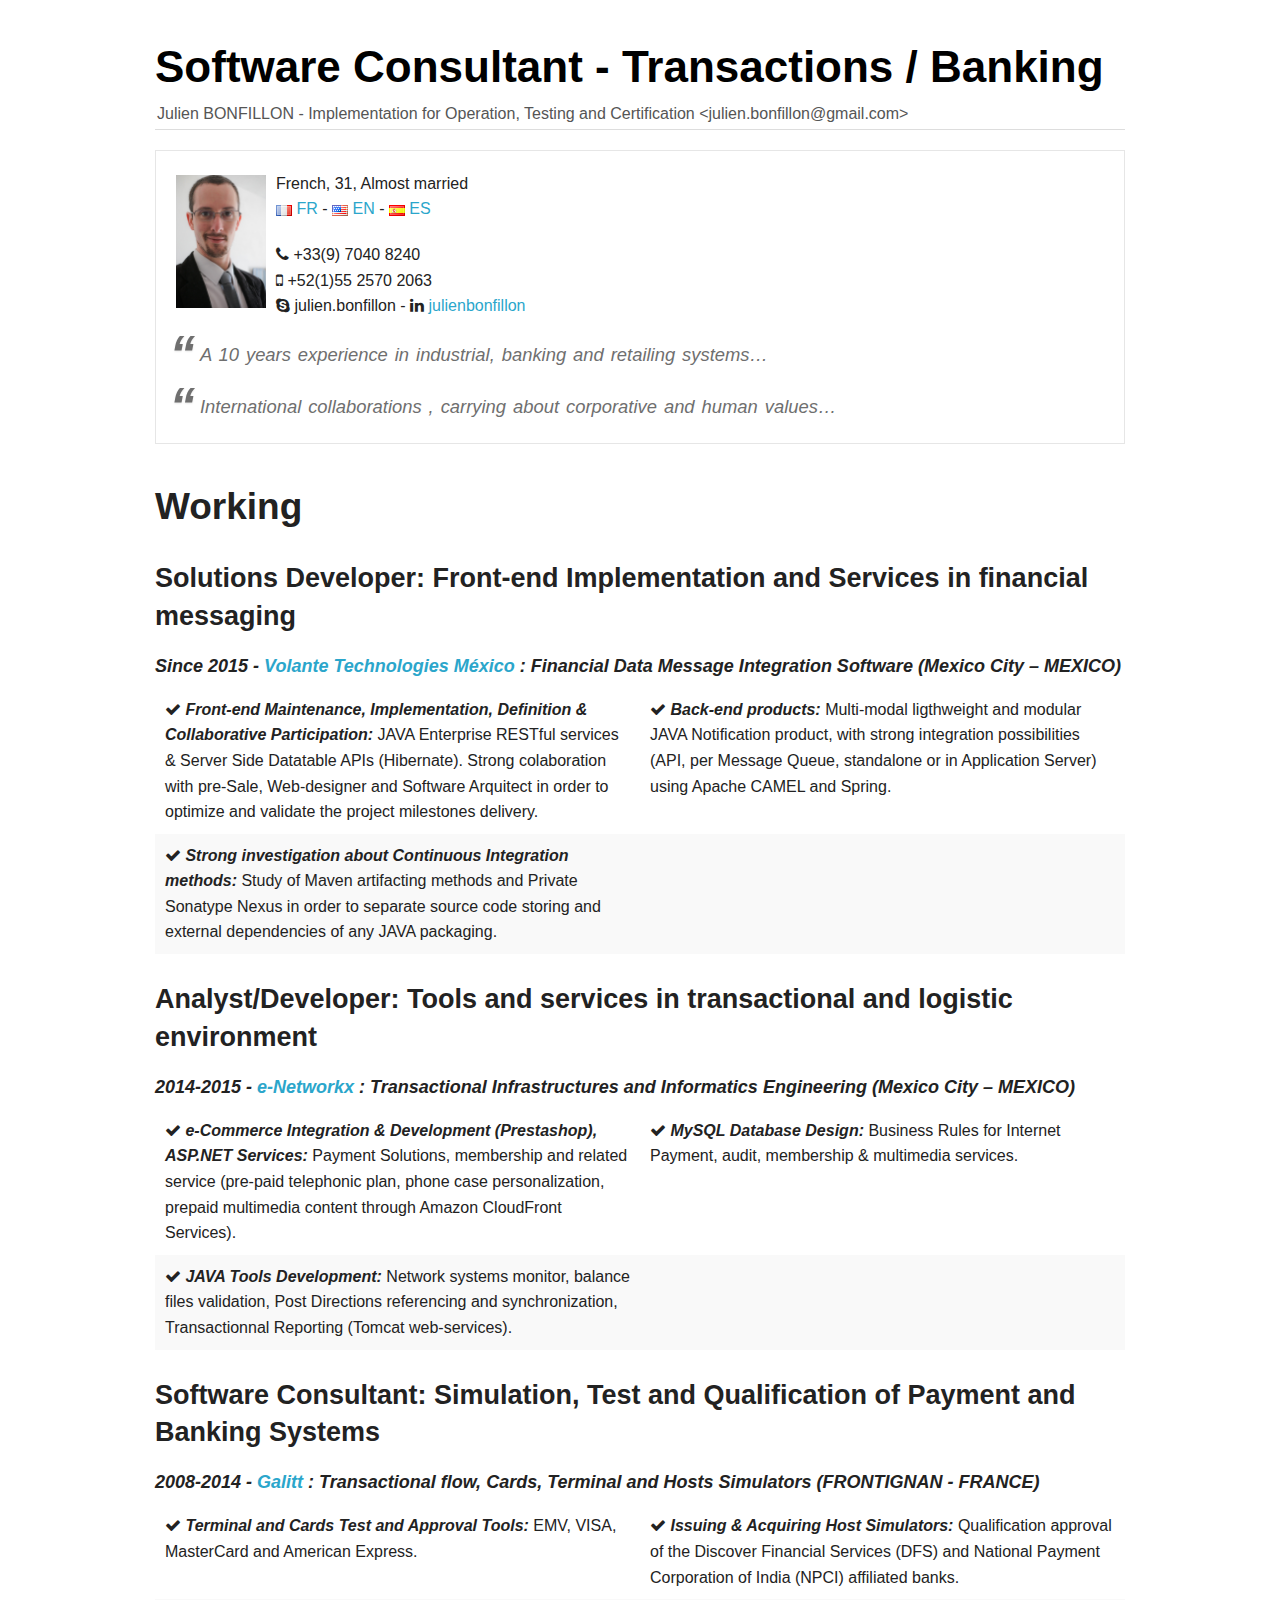
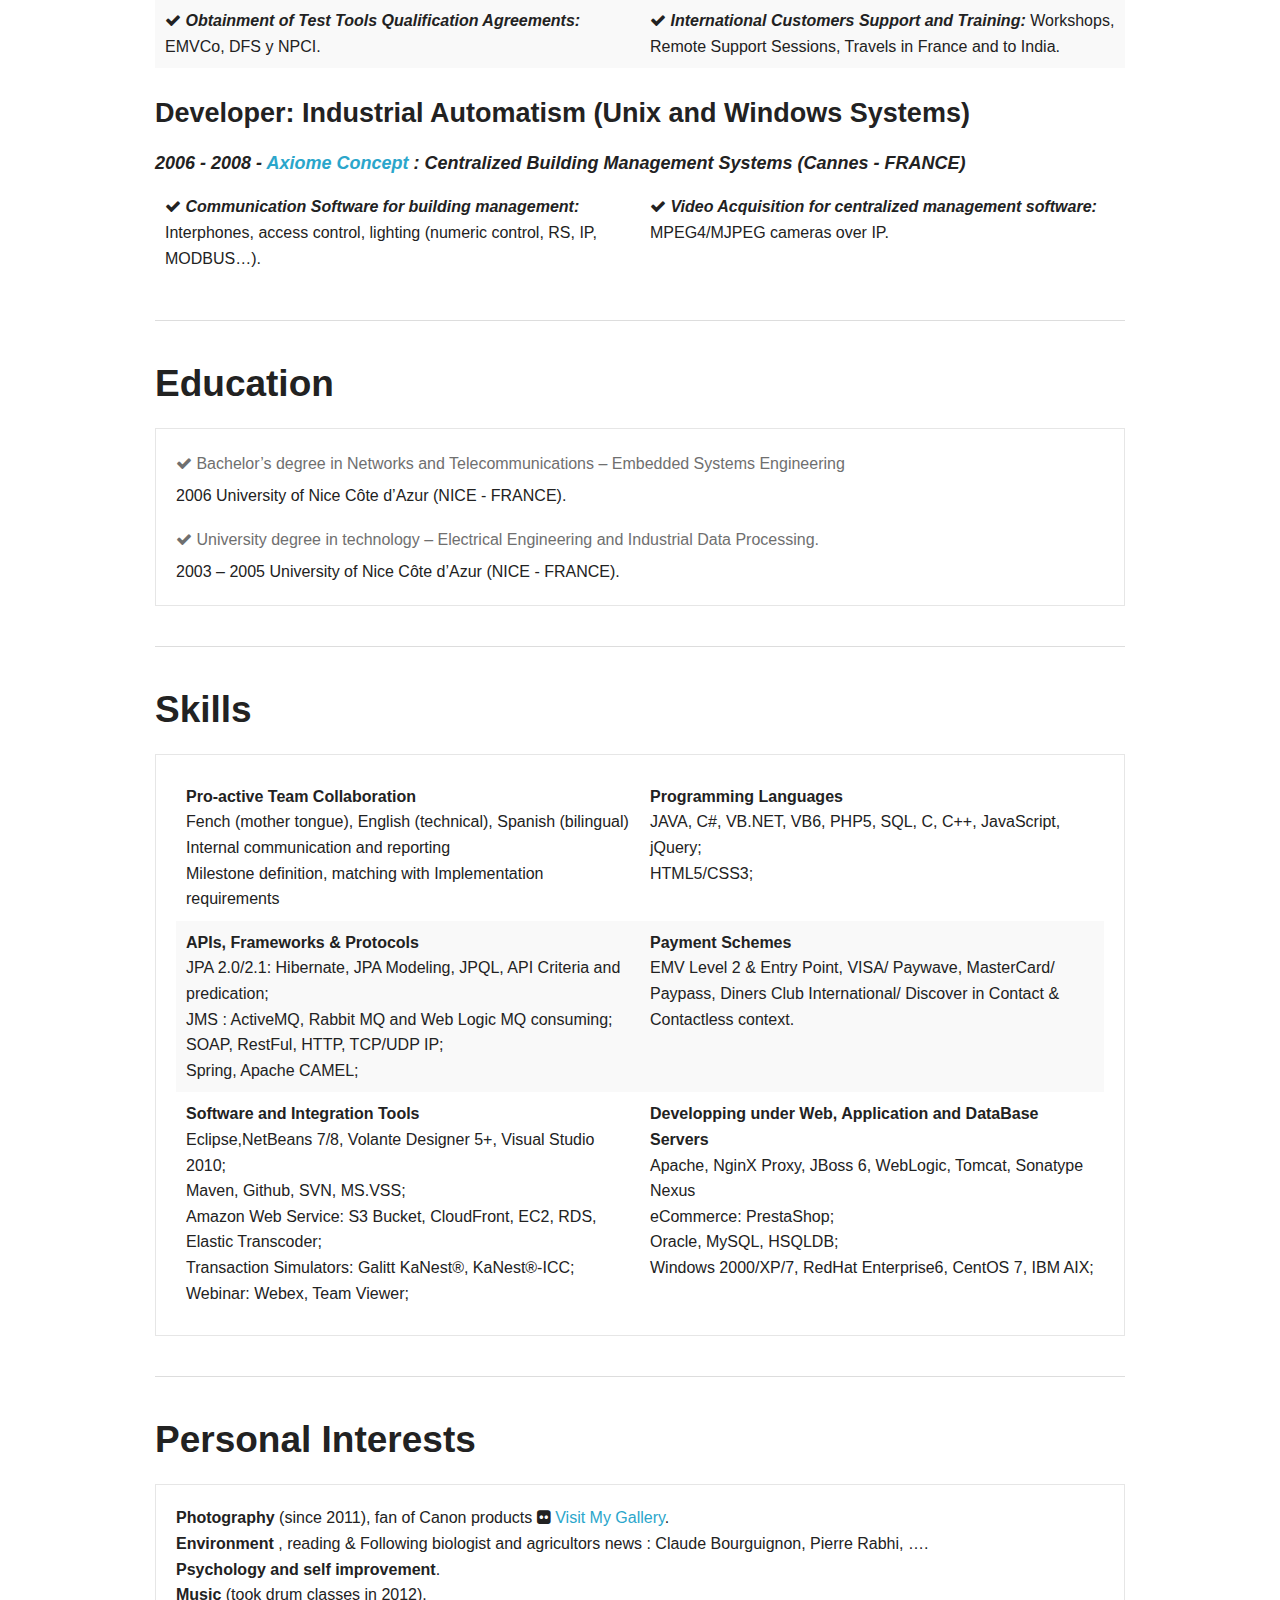
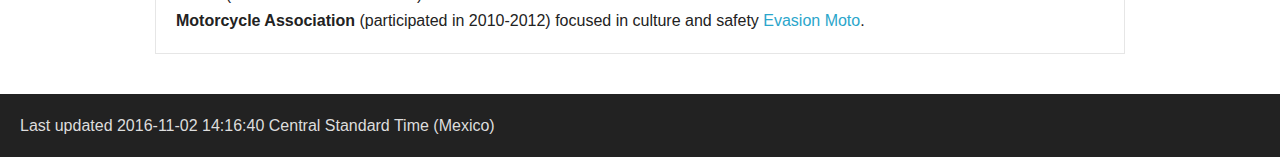
==== commit f398eae9: "cleaning up folders and fixing minor typos ..." ====
--- a/index.html
+++ b/index.html
@@ -751,7 +751,7 @@
 <td class="tableblock halign-left valign-top"><p class="tableblock"><strong><em><span class="icon"><i class="fa fa-check"></i></span> Back-end products:</em></strong> Multi-modal ligthweight and modular JAVA Notification product, with strong integration possibilities (API, per Message Queue, standalone or in Application Server) using Apache CAMEL and Spring.</p></td>
 </tr>
 <tr>
-<td class="tableblock halign-left valign-top"><p class="tableblock"><strong><em><span class="icon"><i class="fa fa-check"></i></span> Strong investigation about Continued Integration methods:</em></strong> Study of Maven artifacting methods and Private Sonatype Nexus in order to separate source code storing and external dependencies of any JAVA packaging.</p></td>
+<td class="tableblock halign-left valign-top"><p class="tableblock"><strong><em><span class="icon"><i class="fa fa-check"></i></span> Strong investigation about Continuous Integration methods:</em></strong> Study of Maven artifacting methods and Private Sonatype Nexus in order to separate source code storing and external dependencies of any JAVA packaging.</p></td>
 <td class="tableblock halign-left valign-top"></td>
 </tr>
 </tbody>
@@ -906,7 +906,7 @@
 </div>
 <div id="footer">
 <div id="footer-text">
-Last updated 2016-10-31 12:33:11 Central Standard Time (Mexico)
+Last updated 2016-11-02 14:16:40 Central Standard Time (Mexico)
 </div>
 </div>
 </body>
